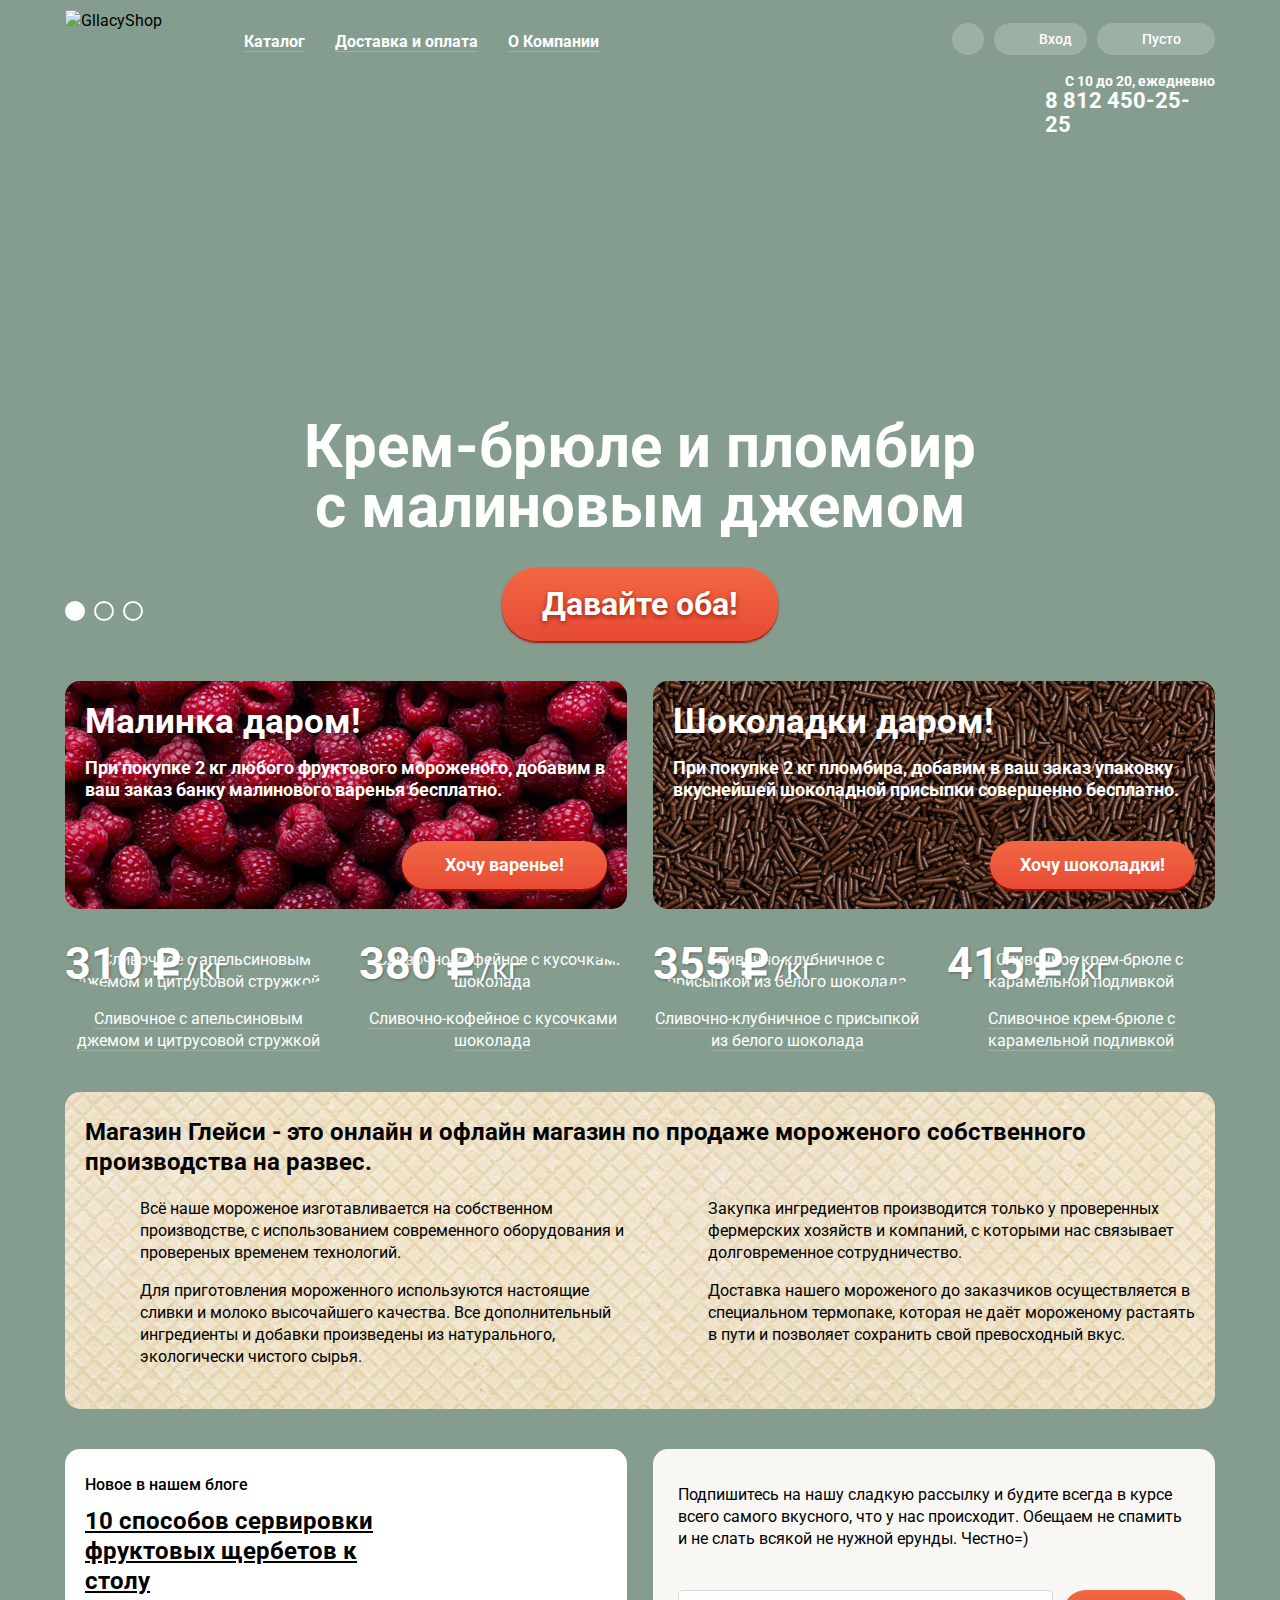
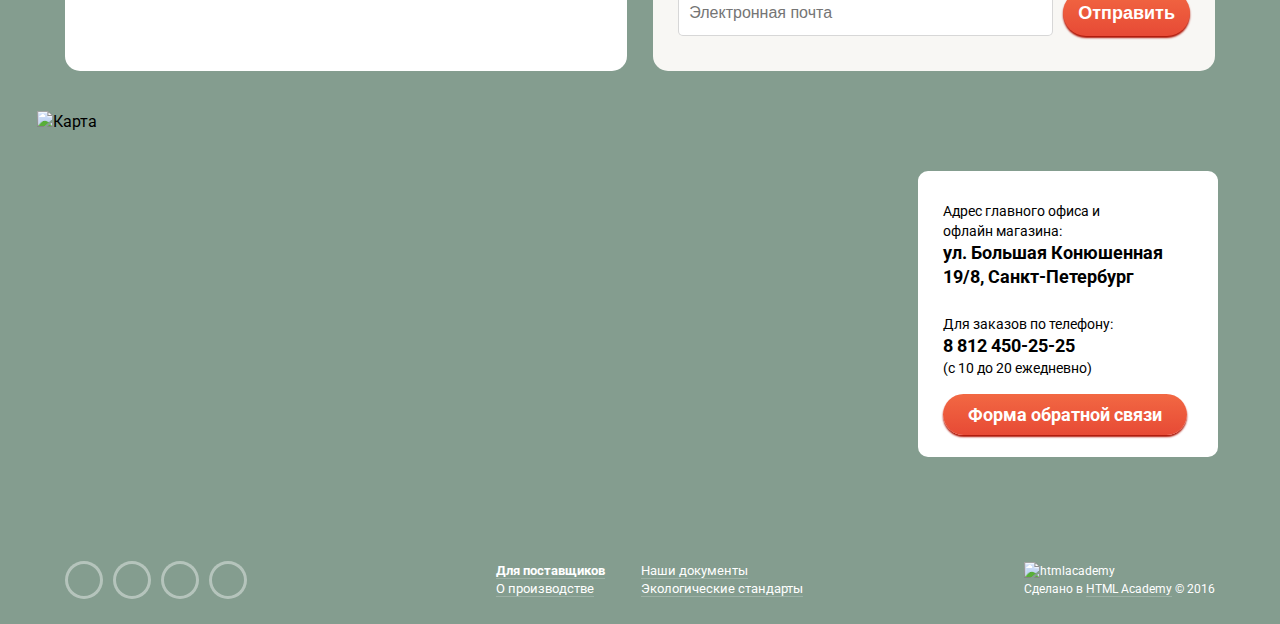
==== index.html @ e91a1010 "Доделал js" ====
<!DOCTYPE html>
<html lang="ru">
  <head>
    <meta charset="utf-8">
    <title>HTML Academy: Глейси</title>
    <link href="https://fonts.googleapis.com/css?family=Roboto:400,500,700&amp;subset=cyrillic" rel="stylesheet">
    <link rel="stylesheet" href="css/normalize.css">
    <link rel="stylesheet" href="css/style.css">
  </head>

  <body class="body-ice1">
    <header class="main-header">
      <div class="container flex-header">
        <nav class="main-navigation">
          <ul class="navigation">
            <li>
              <div class="logo">
                <img src="img/index-logo.png" width="154" height="64" alt="GllacyShop">
              </div>
            </li>
            <li class="sub">
              <a href="#">Каталог</a>
              <ul class="main-navigation-sub">
                <li><a class="new" href="#">Новинки</a></li>
                <li><a href="catalog.html">Сливочное</a></li>
                <li><a href="#">Щербеты</a></li>
                <li><a href="#">Фруктовый лёд</a></li>
                <li><a href="#">Мелорин</a></li>
              </ul>
            </li>
            <li><a href="#">Доставка и оплата</a></li>
            <li><a href="#">О Компании</a></li>
          </ul>
        </nav>

        <div class="user-info">
          <div class="user-block">
            <div class="search">
              <a href="#">Поиск</a>
              <div class="search-popup">
                <input type="text" name="search" placeholder="Что ищем?">
              </div>
            </div>

            <div class="login">
              <a href="#">Вход</a>
              <div class="login-popup">
                <form action="https://echo.htmlacademy.ru" method="post">
                  <input type="text" name="email" placeholder="Электронная почта">
                  <input type="password" name="password" placeholder="Пароль">
                  <button class="btn" type="submit">Войти</button>
                  <div class="login-href">
                    <a href="#">Забыли пароль?</a>
                    <a href="#">Новая регистрация</a>
                  </div>
                </form>
              </div>
            </div>

            <div class="basket">
              <a href="#">Пусто</a>
            </div>
          </div>

          <div class="meta">
            <span class="meta-time">С 10 до 20, ежедневно</span>
            <span class="meta-number">8 812 450-25-25</span>
          </div>
        </div>
      </div>
    </header>

    <main class="container">
      <section class="slider">
        <div class="slide slide-1 slide-show">
          <p class="slide-title">Крем-брюле и пломбир с малиновым джемом</p>
          <a class="btn" href="#">Давайте оба!</a>
        </div>

        <div class="slide slide-2">
          <p class="slide-title">Шоколадный пломбир и лимонный сорбет</p>
          <a class="btn" href="#">Давайте оба!</a>
        </div>

        <div class="slide slide-3">
          <p class="slide-title">Пломбир с помадкой и клубничный щербет</p>
          <a class="btn" href="#">Давайте оба!</a>
        </div>

        <div class="slider-control">
          <button class="active" id="slide-1" type="button">1</button>
          <button id="slide-2" type="button">2</button>
          <button id="slide-3" type="button">3</button>
        </div>
      </section>

      <section class="index-banner">
        <article class="banner banner-raspberry">
          <h2 class="banner-title">Малинка даром!</h2>
          <p>При покупке 2 кг любого фруктового мороженого, добавим в ваш заказ банку малинового варенья бесплатно.</p>
          <a class="btn" href="#">Хочу варенье!</a>
        </article>

        <article class="banner banner-chocolate">
          <h2 class="banner-title">Шоколадки даром!</h2>
          <p>При покупке 2 кг пломбира, добавим в ваш заказ упаковку вкуснейшей шоколадной присыпки совершенно бесплатно.</p>
          <a class="btn" href="#">Хочу шоколадки!</a>
        </article>
      </section>

      <section class="index-items">
        <article class="item">
          <div class="item-content hit">
            <div class="item-content-img">
              <img src="img/item-1.jpg" width="267" height="267" alt="Сливочное с апельсиновым джемом и цитрусовой стружкой">
              <p class="item-content-price">
                <span>310</span>
                <img src="img/Р.svg" width="27" height="36" alt="рубль">/кг
              </p>
            </div>
            <a href="#">Сливочное с апельсиновым джемом и цитрусовой стружкой</a>
          </div>

          <div class="item-hover">
            <a class="btn" href="#">Быстрый просмотр</a>
          </div>
        </article>

        <article class="item">
          <div class="item-content hit">
            <div class="item-content-img">
              <img src="img/item-2.jpg" width="267" height="267" alt="Сливочно-кофейное с кусочками шоколада">
              <p class="item-content-price">
                <span>380</span>
                <img src="img/Р.svg" width="27" height="36" alt="рубль">/кг
              </p>
            </div>
            <a href="#">Сливочно-кофейное с кусочками шоколада</a>
          </div>

          <div class="item-hover">
            <a class="btn" href="#">Быстрый просмотр</a>
          </div>
        </article>

        <article class="item">
          <div class="item-content hit">
            <div class="item-content-img">
              <img src="img/item-3.jpg" width="267" height="267" alt="Сливочно-клубничное с присыпкой из белого шоколада">
              <p class="item-content-price">
                <span>355</span>
                <img src="img/Р.svg" width="27" height="36" alt="рубль">/кг
              </p>
            </div>
            <a href="#">Сливочно-клубничное с присыпкой из белого шоколада</a>
          </div>

          <div class="item-hover">
            <a class="btn" href="#">Быстрый просмотр</a>
          </div>
        </article>

        <article class="item">
          <div class="item-content hit">
            <div class="item-content-img">
              <img src="img/item-4.jpg" width="267" height="267" alt="Сливочное крем-брюле с карамельной подливкой">
              <p class="item-content-price">
                <span>415</span>
                <img src="img/Р.svg" width="27" height="36" alt="рубль">/кг
              </p>
            </div>
            <a href="#">Сливочное крем-брюле с карамельной подливкой</a>
          </div>

          <div class="item-hover">
            <a class="btn" href="#">Быстрый просмотр</a>
          </div>
        </article>
      </section>

      <article class="index-about">
        <p class="index-about-title"><b>Магазин Глейси - это онлайн и офлайн магазин по продаже мороженого собственного производства на развес.</b></p>
        <div class="index-about-left">
          <p class="ice">Всё наше мороженое изготавливается на собственном производстве, с использованием современного оборудования и провереных временем технологий.</p>
          <p class="sheet">Для приготовления мороженного используются настоящие сливки и молоко высочайшего качества. Все дополнительный ингредиенты и добавки произведены из натурального, экологически чистого сырья.</p>
        </div>

        <div class="index-about-right">
          <p class="row">Закупка ингредиентов производится только у проверенных фермерских хозяйств и компаний, с которыми нас связывает долговременное сотрудничество.</p>
          <p class="thermometer">Доставка нашего мороженого до заказчиков осуществляется в специальном термопаке, которая не даёт мороженому растаять в пути и позволяет сохранить свой превосходный вкус.</p>
        </div>
      </article>

      <section class="index-posts">
        <article class="index-post-news">
          <p>Новое в нашем блоге</p>
          <a href="#">10 способов сервировки фруктовых щербетов к столу</a>
        </article>

        <article class="index-post-newsletter">
          <div class="border">
            <p>Подпишитесь на нашу сладкую рассылку и будите всегда в курсе всего самого вкусного, что у нас происходит. Обещаем не спамить и не слать всякой не нужной ерунды. Честно=)</p>
            <form action="https://echo.htmlacademy.ru" method="post">
              <input type="text" name="email" placeholder="Электронная почта">
              <button class="btn" type="submit">Отправить</button>
            </form>
          </div>
        </article>
      </section>

      <div class="index-map">
        <div class="index-map-img">
          <img src="img/map.jpg" width="1205" height="430" alt="Карта">
        </div>
        <div id="yandex-map"></div>

        <section class="index-map-info">
          <p>
            Адрес главного офиса и<br>
            офлайн магазина:<br>
            <b>ул. Большая Конюшенная<br>
              19/8, Санкт-Петербург</b>
          </p>
          <p>
            Для заказов по телефону:<br>
            <b>8 812 450-25-25</b><br>
            (с 10 до 20 ежедневно)
          </p>
          <a class="btn" href="#">Форма обратной связи</a>
        </section>
      </div>
    </main>

    <footer class="main-footer">
      <div class="container flex-footer">
        <section class="footer-social">
          <a class="btn-social btn-social-tw" href="#">Твиттер</a>
          <a class="btn-social btn-social-inst" href="#">Инстаграм</a>
          <a class="btn-social btn-social-fb" href="#">Фейсбук</a>
          <a class="btn-social btn-social-vk" href="#">Вконтакте</a>
        </section>

        <section class="footer-info">
          <a href="#"><span class="heart">Для поставщиков</span></a>
          <a href="#"><span>Наши документы</span></a>
          <a href="#"><span>О производстве</span></a>
          <a href="#"><span>Экологические стандарты</span></a>
        </section>

        <section class="footer-copyright">
          <img src="img/footer-logo.png" width="108" height="38" alt="htmlacademy">
          <p>Сделано в <a href="#">HTML Academy</a> &copy; 2016</p>
        </section>
      </div>
    </footer>

    <div class="modal-content">
      <button class="modal-content-close" type="button" title="Закрыть">Закрыть</button>
      <h2 class="modal-content-title">Мы обязательно вам ответим!</h2>

      <form class="login-form" action="https://echo.htmlacademy.ru" method="post">
        <input type="text" name="name" placeholder="Как вас зовут?">
        <input type="text" name="email" placeholder="Ваша почта для ответа?">
        <textarea name="comment" cols="30" rows="10" placeholder="Напишите что-нибудь..."></textarea>
        <button class="btn" type="submit">Отправить</button>
      </form>
    </div>

    <div class="modal-overlay"></div>


    <script src="js/script.js"></script>

    <script type="text/javascript" charset="utf-8" async src="https://api-maps.yandex.ru/services/constructor/1.0/js/?sid=zD03IFQ2pD0CM1pSjXfpZn5_1cA9m8jw&amp;max-width=1200&amp;height=430&amp;id=yandex-map&amp;lang=ru_RU&amp;sourceType=constructor&amp;scroll=true"></script>
  </body>
</html>
---- css/style.css ----
body {
  min-width: 900px;
  font-weight: 400;
  font-size: 16px;
  line-height: 22px;
  font-family: "Roboto", "Arial", sans-serif;
  color: #000000;
  background-color: #849d8f;
  transition: background-iamge 0.5s ease, backgroung-color 0.5s ease;
}

.body-ice1 {
  background: #849d8f url("../img/ice-1.png") no-repeat center top;
}

.body-ice1::before,
.body-ice1::after {
  content: '';
  visibility: hidden;
}

.body-ice1::before {
  background-image: url("../img/ice-2.png");
}

.body-ice1::after {
  background-image: url("../img/ice-3.png");
}

.body-ice2 {
  background: #8996a6 url("../img/ice-2.png") no-repeat center top;
}

.body-ice3 {
  background: #9d8b84 url("../img/ice-3.png") no-repeat center top;
}

.container {
  max-width: 1150px;
  margin: 0 auto;
  padding: 0 2.3%;
}

.btn {
  color: #ffffff;
  background-image: linear-gradient(to bottom, #f26843 0%, #e74a35 100%);
  text-decoration: none;
  box-shadow: 0 2px 2px #ac1000;
}

.btn:hover {
  background-image: linear-gradient(to bottom, #f58669 0%, #ec6f5e 100%);
}

.btn:active {
  background-image: linear-gradient(to bottom, #d84732 0%, #e1613e 100%);
  box-shadow: inset 0 2px 2px #ac1000;
}

/*header*/
.flex-header {
  display: flex;
  justify-content: space-between;
  flex-wrap: wrap;
  margin-top: 10px;
}

.main-navigation {
  flex-basis: 550px;
}

.navigation {
  display: flex;
  align-items: center;
  margin: 0;
  padding: 0;
  list-style: none;
}

.navigation > li:first-child {
  margin-right: 10px;
  padding: 0;
}

.sub {
  position: relative;
  padding: 10px 0;
}

.main-navigation-sub {
  position: absolute;
  top: 40px;
  left: -5px;
  z-index: 3;
  display: none;
  width: 145px;
  margin: 0;
  padding: 0;
  list-style: none;
  background-color: #f7f6f3;
  border-radius: 5px;
  box-shadow: 0 20px 20px rgba(0, 0, 0, 0.4);
}

.sub:hover .main-navigation-sub {
  display: block;
}

.logo {
  width: 154px;
  height: 64px;
}

.navigation li > a {
  margin: 5px 15px;
  font-weight: 700;
  font-size: 16px;
  line-height: 18px;
  color: #ffffff;
  text-decoration: none;
  border-bottom: 1px solid rgba(255, 255, 255, 0.2);
}

.navigation .active-menu {
  margin: 0;
  padding: 5px 15px;
  background-color: #d07058;
  border: none;
  border-radius: 20px;
}

.navigation li > a:hover {
  margin: 0;
  padding: 5px 15px;
  color: #000000;
  background-color: #f7f6f3;
  border-radius: 20px;
}

.navigation li > a:active {
  box-shadow: inset 0 2px 1px #696969;
}

.main-navigation-sub li > a {
  display: block;
  margin: 0;
  padding: 10px 20px;
  font-weight: 400;
  font-size: 14px;
  line-height: 16px;
  color: #000000;
  border: none;
}

.main-navigation-sub .new {
  position: relative;
  font-weight: 700;
}

.main-navigation-sub .new::after {
  content: '';
  position: absolute;
  right: 10px;
  bottom: 0;
  left: 10px;
  height: 1px;
  background-color: rgba(0, 0, 0, 0.2);
}

.main-navigation-sub .new:hover {
  border-radius: 5px 5px 0 0;
}

.main-navigation-sub li > a:hover {
  padding: 10px 20px;
  background-color: #fbded8;
  border-radius: 0;
}

.main-navigation-sub li:last-child a:hover {
  border-radius: 0 0 5px 5px;
}

.main-navigation-sub li > a:active {
  background-color: #f6b5a5;
  box-shadow: none;
}

.main-navigation-sub .active {
  background-color: #d07058;
}

.user-block {
  display: flex;
  justify-content: flex-end;
  align-items: center;
  margin-left: auto;
  font-size: 14px;
  line-height: 16px;
}

.search {
  position: relative;
  margin-right: 10px;
  padding: 13px 0;
}

.search a {
  display: block;
  width: 32px;
  height: 32px;
  font-size: 0;
  background: rgba(255, 255, 255, 0.2) url("../img/spritesheet.png") no-repeat 3px -268px;
  border-radius: 50%;
}

.search a:hover {
  background: #ffffff url("../img/spritesheet.png") no-repeat 3px -294px;
}

.search-popup {
  position: absolute;
  top: 50px;
  right: 0;
  display: none;
  width: 340px;
  padding: 20px 15px;
  background-color: #f8f7f4;
  border-radius: 5px;
  box-shadow: 0 20px 20px rgba(0, 0, 0, 0.4);
  box-sizing: border-box;
}

.search-popup input {
  width: 100%;
  padding: 10px 15px;
  font-size: 14px;
  line-height: 24px;
  color: #323232;
  border: 1px solid rgba(178, 178, 178, 0.52);
  border-radius: 5px;
  box-sizing: border-box;
}

.search-popup input:hover {
  padding: 9px 14px;
  border: 2px solid rgba(154, 154, 154, 0.52);
}

.search-popup input:focus {
  padding: 9px 14px;
  border: 2px solid rgba(46, 136, 228, 0.52);
}

.search:hover .search-popup {
  display: block;
}

.login {
  position: relative;
  margin-right: 10px;
  padding: 13px 0;
}

.login > a {
  display: block;
  padding: 8px 15px;
  padding-left: 45px;
  font-weight: 500;
  color: #ffffff;
  background: rgba(255, 255, 255, 0.2) url("../img/spritesheet.png") no-repeat 10px -212px;
  border-radius: 20px;
  text-decoration: none;
}

.login > a:hover {
  color: #000000;
  background: #ffffff url("../img/spritesheet.png") no-repeat 10px -240px;
}

.login-popup {
  position: absolute;
  top: 50px;
  right: 0;
  z-index: 3;
  display: none;
  width: 280px;
  padding: 20px;
  background-color: #f8f7f4;
  border-radius: 5px;
  box-shadow: 0 20px 20px rgba(0, 0, 0, 0.4);
  box-sizing: border-box;
}

.login-popup input {
  width: 100%;
  margin-bottom: 20px;
  padding: 10px 15px;
  font-size: 14px;
  line-height: 24px;
  color: #323232;
  border: 1px solid rgba(178, 178, 178, 0.52);
  border-radius: 5px;
  box-sizing: border-box;
}

.login-popup input:hover {
  padding: 9px 14px;
  border: 2px solid rgba(154, 154, 154, 0.52);
}

.login-popup input:focus {
  padding: 9px 14px;
  border: 2px solid rgba(46, 136, 228, 0.52);
}

.login-href {
  display: inline-block;
  padding-top: 2px;
  vertical-align: top;
}

.login-href a {
  display: block;
  margin: 0;
  margin-bottom: 5px;
  padding: 0;
  font-size: 13px;
  line-height: 16px;
  color: #323232;
  text-decoration: underline;
}

.login-href a:hover {
  color: #e84d37;
  background: none;
}

.login-popup button {
  margin-right: 12px;
  padding: 10px 25px;
  font-weight: 700;
  font-size: 18px;
  line-height: 24px;
  border: none;
  border-radius: 20px;
}

.login:hover .login-popup {
  display: block;
}

.basket {
  position: relative;
  width: 118px;
  padding: 13px 0;
  text-align: left;
}

.basket > a {
  display: block;
  padding: 8px 15px 8px 45px;
  font-weight: 500;
  color: #ffffff;
  background: rgba(255, 255, 255, 0.2) url("../img/spritesheet.png") no-repeat 10px -45px;
  border-radius: 20px;
  text-decoration: none;
}

.basket > a:hover,
.basket .inner-basket {
  color: #000000;
  background: #ffffff url("../img/spritesheet.png") no-repeat 10px -74px;
}

.basket-popup {
  position: absolute;
  top: 50px;
  right: 0;
  z-index: 3;
  display: none;
  width: 540px;
  padding: 20px;
  background-color: #f8f7f4;
  border-radius: 5px;
  box-shadow: 0 20px 20px rgba(0, 0, 0, 0.4);
  box-sizing: border-box;
}

.basket:hover .basket-popup {
  display: block;
}

.basket-item {
  position: relative;
  display: flex;
  justify-content: space-between;
  align-items: center;
  margin-bottom: 20px;
  font-size: 13px;
  line-height: 16px;
}

.delete {
  position: absolute;
  top: 15px;
  width: 12px;
  height: 12px;
  font-size: 0;
  border: none;
  cursor: pointer;
}

.delete::before,
.delete::after {
  content: "";
  position: absolute;
  width: 15px;
  height: 1px;
  background-color: #323232;
}

.delete::before {
  transform: rotate(45deg);
}

.delete::after {
  transform: rotate(-45deg);
}

.basket-item-title {
  display: flex;
  flex-basis: 265px;
  align-items: center;
  margin-left: 27px;
}

.basket-item-title img {
  margin-right: 15px;
  border-radius: 50%;
}

.basket-item-count span {
  color: #999999;
}

.basket-total {
  position: relative;
  margin-bottom: 15px;
  padding-top: 15px;
  font-weight: 700;
  font-size: 15px;
  line-height: 18px;
  text-align: right;
}

.basket-total::before {
  content: '';
  position: absolute;
  right: 0px;
  top: 0;
  left: 0px;
  height: 1px;
  background-color: #cacac7;
}

.basket-popup .btn {
  display: block;
  width: 142px;
  margin-left: auto;
  padding: 10px 15px;
  font-weight: 700;
  font-size: 18px;
  line-height: 24px;
  border-radius: 20px;
}

.meta {
  display: flex;
  flex-direction: column;
  align-items: flex-end;
  width: 170px;
  margin-top: 5px;
  margin-left: auto;
  color: #ffffff;
}

.meta-time {
  font-weight: 700;
  font-size: 14px;
  line-height: 16px;
}

.meta-number {
  font-weight: 700;
  font-size: 22px;
  line-height: 24px;
}

/*index*/
.slider {
  position: relative;
  margin-top: 280px;
  margin-bottom: 40px;
}

.slide {
  width: 700px;
  margin: 0 auto;
  text-align: center;
}

.slide-title {
  margin: 0;
  margin-bottom: 30px;
  font-weight: 700;
  font-size: 60px;
  line-height: 60px;
  color: #ffffff;
}

.slide .btn {
  display: inline-block;
  padding: 15px 40px;
  font-weight: 700;
  font-size: 32px;
  line-height: 44px;
  vertical-align: top;
  border-radius: 35px;
  text-shadow: 0 2px 5px #a0200b;
}

.slide {
  display: none;
}

.slide-show {
  display: block;
}

.slider-control {
  position: absolute;
  left: 0;
  bottom: 20px;
}

.slider button {
  bottom: 30px;
  width: 20px;
  height: 20px;
  margin-right: 5px;
  font-size: 0;
  background-color: transparent;
  border: 2px solid #ffffff;
  border-radius: 50%;
  cursor: pointer;
}

.slider button:hover {
  background-color: rgba(255, 255, 255, 0.4);
}

.slider button:active {
  background-color: #ffffff;
}

.slider .active {
  background-color: #ffffff;
}

.index-banner {
  display: flex;
  justify-content: space-between;
  margin-bottom: 40px;
}

.banner {
  flex-basis: calc(46.6% * (100 / (100 - 2 * 2.3)));
  padding: 20px;
  font-weight: 700;
  font-size: 18px;
  line-height: 22px;
  color: #ffffff;
  border-radius: 15px;
  box-sizing: border-box;
}

.banner-title {
  margin: 0;
  margin-bottom: 15px;
  font-size: 35px;
  line-height: 41px;
}

.banner p {
  margin: 0;
  margin-bottom: 40px;
}

.banner .btn {
  display: block;
  width: 165px;
  margin-left: auto;
  padding: 12px 20px;
  font-size: 18px;
  line-height: 24px;
  text-align: center;
  border-radius: 25px;
}

.banner-raspberry {
  background: #ad2f4d url("../img/raspberry-bg.jpg") center;
}

.banner-chocolate {
  background: #ad2f4d url("../img/chocolate-bg.jpg") center;
}

.index-items {
  display: flex;
  justify-content: space-between;
}

.item {
  position: relative;
  flex-basis: calc(22.2% * (100 / (100 - 2 * 2.3)));
  margin-bottom: 40px;
  box-sizing: border-box;
}

.item-content {
  position: relative;
  font-weight: 400;
  font-size: 16px;
  line-height: 22px;
  text-align: center;
  color: #ffffff;
}

.hit::before {
  content: '';
  position: absolute;
  top: 0;
  left: 0;
  z-index: 3;
  width: 61px;
  height: 61px;
  background: url("../img/spritesheet-2.png") no-repeat -5px -64px;
}

.item-content-img {
  position: relative;
  margin-bottom: 15px;
}

.item-content-img img {
  width: 100%;
  height: auto;
  border-radius: 50%;
}

.item-content-price {
  position: absolute;
  left: 0;
  bottom: 5%;
  margin: 0;
  font-size: 30px;
  line-height: 45px;
  text-shadow: 1px 1px 3px rgba(49, 50, 53, 0.5);
}

.item-content-price span {
  font-weight: 700;
  font-size: 45px;
  line-height: 45px;
}

.item-content-price img {
  width: 36px;
  height: 36px;
  position: relative;
  top: 4px;
}

.item-content a {
  color: #ffffff;
  text-decoration: none;
  border-bottom: 1px solid rgba(255, 255, 255, 0.2);
}

.item:hover a {
  border: none;
}

.item-hover {
  position: absolute;
  top: -10px;
  bottom: -75px;
  left: -10px;
  right: -10px;
  z-index: 2;
  display: none;
  padding: 10px;
  flex-basis: calc(24.4% * (100 / (100 - 2 * 2.3)));
  background-color: rgba(255, 255, 255, 0.2);
  text-align: center;
  border-radius: 10px;
  box-sizing: border-box;
}

.item-hover .btn {
  position: relative;
  top: 92%;
  display: inline-block;
  margin: 0;
  padding: 10px 15px;
  font-weight: 700;
  font-size: 18px;
  line-height: 24px;
  vertical-align: top;
  border-radius: 25px;
}

.item:hover .item-hover {
  display: block;
}

.index-about {
  display: flex;
  flex-wrap: wrap;
  justify-content: space-between;
  margin-bottom: 40px;
  padding: 25px 20px;
  font-size: 16px;
  line-height: 22px;
  background: #eaddbf url("../img/bg-wafer.jpg");
  border-radius: 15px;
}

.index-about-title {
  flex-grow: 1;
  margin: 0;
  margin-bottom: 5px;
  font-weight: 500;
  font-size: 24px;
  line-height: 30px;
}

.index-about-left,
.index-about-right {
  flex-basis: calc(46.6% * (100 / (100 - 2 * 2.3)));
  padding-left: 55px;
  box-sizing: border-box;
}

.index-about-left p,
.index-about-right p {
  position: relative;
}

.index-about-left .ice::before {
  content: '';
  position: absolute;
  top: -15px;
  left: -55px;
  width: 50px;
  height: 50px;
  background: url("../img/spritesheet-2.png") no-repeat -5px -135px;
}

.index-about-left .sheet::before {
  content: '';
  position: absolute;
  top: -15px;
  left: -55px;
  width: 50px;
  height: 50px;
  background: url("../img/spritesheet-2.png") no-repeat -5px -194px;
}

.index-about-right .row::before {
  content: '';
  position: absolute;
  top: -15px;
  left: -55px;
  width: 50px;
  height: 50px;
  background: url("../img/spritesheet-2.png") no-repeat -5px -5px;
}

.index-about-right .thermometer::before {
  content: '';
  position: absolute;
  top: -15px;
  left: -55px;
  width: 50px;
  height: 50px;
  background: url("../img/spritesheet-2.png") no-repeat -5px -253px;
}

.index-posts {
  display: flex;
  justify-content: space-between;
  margin-bottom: 40px;
}

.index-post-news {
  flex-basis: calc(46.6% * (100 / (100 - 2 * 2.3)));
  padding: 25px 20px;
  background: #ffffff url("../img/strawberry-bg.jpg") no-repeat 45px -220px;
  border-radius: 15px;
  box-sizing: border-box;
}

.index-post-news p {
  margin: 0;
  margin-bottom: 10px;
  font-weight: 500;
  font-size: 16px;
  line-height: 22px;
}

.index-post-news a {
  display: inline-block;
  width: 300px;
  font-weight: 700;
  font-size: 24px;
  line-height: 30px;
  color: #000000;
}

.index-post-news a:hover {
  color: #e84d37;
}

.index-post-newsletter {
  flex-basis: calc(46.6% * (100 / (100 - 2 * 2.3)));
  padding: 5px;
  background: #f8f7f4 url("../img/letter-pattern.png");
  border-radius: 15px;
  box-sizing: border-box;
}

.index-post-newsletter .border {
  padding: 30px 20px;
  background-color: #f8f7f4;
  border-radius: 15px;
}

.index-post-newsletter p {
  margin: 0;
  margin-bottom: 40px;
}

.index-post-newsletter form {
  display: flex;
}

.index-post-newsletter input {
  flex-grow: 1;
  margin-right: 10px;
  padding: 10px;
  font-size: 16px;
  line-height: 24px;
  color: #323232;
  border-radius: 5px;
  border: 1px solid rgba(178, 178, 178, 0.52);
}

.index-post-newsletter input:hover {
  padding: 9px;
  border: 2px solid rgba(154, 154, 154, 0.52);
}

.index-post-newsletter input:focus {
  padding: 9px;
  border: 2px solid rgba(46, 136, 228, 0.52);
}

.index-post-newsletter .btn {
  padding: 10px 15px;
  font-weight: 700;
  font-size: 18px;
  line-height: 24px;
  border-radius: 25px;
  border: none;
  cursor: pointer;
}

.index-map {
  position: relative;
  height: 430px;
  margin: 0 calc(-2.3% * (100 / (100 - 2 * 2.3)));
  box-sizing: border-box;
  overflow: hidden;
}

.index-map-img {
  position: absolute;
  z-index: -1;
}

.index-map-info {
  position: absolute;
  right: 25px;
  top: 60px;
  width: 250px;
  padding: 30px 25px;
  font-size: 14px;
  line-height: 20px;
  background-color: #ffffff;
  border-radius: 10px;
}

.index-map-info p {
  margin: 0;
  margin-bottom: 25px;
}

.index-map-info b {
  font-size: 18px;
  line-height: 24px;
}

.index-map-info .btn {
  padding: 10px 25px;
  font-weight: 700;
  font-size: 18px;
  line-height: 24px;
  border-radius: 25px;
}

/*catalog*/
.breadcrumbs {
  display: flex;
  margin: 0;
  margin-top: -20px;
  padding: 0;
  font-size: 14px;
  line-height: 16px;
  color: #ffffff;
  list-style: none;
}

.breadcrumbs li {
  margin-right: 10px;
}

.breadcrumbs a {
  margin-right: 10px;
  color: #ffffff;
  text-decoration: none;
  border-bottom: 1px solid rgba(255, 255, 255, 0.2);
}

.breadcrumbs a:hover {
  color: #ffbc9e;
  border-color: rgba(255, 188, 158, 0.3);
}

.inner-page h1 {
  font-weight: 700;
  font-size: 35px;
  line-height: 41px;
  color: #ffffff;
}

.settings {
  display: flex;
  flex-wrap: wrap;
  justify-content: space-between;
  align-content: space-between;
  width: 865px;
  margin-top: 25px;
  margin-bottom: 40px;
  font-weight: 500;
  font-size: 14px;
  line-height: 16px;
  color: #ffffff;
}

.sort {
  margin-bottom: 15px;
  margin-right: 15px;
}

.sort-title {
  margin-left: 15px;
  margin-bottom: 5px;
}

.sort select {
  padding: 8px;
  padding-left: 15px;
  font-size: 16px;
  line-height: 18px;
  color: #ffffff;
  background-color: rgba(255, 255, 255, 0.2);
  border: none;
  border-radius: 20px;
}

.sort select:hover {
  font-weight: 500;
  color: #000000;
  background-color: #ffffff;
}

.price {
  margin-right: 15px;
}

.price input[type="text"] {
  width: 27px;
  color: #ffffff;
  background-color: transparent;
  border: none;
}

.price-title {
  margin-left: 15px;
  margin-bottom: 5px;
}

.range-control {
  position: relative;
  width: 190px;
  height: 20px;
  padding-top: 15px;
  padding-right: 15px;
  padding-left: 15px;
  background-color: rgba(255, 255, 255, 0.2);
  border-radius: 20px;
}

.range-control .scale {
  height: 4px;
  background-color: rgba(255, 255, 255, 0.5);
}

.range-control .bar {
  width: 100px;
  height: 4px;
  margin-left: 30px;
  background-color: #ffffff;
}

.range-control .toggle {
  position: absolute;
  top: 7px;
  left: 0;
  width: 20px;
  height: 20px;
  background-color: #ffffff;
  border-radius: 50%;
  cursor: pointer;
}

.range-control .toggle-min {
  left: 45px;
}

.range-control .toggle-max {
  left: 145px;
}

.fat {
  flex-grow: 1;
  margin: 0;
  padding: 0;
  border: none;
}

.fat input[type="radio"] {
  display: none;
}

.fat-title {
  margin-left: 15px;
  margin-bottom: 5px;
}

.fat-wrapper {
  padding: 10px 15px;
  font-weight: 500;
  font-size: 16px;
  line-height: 18px;
  background-color: rgba(255, 255, 255, 0.2);
  border-radius: 20px;
}

.fat-wrapper label {
  position: relative;
  margin-right: 17px;
  padding-left: 30px;
  cursor: pointer;
}

.fat-wrapper label:last-child {
  margin-right: 0;
}

.fat-wrapper input + .checkbox-indicator {
  position: absolute;
  top: 0;
  left: 0;
  width: 18px;
  height: 18px;
  border: 1px solid #ffffff;
  border-radius: 50%;
}

.fat-wrapper input:checked + .checkbox-indicator::before {
  content: '';
  position: absolute;
  top: 50%;
  left: 50%;
  width: 12px;
  height: 12px;
  margin-left: -6px;
  margin-top: -6px;
  background-color: #ffffff;
  border-radius: 50%;
}

.fillers {
  flex-grow: 1;
  margin: 0;
  margin-right: 15px;
  padding: 0;
  border: none;
}

.fillers input[type="checkbox"] {
  display: none;
}

.fillers-title {
  margin-left: 15px;
  margin-bottom: 5px;
}

.fillers-wrapper {
  padding: 10px 15px;
  font-weight: 500;
  font-size: 16px;
  line-height: 18px;
  background-color: rgba(255, 255, 255, 0.2);
  border-radius: 20px;
}

.fillers-wrapper label {
  position: relative;
  margin-right: 17px;
  padding-left: 30px;
  cursor: pointer;
}

.fillers-wrapper input[type="checkbox"] + .checkbox-indicator {
  position: absolute;
  top: 0;
  left: 0;
  width: 20px;
  height: 20px;
  background: url("../img/sprite-check.png") no-repeat -5px -29px;
}

.fillers-wrapper input[type="checkbox"]:checked + .checkbox-indicator {
  position: absolute;
  top: 0;
  left: 0;
  width: 20px;
  height: 20px;
  background: url("../img/sprite-check.png") no-repeat -5px -59px;
}

.settings button {
  align-self: flex-end;
  padding: 8px 28px;
  font-weight: 500;
  font-size: 16px;
  line-height: 18px;
  color: #ffffff;
  background-color: rgba(255, 255, 255, 0.2);
  border: 2px solid #ffffff;
  border-radius: 20px;
  cursor: pointer;
}

.settings button:hover {
  color: #000000;
  background-color: #ffffff;
}

.settings button:active {
  padding: 10px 30px;
  background-color: #ededed;
  border: none;
  box-shadow: inset 0 2px 1px #696969;
}

.catalog-items {
  display: flex;
  flex-wrap: wrap;
  justify-content: space-between;
  margin-bottom: 40px;
}

.paginator {
  display: flex;
  justify-content: space-between;
  align-items: center;
  width: 190px;
  margin: 0;
  margin-bottom: 30px;
  margin-left: auto;
  padding: 0;
  list-style: none;
}

.paginator li:first-child a,
.paginator li:last-child a {
  width: 25px;
  height: 25px;
  font-size: 0;
  background: url("../img/sprite-check.png") no-repeat;
}

.paginator li:first-child a {
  transform: rotate(180deg);
  opacity: 0.2;
}

.paginator a {
  display: flex;
  justify-content: center;
  align-items: center;
  width: 25px;
  height: 25px;
  color: #ffffff;
  text-align: center;
  text-decoration: none;
  border-radius: 50%
}

.paginator a:hover {
  background-color: rgba(255, 255, 255, 0.2);
}

.active a {
  color: #000000;
  background-color: #ffffff;
}


/*footer*/
.flex-footer {
  position: relative;
  display: flex;
  justify-content: space-between;
  align-items: center;
  padding-top: 20px;
  padding-bottom: 25px;
  color: #ffffff;
}

.inner-footer::before {
  content: '';
  position: absolute;
  top: 0;
  left: 25px;
  right: 25px;
  height: 1px;
  background-color: rgba(255, 255, 255, 0.3);
}

.footer-social {
  font-size: 0;
}

.btn-social {
  display: inline-block;
  width: 32px;
  height: 32px;
  margin-right: 10px;
  vertical-align: top;
  border: 3px solid rgba(255, 255, 255, 0.5);
  border-radius: 50%;
  opacity: 0.8;
}

.btn-social:hover {
  opacity: 1;
}

.btn-social:active {
  box-shadow: inset 0 2px 1px #888888;
}

.btn-social-tw {
  background: url("../img/spritesheet.png") no-repeat -5px -330px;
}

.btn-social-inst {
  background: url("../img/spritesheet.png") no-repeat -5px -176px;
}

.btn-social-fb {
  background: url("../img/spritesheet.png") no-repeat -5px -111px;
}

.btn-social-vk {
  background: url("../img/spritesheet.png") no-repeat -5px -372px;
}

.footer-info {
  display: flex;
  flex-wrap: wrap;
  justify-content: space-between;
  align-content: flex-start;
  width: 330px;
  font-size: 13px;
  line-height: 18px;
}

.footer-info span {
  border-bottom: 1px solid rgba(255, 255, 255, 0.2);
}

.footer-info .heart {
  position: relative;
  font-weight: 700;
}

.footer-info .heart::before {
  content: '';
  position: absolute;
  top: 2px;
  left: -21px;
  width: 15px;
  height: 13px;
  background: url("../img/spritesheet.png") no-repeat -5px -153px;
}

.footer-info a {
  width: 165px;
  color: #ffffff;
  text-decoration: none;
}

.footer-info a:hover {
  color: #ffbc9e;
}

.footer-info a:hover span {
  border-color: rgba(255, 188, 158, 0.3);
}

.footer-info a:nth-child(odd) {
  width: 145px;
  padding-left: 20px;
}

.footer-copyright {
  font-size: 12px;
  line-height: 18px;
}

.footer-copyright p {
  margin: 0;
}

.footer-copyright a {
  color: #ffffff;
  text-decoration: none;
  border-bottom: 1px solid rgba(255, 255, 255, 0.2);
}

.footer-copyright a:hover {
  color: #ffbc9e;
  border-color: rgba(255, 188, 158, 0.3);
}

/*modal-content*/
.modal-content {
  position: fixed;
  top: 15%;
  left: 50%;
  z-index: 20;
  display: none;
  width: 430px;
  margin-left: -215px;
  padding: 20px 25px;
  background-color: #f8f7f4;
  border-radius: 10px;
}

.modal-overlay {
  position: fixed;
  top: 0;
  left: 0;
  z-index: 10;
  display: none;
  width: 100%;
  height: 100%;
  background: rgba(0, 0, 0, 0.5);
}

@keyframes bounce {
  0% { transform: translateY(-2000px); }
  70% { transform: translateY(30px); }
  90% { transform: translateY(-10px); }
  100% { transform: translateY(0); }
}

@keyframes shake {
  0%, 100% { transform: translateX(0); }
  10%, 30%, 50%, 70%, 90% { transform: translateX(-10px); }
  20%, 40%, 60%, 80% { transform: translateX(10px); }
}

.modal-content-show {
  display: block;
  animation: bounce 0.6s;
}

.modal-content-show-overlay {
  display: block;
}

.modal-error {
  animation: shake 0.6s;
}

.modal-content-close {
  position: absolute;
  top: 15px;
  right: 15px;
  width: 18px;
  height: 18px;
  font-size: 0;
  background-color: transparent;
  border: none;
  cursor: pointer;
}

.modal-content-close::before,
.modal-content-close::after {
  content: '';
  position: absolute;
  top: 10px;
  left: 2px;
  width: 19px;
  height: 2px;
  background-color: #000000;
  border-radius: 1px;
}

.modal-content-close::before {
  transform: rotate(45deg);
}

.modal-content-close::after {
  transform: rotate(-45deg);
}

.modal-content-title {
  margin: 0;
  margin-bottom: 20px;
  font-weight: 700;
  font-size: 24px;
  line-height: 28px;
  color: #323232;
}

.login-form input {
  width: 240px;
}

.login-form input,
.login-form textarea {
  margin-bottom: 20px;
  padding: 10px 15px;
  font-size: 16px;
  line-height: 24px;
  color: #000000;
  border-radius: 5px;
  border: 1px solid rgba(178, 178, 178, 0.52);
}

.login-form textarea {
  width: 400px;
  height: 155px;
  resize: none;

}

.login-form input:hover,
.login-form textarea:hover {
  padding: 9px 14px;
  border: 2px solid rgba(154, 154, 154, 0.52);
}

.login-form input:focus,
.login-form textarea:focus {
  padding: 9px 14px;
  border: 2px solid rgba(46, 136, 228, 0.52);
}

.login-form .btn {
  display: block;
  width: 140px;
  margin-left: auto;
  padding: 10px 20px;
  font-weight: 700;
  font-size: 18px;
  line-height: 24px;
  border: none;
  border-radius: 20px;
}
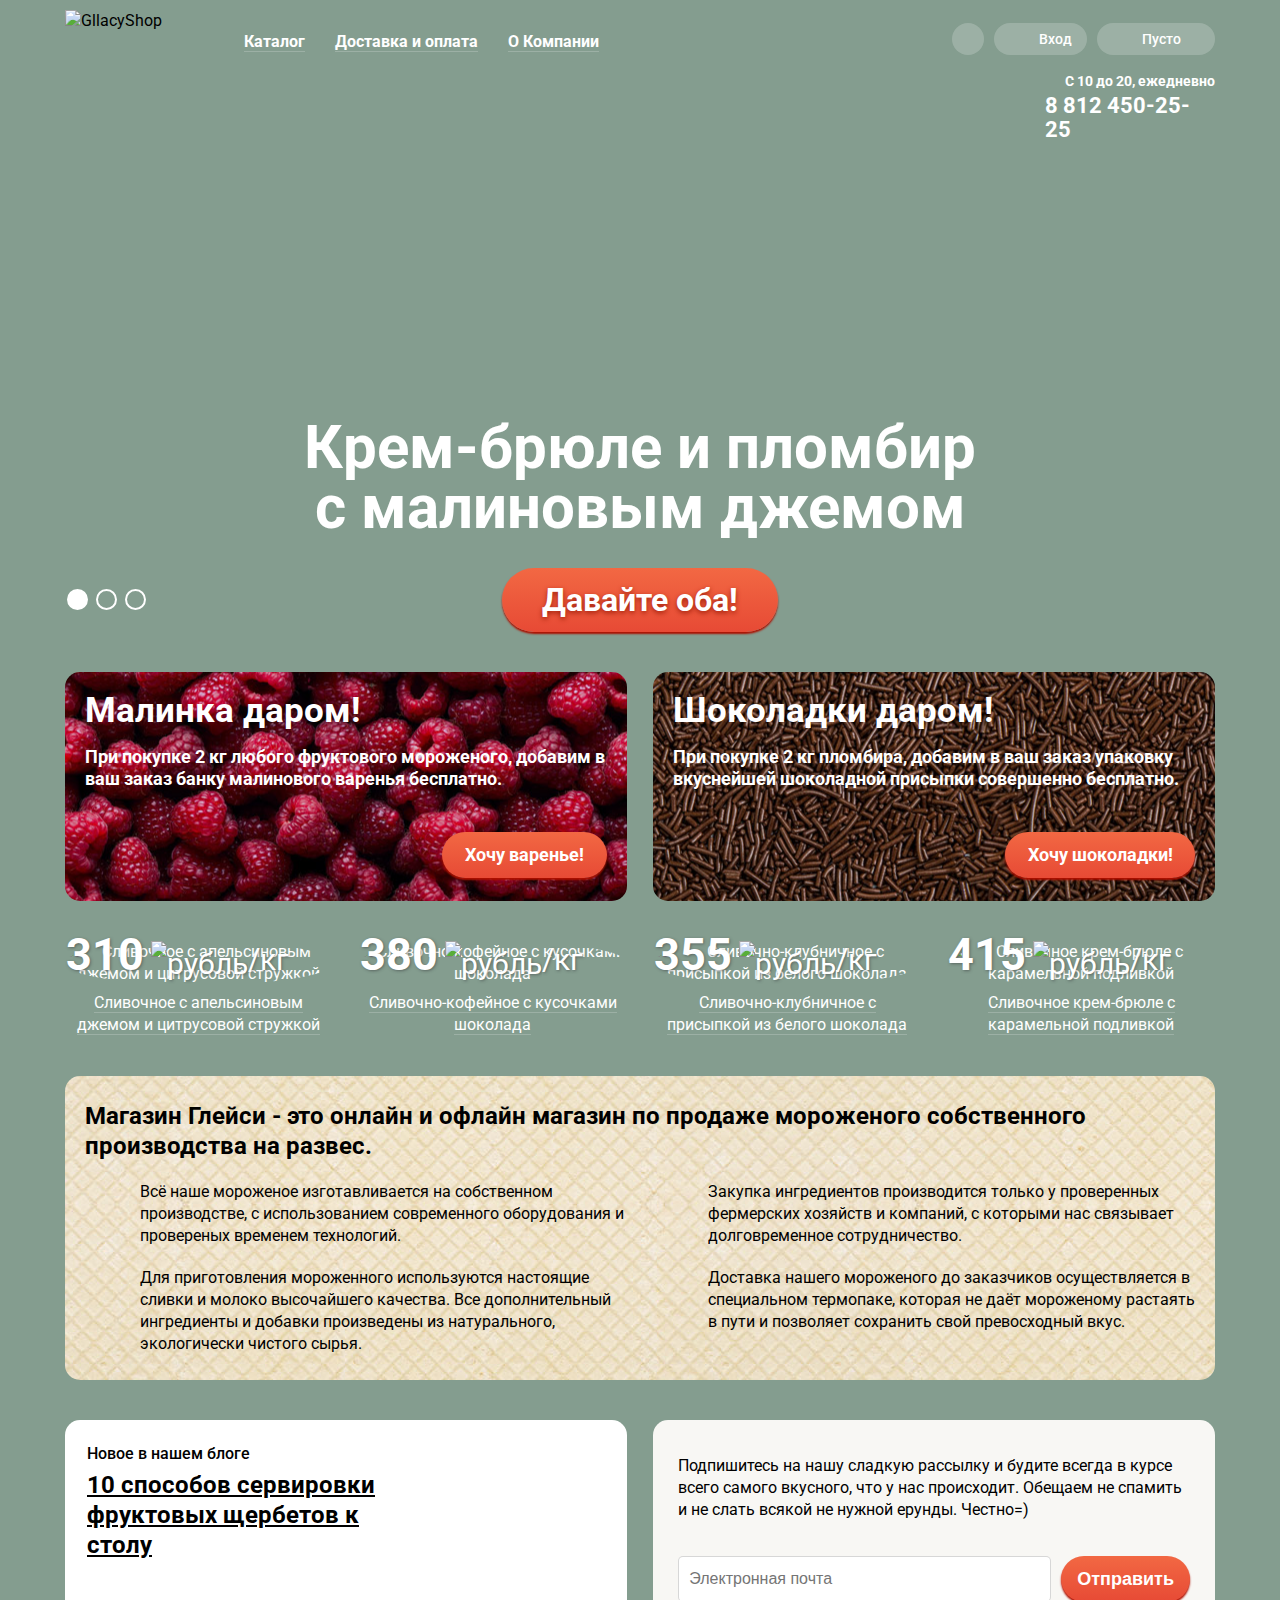
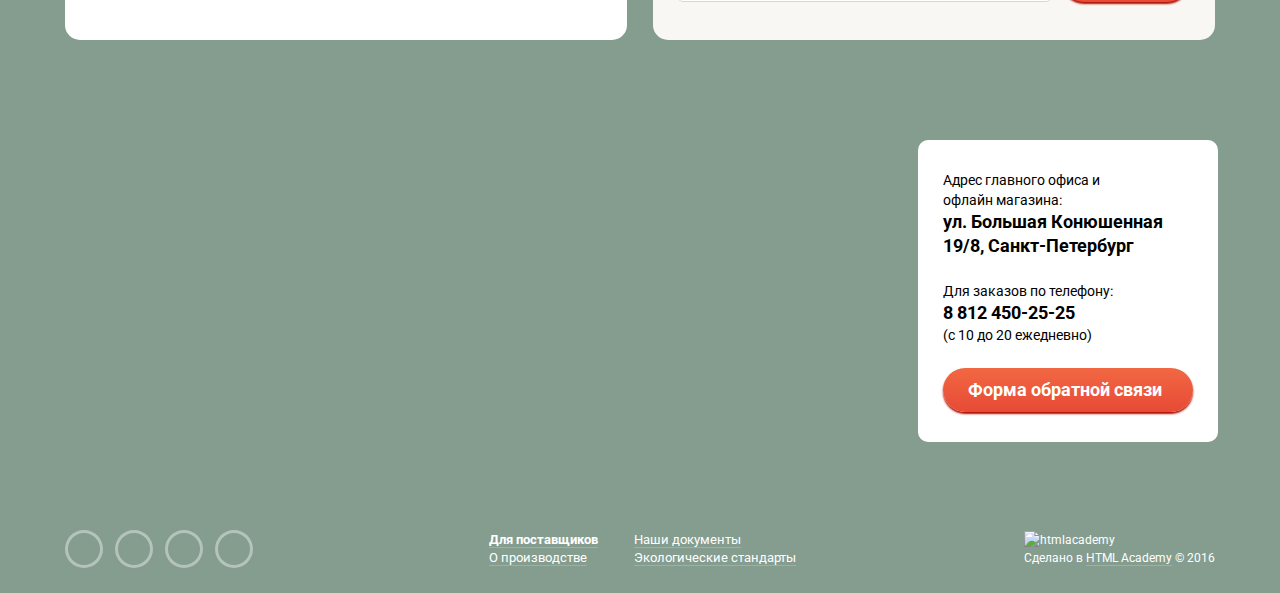
==== commit 904ab095: "Подправил форму" ====
--- a/index.html
+++ b/index.html
@@ -8,269 +8,300 @@
     <link rel="stylesheet" href="css/style.css">
   </head>
 
-  <body class="body-ice1">
-    <header class="main-header">
-      <div class="container flex-header">
-        <nav class="main-navigation">
-          <ul class="navigation">
-            <li>
-              <div class="logo">
-                <img src="img/index-logo.png" width="154" height="64" alt="GllacyShop">
-              </div>
-            </li>
-            <li class="sub">
-              <a href="#">Каталог</a>
-              <ul class="main-navigation-sub">
-                <li><a class="new" href="#">Новинки</a></li>
-                <li><a href="catalog.html">Сливочное</a></li>
-                <li><a href="#">Щербеты</a></li>
-                <li><a href="#">Фруктовый лёд</a></li>
-                <li><a href="#">Мелорин</a></li>
-              </ul>
-            </li>
-            <li><a href="#">Доставка и оплата</a></li>
-            <li><a href="#">О Компании</a></li>
-          </ul>
-        </nav>
-
-        <div class="user-info">
-          <div class="user-block">
-            <div class="search">
-              <a href="#">Поиск</a>
-              <div class="search-popup">
-                <input type="text" name="search" placeholder="Что ищем?">
-              </div>
-            </div>
-
-            <div class="login">
-              <a href="#">Вход</a>
-              <div class="login-popup">
-                <form action="https://echo.htmlacademy.ru" method="post">
+  <body>
+    <div class="wrapper body-ice1">
+      <header class="main-header">
+        <div class="container flex-header">
+          <nav class="main-navigation">
+            <ul class="navigation">
+              <li>
+                <div class="logo">
+                  <img src="img/index-logo.png" width="154" height="64" alt="GllacyShop">
+                </div>
+              </li>
+              <li class="sub">
+                <a href="#">Каталог</a>
+                <ul class="main-navigation-sub">
+                  <li><a class="new" href="#">Новинки</a></li>
+                  <li><a href="catalog.html">Сливочное</a></li>
+                  <li><a href="#">Щербеты</a></li>
+                  <li><a href="#">Фруктовый лёд</a></li>
+                  <li><a href="#">Мелорин</a></li>
+                </ul>
+              </li>
+              <li><a href="#">Доставка и оплата</a></li>
+              <li><a href="#">О Компании</a></li>
+            </ul>
+          </nav>
+
+          <div class="user-info">
+            <div class="user-block">
+              <div class="search">
+                <a href="#">Поиск</a>
+                <div class="search-popup">
+                  <label class="float-label">
+                    <input type="text" name="search" placeholder="Что ищем?">
+                    <span>Что ищем?</span>
+                  </label>
+                </div>
+              </div>
+
+              <div class="login">
+                <a href="#">Вход</a>
+                <div class="login-popup">
+                  <form action="https://echo.htmlacademy.ru" method="post">
+                    <label class="float-label">
+                      <input type="text" name="email" placeholder="Электронная почта">
+                      <span>Электронная почта</span>
+                    </label>
+                    <label class="float-label">
+                      <input type="password" name="password" placeholder="Пароль">
+                      <span>Пароль</span>
+                    </label>
+                    <button class="btn" type="submit">Войти</button>
+                    <div class="login-href">
+                      <a href="#">Забыли пароль?</a>
+                      <a href="#">Новая регистрация</a>
+                    </div>
+                  </form>
+                </div>
+              </div>
+
+              <div class="basket">
+                <a href="#">Пусто</a>
+              </div>
+            </div>
+
+            <div class="meta">
+              <span class="meta-time">С 10 до 20, ежедневно</span>
+              <span class="meta-number">8 812 450-25-25</span>
+            </div>
+          </div>
+        </div>
+      </header>
+
+      <main class="container">
+        <section class="slider">
+          <div class="slide slide-1 slide-show">
+            <p class="slide-title">Крем-брюле и пломбир с малиновым джемом</p>
+            <a class="btn" href="#">Давайте оба!</a>
+          </div>
+
+          <div class="slide slide-2">
+            <p class="slide-title">Шоколадный пломбир и лимонный сорбет</p>
+            <a class="btn" href="#">Давайте оба!</a>
+          </div>
+
+          <div class="slide slide-3">
+            <p class="slide-title">Пломбир с помадкой и клубничный щербет</p>
+            <a class="btn" href="#">Давайте оба!</a>
+          </div>
+
+          <div class="slider-control">
+            <button class="active" id="slide-1" type="button">1</button>
+            <button id="slide-2" type="button">2</button>
+            <button id="slide-3" type="button">3</button>
+          </div>
+        </section>
+
+        <section class="index-banner">
+          <article class="banner banner-raspberry">
+            <h2 class="banner-title">Малинка даром!</h2>
+            <p>При покупке 2 кг любого фруктового мороженого, добавим в ваш заказ банку малинового варенья бесплатно.</p>
+            <a class="btn" href="#">Хочу варенье!</a>
+          </article>
+
+          <article class="banner banner-chocolate">
+            <h2 class="banner-title">Шоколадки даром!</h2>
+            <p>При покупке 2 кг пломбира, добавим в ваш заказ упаковку вкуснейшей шоколадной присыпки совершенно бесплатно.</p>
+            <a class="btn" href="#">Хочу шоколадки!</a>
+          </article>
+        </section>
+
+        <section class="index-items">
+          <article class="item">
+            <div class="item-content hit">
+              <div class="item-content-img">
+                <img src="img/item-1.jpg" width="267" height="267" alt="Сливочное с апельсиновым джемом и цитрусовой стружкой">
+                <p class="item-content-price">
+                  <span>310</span>
+                  <img src="img/rouble.svg" width="27" height="36" alt="рубль">/кг
+                </p>
+              </div>
+              <div class="item-content-href">
+                <a href="#">Сливочное с апельсиновым джемом и цитрусовой стружкой</a>
+              </div>
+            </div>
+
+            <div class="item-hover">
+              <a class="btn" href="#">Быстрый просмотр</a>
+            </div>
+          </article>
+
+          <article class="item">
+            <div class="item-content hit">
+              <div class="item-content-img">
+                <img src="img/item-2.jpg" width="267" height="267" alt="Сливочно-кофейное с кусочками шоколада">
+                <p class="item-content-price">
+                  <span>380</span>
+                  <img src="img/rouble.svg" width="27" height="36" alt="рубль">/кг
+                </p>
+              </div>
+              <div class="item-content-href">
+                <a href="#">Сливочно-кофейное с кусочками шоколада</a>
+              </div>
+            </div>
+
+            <div class="item-hover">
+              <a class="btn" href="#">Быстрый просмотр</a>
+            </div>
+          </article>
+
+          <article class="item">
+            <div class="item-content hit">
+              <div class="item-content-img">
+                <img src="img/item-3.jpg" width="267" height="267" alt="Сливочно-клубничное с присыпкой из белого шоколада">
+                <p class="item-content-price">
+                  <span>355</span>
+                  <img src="img/rouble.svg" width="27" height="36" alt="рубль">/кг
+                </p>
+              </div>
+              <div class="item-content-href">
+                <a href="#">Сливочно-клубничное с присыпкой из белого шоколада</a>
+              </div>
+            </div>
+
+            <div class="item-hover">
+              <a class="btn" href="#">Быстрый просмотр</a>
+            </div>
+          </article>
+
+          <article class="item">
+            <div class="item-content hit">
+              <div class="item-content-img">
+                <img src="img/item-4.jpg" width="267" height="267" alt="Сливочное крем-брюле с карамельной подливкой">
+                <p class="item-content-price">
+                  <span>415</span>
+                  <img src="img/rouble.svg" width="27" height="36" alt="рубль">/кг
+                </p>
+              </div>
+              <div class="item-content-href">
+                <a href="#">Сливочное крем-брюле с карамельной подливкой</a>
+              </div>
+            </div>
+
+            <div class="item-hover">
+              <a class="btn" href="#">Быстрый просмотр</a>
+            </div>
+          </article>
+        </section>
+
+        <article class="index-about">
+          <p class="index-about-title"><b>Магазин Глейси - это онлайн и офлайн магазин по продаже мороженого собственного производства на развес.</b></p>
+          <div class="index-about-left">
+            <p class="ice">Всё наше мороженое изготавливается на собственном производстве, с использованием современного оборудования и провереных временем технологий.</p>
+            <p class="sheet">Для приготовления мороженного используются настоящие сливки и молоко высочайшего качества. Все дополнительный ингредиенты и добавки произведены из натурального, экологически чистого сырья.</p>
+          </div>
+
+          <div class="index-about-right">
+            <p class="row">Закупка ингредиентов производится только у проверенных фермерских хозяйств и компаний, с которыми нас связывает долговременное сотрудничество.</p>
+            <p class="thermometer">Доставка нашего мороженого до заказчиков осуществляется в специальном термопаке, которая не даёт мороженому растаять в пути и позволяет сохранить свой превосходный вкус.</p>
+          </div>
+        </article>
+
+        <section class="index-posts">
+          <article class="index-post-news">
+            <p>Новое в нашем блоге</p>
+            <a href="#">10 способов сервировки фруктовых щербетов к столу</a>
+          </article>
+
+          <article class="index-post-newsletter">
+            <div class="border">
+              <p>Подпишитесь на нашу сладкую рассылку и будите всегда в курсе всего самого вкусного, что у нас происходит. Обещаем не спамить и не слать всякой не нужной ерунды. Честно=)</p>
+              <form action="https://echo.htmlacademy.ru" method="post">
+                <label class="float-label">
                   <input type="text" name="email" placeholder="Электронная почта">
-                  <input type="password" name="password" placeholder="Пароль">
-                  <button class="btn" type="submit">Войти</button>
-                  <div class="login-href">
-                    <a href="#">Забыли пароль?</a>
-                    <a href="#">Новая регистрация</a>
-                  </div>
-                </form>
-              </div>
-            </div>
-
-            <div class="basket">
-              <a href="#">Пусто</a>
-            </div>
-          </div>
-
-          <div class="meta">
-            <span class="meta-time">С 10 до 20, ежедневно</span>
-            <span class="meta-number">8 812 450-25-25</span>
-          </div>
+                  <span>Электронная почта</span>
+                </label>
+                <button class="btn" type="submit">Отправить</button>
+              </form>
+            </div>
+          </article>
+        </section>
+
+        <div class="index-map">
+          <div class="index-map-img">
+            <img src="img/map.jpg" width="1205" height="430" alt="Карта">
+          </div>
+          <div id="yandex-map"></div>
+
+          <section class="index-map-info">
+            <p>
+              Адрес главного офиса и<br>
+              офлайн магазина:<br>
+              <b>ул. Большая Конюшенная<br>
+                19/8, Санкт-Петербург</b>
+            </p>
+            <p>
+              Для заказов по телефону:<br>
+              <b>8 812 450-25-25</b><br>
+              (с 10 до 20 ежедневно)
+            </p>
+            <a class="btn" href="#">Форма обратной связи</a>
+          </section>
         </div>
+      </main>
+
+      <footer class="main-footer">
+        <div class="container flex-footer">
+          <section class="footer-social">
+            <a class="btn-social btn-social-tw" href="#">Твиттер</a>
+            <a class="btn-social btn-social-inst" href="#">Инстаграм</a>
+            <a class="btn-social btn-social-fb" href="#">Фейсбук</a>
+            <a class="btn-social btn-social-vk" href="#">Вконтакте</a>
+          </section>
+
+          <section class="footer-info">
+            <a href="#"><span class="heart">Для поставщиков</span></a>
+            <a href="#"><span>Наши документы</span></a>
+            <a href="#"><span>О производстве</span></a>
+            <a href="#"><span>Экологические стандарты</span></a>
+          </section>
+
+          <section class="footer-copyright">
+            <img src="img/footer-logo.png" width="108" height="38" alt="htmlacademy">
+            <p>Сделано в <a href="#">HTML Academy</a> &copy; 2016</p>
+          </section>
+        </div>
+      </footer>
+
+      <div class="modal-content">
+        <button class="modal-content-close" type="button" title="Закрыть">Закрыть</button>
+        <h2 class="modal-content-title">Мы обязательно вам ответим!</h2>
+
+        <form class="login-form" action="https://echo.htmlacademy.ru" method="post">
+          <label class="float-label">
+            <input type="text" name="name" placeholder="Как вас зовут?">
+            <span>Как вас зовут?</span>
+          </label>
+          <label class="float-label">
+            <input type="text" name="email" placeholder="Ваша почта для ответа?">
+            <span>Ваша почта для ответа?</span>
+          </label>
+          <label class="float-label">
+            <textarea name="comment" cols="30" rows="10" placeholder="Напишите что-нибудь..."></textarea>
+            <span>Напишите что-нибудь...</span>
+          </label>
+          <button class="btn" type="submit">Отправить</button>
+        </form>
       </div>
-    </header>
-
-    <main class="container">
-      <section class="slider">
-        <div class="slide slide-1 slide-show">
-          <p class="slide-title">Крем-брюле и пломбир с малиновым джемом</p>
-          <a class="btn" href="#">Давайте оба!</a>
-        </div>
-
-        <div class="slide slide-2">
-          <p class="slide-title">Шоколадный пломбир и лимонный сорбет</p>
-          <a class="btn" href="#">Давайте оба!</a>
-        </div>
-
-        <div class="slide slide-3">
-          <p class="slide-title">Пломбир с помадкой и клубничный щербет</p>
-          <a class="btn" href="#">Давайте оба!</a>
-        </div>
-
-        <div class="slider-control">
-          <button class="active" id="slide-1" type="button">1</button>
-          <button id="slide-2" type="button">2</button>
-          <button id="slide-3" type="button">3</button>
-        </div>
-      </section>
-
-      <section class="index-banner">
-        <article class="banner banner-raspberry">
-          <h2 class="banner-title">Малинка даром!</h2>
-          <p>При покупке 2 кг любого фруктового мороженого, добавим в ваш заказ банку малинового варенья бесплатно.</p>
-          <a class="btn" href="#">Хочу варенье!</a>
-        </article>
-
-        <article class="banner banner-chocolate">
-          <h2 class="banner-title">Шоколадки даром!</h2>
-          <p>При покупке 2 кг пломбира, добавим в ваш заказ упаковку вкуснейшей шоколадной присыпки совершенно бесплатно.</p>
-          <a class="btn" href="#">Хочу шоколадки!</a>
-        </article>
-      </section>
-
-      <section class="index-items">
-        <article class="item">
-          <div class="item-content hit">
-            <div class="item-content-img">
-              <img src="img/item-1.jpg" width="267" height="267" alt="Сливочное с апельсиновым джемом и цитрусовой стружкой">
-              <p class="item-content-price">
-                <span>310</span>
-                <img src="img/Р.svg" width="27" height="36" alt="рубль">/кг
-              </p>
-            </div>
-            <a href="#">Сливочное с апельсиновым джемом и цитрусовой стружкой</a>
-          </div>
-
-          <div class="item-hover">
-            <a class="btn" href="#">Быстрый просмотр</a>
-          </div>
-        </article>
-
-        <article class="item">
-          <div class="item-content hit">
-            <div class="item-content-img">
-              <img src="img/item-2.jpg" width="267" height="267" alt="Сливочно-кофейное с кусочками шоколада">
-              <p class="item-content-price">
-                <span>380</span>
-                <img src="img/Р.svg" width="27" height="36" alt="рубль">/кг
-              </p>
-            </div>
-            <a href="#">Сливочно-кофейное с кусочками шоколада</a>
-          </div>
-
-          <div class="item-hover">
-            <a class="btn" href="#">Быстрый просмотр</a>
-          </div>
-        </article>
-
-        <article class="item">
-          <div class="item-content hit">
-            <div class="item-content-img">
-              <img src="img/item-3.jpg" width="267" height="267" alt="Сливочно-клубничное с присыпкой из белого шоколада">
-              <p class="item-content-price">
-                <span>355</span>
-                <img src="img/Р.svg" width="27" height="36" alt="рубль">/кг
-              </p>
-            </div>
-            <a href="#">Сливочно-клубничное с присыпкой из белого шоколада</a>
-          </div>
-
-          <div class="item-hover">
-            <a class="btn" href="#">Быстрый просмотр</a>
-          </div>
-        </article>
-
-        <article class="item">
-          <div class="item-content hit">
-            <div class="item-content-img">
-              <img src="img/item-4.jpg" width="267" height="267" alt="Сливочное крем-брюле с карамельной подливкой">
-              <p class="item-content-price">
-                <span>415</span>
-                <img src="img/Р.svg" width="27" height="36" alt="рубль">/кг
-              </p>
-            </div>
-            <a href="#">Сливочное крем-брюле с карамельной подливкой</a>
-          </div>
-
-          <div class="item-hover">
-            <a class="btn" href="#">Быстрый просмотр</a>
-          </div>
-        </article>
-      </section>
-
-      <article class="index-about">
-        <p class="index-about-title"><b>Магазин Глейси - это онлайн и офлайн магазин по продаже мороженого собственного производства на развес.</b></p>
-        <div class="index-about-left">
-          <p class="ice">Всё наше мороженое изготавливается на собственном производстве, с использованием современного оборудования и провереных временем технологий.</p>
-          <p class="sheet">Для приготовления мороженного используются настоящие сливки и молоко высочайшего качества. Все дополнительный ингредиенты и добавки произведены из натурального, экологически чистого сырья.</p>
-        </div>
-
-        <div class="index-about-right">
-          <p class="row">Закупка ингредиентов производится только у проверенных фермерских хозяйств и компаний, с которыми нас связывает долговременное сотрудничество.</p>
-          <p class="thermometer">Доставка нашего мороженого до заказчиков осуществляется в специальном термопаке, которая не даёт мороженому растаять в пути и позволяет сохранить свой превосходный вкус.</p>
-        </div>
-      </article>
-
-      <section class="index-posts">
-        <article class="index-post-news">
-          <p>Новое в нашем блоге</p>
-          <a href="#">10 способов сервировки фруктовых щербетов к столу</a>
-        </article>
-
-        <article class="index-post-newsletter">
-          <div class="border">
-            <p>Подпишитесь на нашу сладкую рассылку и будите всегда в курсе всего самого вкусного, что у нас происходит. Обещаем не спамить и не слать всякой не нужной ерунды. Честно=)</p>
-            <form action="https://echo.htmlacademy.ru" method="post">
-              <input type="text" name="email" placeholder="Электронная почта">
-              <button class="btn" type="submit">Отправить</button>
-            </form>
-          </div>
-        </article>
-      </section>
-
-      <div class="index-map">
-        <div class="index-map-img">
-          <img src="img/map.jpg" width="1205" height="430" alt="Карта">
-        </div>
-        <div id="yandex-map"></div>
-
-        <section class="index-map-info">
-          <p>
-            Адрес главного офиса и<br>
-            офлайн магазина:<br>
-            <b>ул. Большая Конюшенная<br>
-              19/8, Санкт-Петербург</b>
-          </p>
-          <p>
-            Для заказов по телефону:<br>
-            <b>8 812 450-25-25</b><br>
-            (с 10 до 20 ежедневно)
-          </p>
-          <a class="btn" href="#">Форма обратной связи</a>
-        </section>
-      </div>
-    </main>
-
-    <footer class="main-footer">
-      <div class="container flex-footer">
-        <section class="footer-social">
-          <a class="btn-social btn-social-tw" href="#">Твиттер</a>
-          <a class="btn-social btn-social-inst" href="#">Инстаграм</a>
-          <a class="btn-social btn-social-fb" href="#">Фейсбук</a>
-          <a class="btn-social btn-social-vk" href="#">Вконтакте</a>
-        </section>
-
-        <section class="footer-info">
-          <a href="#"><span class="heart">Для поставщиков</span></a>
-          <a href="#"><span>Наши документы</span></a>
-          <a href="#"><span>О производстве</span></a>
-          <a href="#"><span>Экологические стандарты</span></a>
-        </section>
-
-        <section class="footer-copyright">
-          <img src="img/footer-logo.png" width="108" height="38" alt="htmlacademy">
-          <p>Сделано в <a href="#">HTML Academy</a> &copy; 2016</p>
-        </section>
-      </div>
-    </footer>
-
-    <div class="modal-content">
-      <button class="modal-content-close" type="button" title="Закрыть">Закрыть</button>
-      <h2 class="modal-content-title">Мы обязательно вам ответим!</h2>
-
-      <form class="login-form" action="https://echo.htmlacademy.ru" method="post">
-        <input type="text" name="name" placeholder="Как вас зовут?">
-        <input type="text" name="email" placeholder="Ваша почта для ответа?">
-        <textarea name="comment" cols="30" rows="10" placeholder="Напишите что-нибудь..."></textarea>
-        <button class="btn" type="submit">Отправить</button>
-      </form>
+
+      <div class="modal-overlay"></div>
+
+
+      <script src="js/script.js"></script>
+
+      <script type="text/javascript" charset="utf-8" async src="https://api-maps.yandex.ru/services/constructor/1.0/js/?sid=zD03IFQ2pD0CM1pSjXfpZn5_1cA9m8jw&amp;max-width=1200&amp;height=430&amp;id=yandex-map&amp;lang=ru_RU&amp;sourceType=constructor&amp;scroll=true"></script>
     </div>
-
-    <div class="modal-overlay"></div>
-
-
-    <script src="js/script.js"></script>
-
-    <script type="text/javascript" charset="utf-8" async src="https://api-maps.yandex.ru/services/constructor/1.0/js/?sid=zD03IFQ2pD0CM1pSjXfpZn5_1cA9m8jw&amp;max-width=1200&amp;height=430&amp;id=yandex-map&amp;lang=ru_RU&amp;sourceType=constructor&amp;scroll=true"></script>
   </body>
 </html>
--- a/css/style.css
+++ b/css/style.css
@@ -6,7 +6,6 @@
   font-family: "Roboto", "Arial", sans-serif;
   color: #000000;
   background-color: #849d8f;
-  transition: background-iamge 0.5s ease, backgroung-color 0.5s ease;
 }
 
 .body-ice1 {
@@ -35,42 +34,76 @@
   background: #9d8b84 url("../img/ice-3.png") no-repeat center top;
 }
 
+.inner-page {
+  background: #849d8f -webkit-linear-gradient(top, rgba(255, 255, 255, 0.2) 0%, #849d8f 40%);
+  background: #849d8f linear-gradient(to bottom, rgba(255, 255, 255, 0.2) 0%, #849d8f 40%);
+}
+
 .container {
   max-width: 1150px;
   margin: 0 auto;
   padding: 0 2.3%;
 }
 
+.inner-container {
+  position: relative;
+}
+
+.inner-container::after {
+  content: '';
+  position: absolute;
+  bottom: -30px;
+  left: 2.3%;
+  right: 2.3%;
+  height: 1px;
+  background-color: rgba(255, 255, 255, 0.3);
+}
+
 .btn {
   color: #ffffff;
+  background-image: -webkit-linear-gradient(top, #f26843 0%, #e74a35 100%);
   background-image: linear-gradient(to bottom, #f26843 0%, #e74a35 100%);
   text-decoration: none;
   box-shadow: 0 2px 2px #ac1000;
 }
 
 .btn:hover {
+  background-image: -webkit-linear-gradient(top, #f58669 0%, #ec6f5e 100%);
   background-image: linear-gradient(to bottom, #f58669 0%, #ec6f5e 100%);
 }
 
 .btn:active {
+  background-image: -webkit-linear-gradient(top, #d84732 0%, #e1613e 100%);
   background-image: linear-gradient(to bottom, #d84732 0%, #e1613e 100%);
   box-shadow: inset 0 2px 2px #ac1000;
 }
 
 /*header*/
 .flex-header {
-  display: flex;
+  display: -webkit-box;
+  display: -ms-flexbox;
+  display: flex;
+  -webkit-box-pack: justify;
+  -ms-flex-pack: justify;
   justify-content: space-between;
+  -ms-flex-wrap: wrap;
   flex-wrap: wrap;
-  margin-top: 10px;
+  padding-top: 10px;
 }
 
 .main-navigation {
+  -ms-flex-preferred-size: 550px;
   flex-basis: 550px;
 }
 
 .navigation {
-  display: flex;
+  display: -webkit-box;
+  display: -ms-flexbox;
+  display: flex;
+  -ms-flex-wrap: wrap;
+  flex-wrap: wrap;
+  -webkit-box-align: center;
+  -ms-flex-align: center;
   align-items: center;
   margin: 0;
   padding: 0;
@@ -129,7 +162,8 @@
   border-radius: 20px;
 }
 
-.navigation li > a:hover {
+.navigation li > a:hover,
+.navigation li > a:focus {
   margin: 0;
   padding: 5px 15px;
   color: #000000;
@@ -141,10 +175,14 @@
   box-shadow: inset 0 2px 1px #696969;
 }
 
+.main-navigation-sub li {
+  padding: 5px 0;
+}
+
 .main-navigation-sub li > a {
   display: block;
   margin: 0;
-  padding: 10px 20px;
+  padding: 5px 20px;
   font-weight: 400;
   font-size: 14px;
   line-height: 16px;
@@ -152,12 +190,11 @@
   border: none;
 }
 
-.main-navigation-sub .new {
-  position: relative;
-  font-weight: 700;
-}
-
-.main-navigation-sub .new::after {
+.main-navigation-sub li:first-child {
+  position: relative;
+}
+
+.main-navigation-sub li:first-child::after {
   content: '';
   position: absolute;
   right: 10px;
@@ -167,18 +204,15 @@
   background-color: rgba(0, 0, 0, 0.2);
 }
 
-.main-navigation-sub .new:hover {
-  border-radius: 5px 5px 0 0;
-}
-
-.main-navigation-sub li > a:hover {
-  padding: 10px 20px;
+.main-navigation-sub .new {
+  font-weight: 700;
+}
+
+.main-navigation-sub li > a:hover,
+.main-navigation-sub li > a:focus {
+  padding: 5px 20px;
   background-color: #fbded8;
   border-radius: 0;
-}
-
-.main-navigation-sub li:last-child a:hover {
-  border-radius: 0 0 5px 5px;
 }
 
 .main-navigation-sub li > a:active {
@@ -191,8 +225,14 @@
 }
 
 .user-block {
-  display: flex;
+  display: -webkit-box;
+  display: -ms-flexbox;
+  display: flex;
+  -webkit-box-pack: end;
+  -ms-flex-pack: end;
   justify-content: flex-end;
+  -webkit-box-align: center;
+  -ms-flex-align: center;
   align-items: center;
   margin-left: auto;
   font-size: 14px;
@@ -210,18 +250,19 @@
   width: 32px;
   height: 32px;
   font-size: 0;
-  background: rgba(255, 255, 255, 0.2) url("../img/spritesheet.png") no-repeat 3px -268px;
+  background: rgba(255, 255, 255, 0.2) url("../img/sprit-width-42px.png") no-repeat 3px -268px;
   border-radius: 50%;
 }
 
 .search a:hover {
-  background: #ffffff url("../img/spritesheet.png") no-repeat 3px -294px;
+  background: #ffffff url("../img/sprit-width-42px.png") no-repeat 3px -294px;
 }
 
 .search-popup {
   position: absolute;
   top: 50px;
   right: 0;
+  z-index: 10;
   display: none;
   width: 340px;
   padding: 20px 15px;
@@ -268,14 +309,14 @@
   padding-left: 45px;
   font-weight: 500;
   color: #ffffff;
-  background: rgba(255, 255, 255, 0.2) url("../img/spritesheet.png") no-repeat 10px -212px;
+  background: rgba(255, 255, 255, 0.2) url("../img/sprit-width-42px.png") no-repeat 10px -212px;
   border-radius: 20px;
   text-decoration: none;
 }
 
 .login > a:hover {
   color: #000000;
-  background: #ffffff url("../img/spritesheet.png") no-repeat 10px -240px;
+  background: #ffffff url("../img/sprit-width-42px.png") no-repeat 10px -240px;
 }
 
 .login-popup {
@@ -314,6 +355,42 @@
   border: 2px solid rgba(46, 136, 228, 0.52);
 }
 
+.float-label {
+  position: relative;
+  display: block;
+}
+
+.float-label span {
+  position: absolute;
+  display: none;
+  top: -15px;
+  left: 13px;
+  font-size: 10px;
+}
+
+.float-label input:not(:placeholder-shown) + span,
+.float-label textarea:not(:placeholder-shown) + span,
+.float-label input:focus + span,
+.float-label textarea:focus + span {
+  display: block;
+  font-size: 11px;
+  line-height: 13px;
+  color: #999999;
+}
+
+.float-label input:focus + span,
+.float-label textarea:focus + span {
+  font-size: 11px;
+  line-height: 13px;
+  color: #5b9ddf;
+}
+
+.float-label input:focus::-webkit-input-placeholder,
+.float-label textarea:focus::-webkit-input-placeholder {
+  color: transparent;
+}
+
+
 .login-href {
   display: inline-block;
   padding-top: 2px;
@@ -362,7 +439,7 @@
   padding: 8px 15px 8px 45px;
   font-weight: 500;
   color: #ffffff;
-  background: rgba(255, 255, 255, 0.2) url("../img/spritesheet.png") no-repeat 10px -45px;
+  background: rgba(255, 255, 255, 0.2) url("../img/sprit-width-42px.png") no-repeat 10px -45px;
   border-radius: 20px;
   text-decoration: none;
 }
@@ -370,7 +447,7 @@
 .basket > a:hover,
 .basket .inner-basket {
   color: #000000;
-  background: #ffffff url("../img/spritesheet.png") no-repeat 10px -74px;
+  background: #ffffff url("../img/sprit-width-42px.png") no-repeat 10px -74px;
 }
 
 .basket-popup {
@@ -393,8 +470,14 @@
 
 .basket-item {
   position: relative;
-  display: flex;
+  display: -webkit-box;
+  display: -ms-flexbox;
+  display: flex;
+  -webkit-box-pack: justify;
+  -ms-flex-pack: justify;
   justify-content: space-between;
+  -webkit-box-align: center;
+  -ms-flex-align: center;
   align-items: center;
   margin-bottom: 20px;
   font-size: 13px;
@@ -413,7 +496,7 @@
 
 .delete::before,
 .delete::after {
-  content: "";
+  content: '';
   position: absolute;
   width: 15px;
   height: 1px;
@@ -421,16 +504,23 @@
 }
 
 .delete::before {
+  -webkit-transform: rotate(45deg);
   transform: rotate(45deg);
 }
 
 .delete::after {
+  -webkit-transform: rotate(-45deg);
   transform: rotate(-45deg);
 }
 
 .basket-item-title {
-  display: flex;
+  display: -webkit-box;
+  display: -ms-flexbox;
+  display: flex;
+  -ms-flex-preferred-size: 265px;
   flex-basis: 265px;
+  -webkit-box-align: center;
+  -ms-flex-align: center;
   align-items: center;
   margin-left: 27px;
 }
@@ -476,8 +566,15 @@
 }
 
 .meta {
-  display: flex;
+  display: -webkit-box;
+  display: -ms-flexbox;
+  display: flex;
+  -webkit-box-orient: vertical;
+  -webkit-box-direction: normal;
+  -ms-flex-direction: column;
   flex-direction: column;
+  -webkit-box-align: end;
+  -ms-flex-align: end;
   align-items: flex-end;
   width: 170px;
   margin-top: 5px;
@@ -486,6 +583,7 @@
 }
 
 .meta-time {
+  margin-bottom: 5px;
   font-weight: 700;
   font-size: 14px;
   line-height: 16px;
@@ -500,7 +598,7 @@
 /*index*/
 .slider {
   position: relative;
-  margin-top: 280px;
+  margin-top: 276px;
   margin-bottom: 40px;
 }
 
@@ -521,7 +619,7 @@
 
 .slide .btn {
   display: inline-block;
-  padding: 15px 40px;
+  padding: 10px 40px;
   font-weight: 700;
   font-size: 32px;
   line-height: 44px;
@@ -540,15 +638,15 @@
 
 .slider-control {
   position: absolute;
-  left: 0;
-  bottom: 20px;
+  left: 2px;
+  bottom: 22px;
 }
 
 .slider button {
   bottom: 30px;
-  width: 20px;
-  height: 20px;
-  margin-right: 5px;
+  width: 21px;
+  height: 21px;
+  margin-right: 4px;
   font-size: 0;
   background-color: transparent;
   border: 2px solid #ffffff;
@@ -569,14 +667,18 @@
 }
 
 .index-banner {
-  display: flex;
+  display: -webkit-box;
+  display: -ms-flexbox;
+  display: flex;
+  -webkit-box-pack: justify;
+  -ms-flex-pack: justify;
   justify-content: space-between;
   margin-bottom: 40px;
 }
 
 .banner {
-  flex-basis: calc(46.6% * (100 / (100 - 2 * 2.3)));
-  padding: 20px;
+  width: calc(46.6% * (100 / (100 - 2 * 2.3)));
+  padding: 18px 20px;
   font-weight: 700;
   font-size: 18px;
   line-height: 22px;
@@ -594,21 +696,27 @@
 
 .banner p {
   margin: 0;
-  margin-bottom: 40px;
+  margin-bottom: 42px;
 }
 
 .banner .btn {
   display: block;
-  width: 165px;
+  width: 125px;
   margin-left: auto;
-  padding: 12px 20px;
+  margin-bottom: 5px;
+  padding: 11px 20px;
   font-size: 18px;
   line-height: 24px;
   text-align: center;
   border-radius: 25px;
 }
 
+.banner-chocolate .btn {
+  width: 150px;
+}
+
 .banner-raspberry {
+  margin-right: 25px;
   background: #ad2f4d url("../img/raspberry-bg.jpg") center;
 }
 
@@ -617,12 +725,17 @@
 }
 
 .index-items {
-  display: flex;
+  display: -webkit-box;
+  display: -ms-flexbox;
+  display: flex;
+  -webkit-box-pack: justify;
+  -ms-flex-pack: justify;
   justify-content: space-between;
 }
 
 .item {
   position: relative;
+  -ms-flex-preferred-size: calc(22.2% * (100 / (100 - 2 * 2.3)));
   flex-basis: calc(22.2% * (100 / (100 - 2 * 2.3)));
   margin-bottom: 40px;
   box-sizing: border-box;
@@ -645,12 +758,12 @@
   z-index: 3;
   width: 61px;
   height: 61px;
-  background: url("../img/spritesheet-2.png") no-repeat -5px -64px;
+  background: url("../img/sprit-width-71px.png") no-repeat -5px -64px;
 }
 
 .item-content-img {
   position: relative;
-  margin-bottom: 15px;
+  margin-bottom: 7px;
 }
 
 .item-content-img img {
@@ -661,8 +774,8 @@
 
 .item-content-price {
   position: absolute;
-  left: 0;
-  bottom: 5%;
+  left: 1px;
+  bottom: 6%;
   margin: 0;
   font-size: 30px;
   line-height: 45px;
@@ -676,10 +789,16 @@
 }
 
 .item-content-price img {
-  width: 36px;
+  position: relative;
+  width: 27px;
   height: 36px;
-  position: relative;
   top: 4px;
+  border-radius: 0;
+}
+
+.item-content-href {
+  display: inline-block;
+  width: 95%;
 }
 
 .item-content a {
@@ -701,6 +820,7 @@
   z-index: 2;
   display: none;
   padding: 10px;
+  -ms-flex-preferred-size: calc(24.4% * (100 / (100 - 2 * 2.3)));
   flex-basis: calc(24.4% * (100 / (100 - 2 * 2.3)));
   background-color: rgba(255, 255, 255, 0.2);
   text-align: center;
@@ -709,16 +829,21 @@
 }
 
 .item-hover .btn {
-  position: relative;
-  top: 92%;
+  position: absolute;
+  bottom: 20px;
+  left: 50%;
   display: inline-block;
-  margin: 0;
-  padding: 10px 15px;
+  min-width: 195px;
+  margin: 0;
+  padding: 10px 3px;
   font-weight: 700;
   font-size: 18px;
   line-height: 24px;
   vertical-align: top;
   border-radius: 25px;
+  -webkit-transform: translateX(-50%);
+  transform: translateX(-50%);
+
 }
 
 .item:hover .item-hover {
@@ -726,8 +851,13 @@
 }
 
 .index-about {
-  display: flex;
+  display: -webkit-box;
+  display: -ms-flexbox;
+  display: flex;
+  -ms-flex-wrap: wrap;
   flex-wrap: wrap;
+  -webkit-box-pack: justify;
+  -ms-flex-pack: justify;
   justify-content: space-between;
   margin-bottom: 40px;
   padding: 25px 20px;
@@ -738,9 +868,9 @@
 }
 
 .index-about-title {
-  flex-grow: 1;
-  margin: 0;
-  margin-bottom: 5px;
+  width: 100%;
+  margin: 0;
+  margin-bottom: 20px;
   font-weight: 500;
   font-size: 24px;
   line-height: 30px;
@@ -748,14 +878,20 @@
 
 .index-about-left,
 .index-about-right {
-  flex-basis: calc(46.6% * (100 / (100 - 2 * 2.3)));
+  width: calc(46.6% * (100 / (100 - 2 * 2.3)));
   padding-left: 55px;
   box-sizing: border-box;
 }
 
 .index-about-left p,
 .index-about-right p {
-  position: relative;
+  margin: 0;
+  margin-bottom: 20px;
+  position: relative;
+}
+
+.index-about p:last-child {
+  margin-bottom: 0;
 }
 
 .index-about-left .ice::before {
@@ -765,7 +901,7 @@
   left: -55px;
   width: 50px;
   height: 50px;
-  background: url("../img/spritesheet-2.png") no-repeat -5px -135px;
+  background: url("../img/sprit-width-71px.png") no-repeat -5px -135px;
 }
 
 .index-about-left .sheet::before {
@@ -775,7 +911,7 @@
   left: -55px;
   width: 50px;
   height: 50px;
-  background: url("../img/spritesheet-2.png") no-repeat -5px -194px;
+  background: url("../img/sprit-width-71px.png") no-repeat -5px -194px;
 }
 
 .index-about-right .row::before {
@@ -785,7 +921,7 @@
   left: -55px;
   width: 50px;
   height: 50px;
-  background: url("../img/spritesheet-2.png") no-repeat -5px -5px;
+  background: url("../img/sprit-width-71px.png") no-repeat -5px -5px;
 }
 
 .index-about-right .thermometer::before {
@@ -795,26 +931,30 @@
   left: -55px;
   width: 50px;
   height: 50px;
-  background: url("../img/spritesheet-2.png") no-repeat -5px -253px;
+  background: url("../img/sprit-width-71px.png") no-repeat -5px -253px;
 }
 
 .index-posts {
-  display: flex;
+  display: -webkit-box;
+  display: -ms-flexbox;
+  display: flex;
+  -webkit-box-pack: justify;
+  -ms-flex-pack: justify;
   justify-content: space-between;
   margin-bottom: 40px;
 }
 
 .index-post-news {
-  flex-basis: calc(46.6% * (100 / (100 - 2 * 2.3)));
-  padding: 25px 20px;
-  background: #ffffff url("../img/strawberry-bg.jpg") no-repeat 45px -220px;
+  width: calc(46.6% * (100 / (100 - 2 * 2.3)));
+  padding: 23px 22px;
+  background: #ffffff url("../img/strawberry-bg.jpg") no-repeat 50px -225px;
   border-radius: 15px;
   box-sizing: border-box;
 }
 
 .index-post-news p {
   margin: 0;
-  margin-bottom: 10px;
+  margin-bottom: 5px;
   font-weight: 500;
   font-size: 16px;
   line-height: 22px;
@@ -834,7 +974,7 @@
 }
 
 .index-post-newsletter {
-  flex-basis: calc(46.6% * (100 / (100 - 2 * 2.3)));
+  width: calc(46.6% * (100 / (100 - 2 * 2.3)));
   padding: 5px;
   background: #f8f7f4 url("../img/letter-pattern.png");
   border-radius: 15px;
@@ -849,14 +989,28 @@
 
 .index-post-newsletter p {
   margin: 0;
-  margin-bottom: 40px;
+  margin-bottom: 35px;
 }
 
 .index-post-newsletter form {
-  display: flex;
+  display: -webkit-box;
+  display: -ms-flexbox;
+  display: flex;
+  margin-bottom: 3px;
+}
+
+.index-post-newsletter label {
+  display: -webkit-box;
+  display: -ms-flexbox;
+  display: flex;
+  -webkit-box-flex: 1;
+  -ms-flex-positive: 1;
+  flex-grow: 1;
 }
 
 .index-post-newsletter input {
+  -webkit-box-flex: 1;
+  -ms-flex-positive: 1;
   flex-grow: 1;
   margin-right: 10px;
   padding: 10px;
@@ -878,7 +1032,7 @@
 }
 
 .index-post-newsletter .btn {
-  padding: 10px 15px;
+  padding: 10px 16px;
   font-weight: 700;
   font-size: 18px;
   line-height: 24px;
@@ -914,7 +1068,7 @@
 
 .index-map-info p {
   margin: 0;
-  margin-bottom: 25px;
+  margin-bottom: 23px;
 }
 
 .index-map-info b {
@@ -923,6 +1077,7 @@
 }
 
 .index-map-info .btn {
+  display: block;
   padding: 10px 25px;
   font-weight: 700;
   font-size: 18px;
@@ -932,6 +1087,8 @@
 
 /*catalog*/
 .breadcrumbs {
+  display: -webkit-box;
+  display: -ms-flexbox;
   display: flex;
   margin: 0;
   margin-top: -20px;
@@ -943,11 +1100,11 @@
 }
 
 .breadcrumbs li {
-  margin-right: 10px;
+  margin-right: 8px;
 }
 
 .breadcrumbs a {
-  margin-right: 10px;
+  margin-right: 8px;
   color: #ffffff;
   text-decoration: none;
   border-bottom: 1px solid rgba(255, 255, 255, 0.2);
@@ -959,6 +1116,8 @@
 }
 
 .inner-page h1 {
+  margin: 0;
+  margin-top: 5px;
   font-weight: 700;
   font-size: 35px;
   line-height: 41px;
@@ -966,11 +1125,17 @@
 }
 
 .settings {
-  display: flex;
+  display: -webkit-box;
+  display: -ms-flexbox;
+  display: flex;
+  -ms-flex-wrap: wrap;
   flex-wrap: wrap;
+  -webkit-box-pack: justify;
+  -ms-flex-pack: justify;
   justify-content: space-between;
+  -ms-flex-line-pack: justify;
   align-content: space-between;
-  width: 865px;
+  max-width: 890px;
   margin-top: 25px;
   margin-bottom: 40px;
   font-weight: 500;
@@ -980,30 +1145,35 @@
 }
 
 .sort {
-  margin-bottom: 15px;
-  margin-right: 15px;
+  margin-bottom: 17px;
+  margin-right: 17px;
 }
 
 .sort-title {
   margin-left: 15px;
-  margin-bottom: 5px;
+  margin-bottom: 8px;
 }
 
 .sort select {
   padding: 8px;
   padding-left: 15px;
+  padding-right: 33px;
   font-size: 16px;
   line-height: 18px;
   color: #ffffff;
-  background-color: rgba(255, 255, 255, 0.2);
+  background: rgba(255, 255, 255, 0.2) url("../img/sprit-marker.png") no-repeat 155px 5px;
   border: none;
   border-radius: 20px;
-}
-
-.sort select:hover {
+  -webkit-appearance: none;
+  -moz-appearance: none;
+  appearance: none;
+}
+
+.sort select:hover,
+.sort select:focus {
   font-weight: 500;
   color: #000000;
-  background-color: #ffffff;
+  background: #ffffff url("../img/sprit-marker.png") no-repeat 155px -20px;
 }
 
 .price {
@@ -1019,7 +1189,7 @@
 
 .price-title {
   margin-left: 15px;
-  margin-bottom: 5px;
+  margin-bottom: 8px;
 }
 
 .range-control {
@@ -1057,14 +1227,16 @@
 }
 
 .range-control .toggle-min {
-  left: 45px;
+  left: 42px;
 }
 
 .range-control .toggle-max {
-  left: 145px;
+  left: 140px;
 }
 
 .fat {
+  -webkit-box-flex: 1;
+  -ms-flex-positive: 1;
   flex-grow: 1;
   margin: 0;
   padding: 0;
@@ -1077,11 +1249,11 @@
 
 .fat-title {
   margin-left: 15px;
-  margin-bottom: 5px;
+  margin-bottom: 8px;
 }
 
 .fat-wrapper {
-  padding: 10px 15px;
+  padding: 10px 18px;
   font-weight: 500;
   font-size: 16px;
   line-height: 18px;
@@ -1108,6 +1280,12 @@
   height: 18px;
   border: 1px solid #ffffff;
   border-radius: 50%;
+}
+
+.fat-wrapper label:hover input + .checkbox-indicator {
+  width: 16px;
+  height: 16px;
+  border: 2px solid #ffffff;
 }
 
 .fat-wrapper input:checked + .checkbox-indicator::before {
@@ -1124,6 +1302,8 @@
 }
 
 .fillers {
+  -webkit-box-flex: 1;
+  -ms-flex-positive: 1;
   flex-grow: 1;
   margin: 0;
   margin-right: 15px;
@@ -1151,9 +1331,13 @@
 
 .fillers-wrapper label {
   position: relative;
-  margin-right: 17px;
+  margin-right: 21px;
   padding-left: 30px;
   cursor: pointer;
+}
+
+.fillers-wrapper label:last-child {
+  margin-right: 0;
 }
 
 .fillers-wrapper input[type="checkbox"] + .checkbox-indicator {
@@ -1162,7 +1346,11 @@
   left: 0;
   width: 20px;
   height: 20px;
-  background: url("../img/sprite-check.png") no-repeat -5px -29px;
+  background: url("../img/sprit-check-off.png") no-repeat -10px -34px;
+}
+
+.fillers-wrapper label:hover input[type="checkbox"] + .checkbox-indicator {
+  background: url("../img/sprit-check-off.png") no-repeat -10px -64px;
 }
 
 .fillers-wrapper input[type="checkbox"]:checked + .checkbox-indicator {
@@ -1171,10 +1359,15 @@
   left: 0;
   width: 20px;
   height: 20px;
-  background: url("../img/sprite-check.png") no-repeat -5px -59px;
+  background: url("../img/sprit-check-on.png") no-repeat -5px -5px;
+}
+
+.fillers-wrapper label:hover input[type="checkbox"]:checked + .checkbox-indicator {
+  background: url("../img/sprit-check-on.png") no-repeat -5px -35px;
 }
 
 .settings button {
+  -ms-flex-item-align: end;
   align-self: flex-end;
   padding: 8px 28px;
   font-weight: 500;
@@ -1200,15 +1393,26 @@
 }
 
 .catalog-items {
-  display: flex;
+  display: -webkit-box;
+  display: -ms-flexbox;
+  display: flex;
+  -ms-flex-wrap: wrap;
   flex-wrap: wrap;
+  -webkit-box-pack: justify;
+  -ms-flex-pack: justify;
   justify-content: space-between;
   margin-bottom: 40px;
 }
 
 .paginator {
-  display: flex;
+  display: -webkit-box;
+  display: -ms-flexbox;
+  display: flex;
+  -webkit-box-pack: justify;
+  -ms-flex-pack: justify;
   justify-content: space-between;
+  -webkit-box-align: center;
+  -ms-flex-align: center;
   align-items: center;
   width: 190px;
   margin: 0;
@@ -1223,17 +1427,24 @@
   width: 25px;
   height: 25px;
   font-size: 0;
-  background: url("../img/sprite-check.png") no-repeat;
+  background: url("../img/sprit-check-off.png") no-repeat;
 }
 
 .paginator li:first-child a {
+  -webkit-transform: rotate(180deg);
   transform: rotate(180deg);
   opacity: 0.2;
 }
 
 .paginator a {
-  display: flex;
+  display: -webkit-box;
+  display: -ms-flexbox;
+  display: flex;
+  -webkit-box-pack: center;
+  -ms-flex-pack: center;
   justify-content: center;
+  -webkit-box-align: center;
+  -ms-flex-align: center;
   align-items: center;
   width: 25px;
   height: 25px;
@@ -1244,7 +1455,13 @@
 }
 
 .paginator a:hover {
+  color: #ffffff;
   background-color: rgba(255, 255, 255, 0.2);
+}
+
+.paginator a:active {
+  color: #000000;
+  background-color: #ffffff;
 }
 
 .active a {
@@ -1256,22 +1473,18 @@
 /*footer*/
 .flex-footer {
   position: relative;
-  display: flex;
+  display: -webkit-box;
+  display: -ms-flexbox;
+  display: flex;
+  -webkit-box-pack: justify;
+  -ms-flex-pack: justify;
   justify-content: space-between;
+  -webkit-box-align: center;
+  -ms-flex-align: center;
   align-items: center;
   padding-top: 20px;
   padding-bottom: 25px;
   color: #ffffff;
-}
-
-.inner-footer::before {
-  content: '';
-  position: absolute;
-  top: 0;
-  left: 25px;
-  right: 25px;
-  height: 1px;
-  background-color: rgba(255, 255, 255, 0.3);
 }
 
 .footer-social {
@@ -1282,13 +1495,17 @@
   display: inline-block;
   width: 32px;
   height: 32px;
-  margin-right: 10px;
+  margin-right: 12px;
   vertical-align: top;
   border: 3px solid rgba(255, 255, 255, 0.5);
   border-radius: 50%;
   opacity: 0.8;
 }
 
+.btn-social:last-child {
+  margin-right: 0;
+}
+
 .btn-social:hover {
   opacity: 1;
 }
@@ -1298,27 +1515,33 @@
 }
 
 .btn-social-tw {
-  background: url("../img/spritesheet.png") no-repeat -5px -330px;
+  background: url("../img/sprit-width-42px.png") no-repeat -5px -330px;
 }
 
 .btn-social-inst {
-  background: url("../img/spritesheet.png") no-repeat -5px -176px;
+  background: url("../img/sprit-width-42px.png") no-repeat -5px -176px;
 }
 
 .btn-social-fb {
-  background: url("../img/spritesheet.png") no-repeat -5px -111px;
+  background: url("../img/sprit-width-42px.png") no-repeat -5px -111px;
 }
 
 .btn-social-vk {
-  background: url("../img/spritesheet.png") no-repeat -5px -372px;
+  background: url("../img/sprit-width-42px.png") no-repeat -5px -372px;
 }
 
 .footer-info {
-  display: flex;
+  display: -webkit-box;
+  display: -ms-flexbox;
+  display: flex;
+  -ms-flex-wrap: wrap;
   flex-wrap: wrap;
+  -webkit-box-pack: justify;
+  -ms-flex-pack: justify;
   justify-content: space-between;
+  -ms-flex-line-pack: start;
   align-content: flex-start;
-  width: 330px;
+  width: 340px;
   font-size: 13px;
   line-height: 18px;
 }
@@ -1339,11 +1562,11 @@
   left: -21px;
   width: 15px;
   height: 13px;
-  background: url("../img/spritesheet.png") no-repeat -5px -153px;
+  background: url("../img/sprit-width-42px.png") no-repeat -5px -153px;
 }
 
 .footer-info a {
-  width: 165px;
+  width: 175px;
   color: #ffffff;
   text-decoration: none;
 }
@@ -1406,21 +1629,35 @@
   background: rgba(0, 0, 0, 0.5);
 }
 
+@-webkit-keyframes bounce {
+  0% { -webkit-transform: translateY(-2000px); transform: translateY(-2000px); }
+  70% { -webkit-transform: translateY(30px); transform: translateY(30px); }
+  90% { -webkit-transform: translateY(-10px); transform: translateY(-10px); }
+  100% { -webkit-transform: translateY(0); transform: translateY(0); }
+}
+
 @keyframes bounce {
-  0% { transform: translateY(-2000px); }
-  70% { transform: translateY(30px); }
-  90% { transform: translateY(-10px); }
-  100% { transform: translateY(0); }
+  0% { -webkit-transform: translateY(-2000px); transform: translateY(-2000px); }
+  70% { -webkit-transform: translateY(30px); transform: translateY(30px); }
+  90% { -webkit-transform: translateY(-10px); transform: translateY(-10px); }
+  100% { -webkit-transform: translateY(0); transform: translateY(0); }
+}
+
+@-webkit-keyframes shake {
+  0%, 100% { -webkit-transform: translateX(0); transform: translateX(0); }
+  10%, 30%, 50%, 70%, 90% { -webkit-transform: translateX(-10px); transform: translateX(-10px); }
+  20%, 40%, 60%, 80% { -webkit-transform: translateX(10px); transform: translateX(10px); }
 }
 
 @keyframes shake {
-  0%, 100% { transform: translateX(0); }
-  10%, 30%, 50%, 70%, 90% { transform: translateX(-10px); }
-  20%, 40%, 60%, 80% { transform: translateX(10px); }
+  0%, 100% { -webkit-transform: translateX(0); transform: translateX(0); }
+  10%, 30%, 50%, 70%, 90% { -webkit-transform: translateX(-10px); transform: translateX(-10px); }
+  20%, 40%, 60%, 80% { -webkit-transform: translateX(10px); transform: translateX(10px); }
 }
 
 .modal-content-show {
   display: block;
+  -webkit-animation: bounce 0.6s;
   animation: bounce 0.6s;
 }
 
@@ -1429,6 +1666,7 @@
 }
 
 .modal-error {
+  -webkit-animation: shake 0.6s;
   animation: shake 0.6s;
 }
 
@@ -1457,10 +1695,12 @@
 }
 
 .modal-content-close::before {
+  -webkit-transform: rotate(45deg);
   transform: rotate(45deg);
 }
 
 .modal-content-close::after {
+  -webkit-transform: rotate(-45deg);
   transform: rotate(-45deg);
 }
 
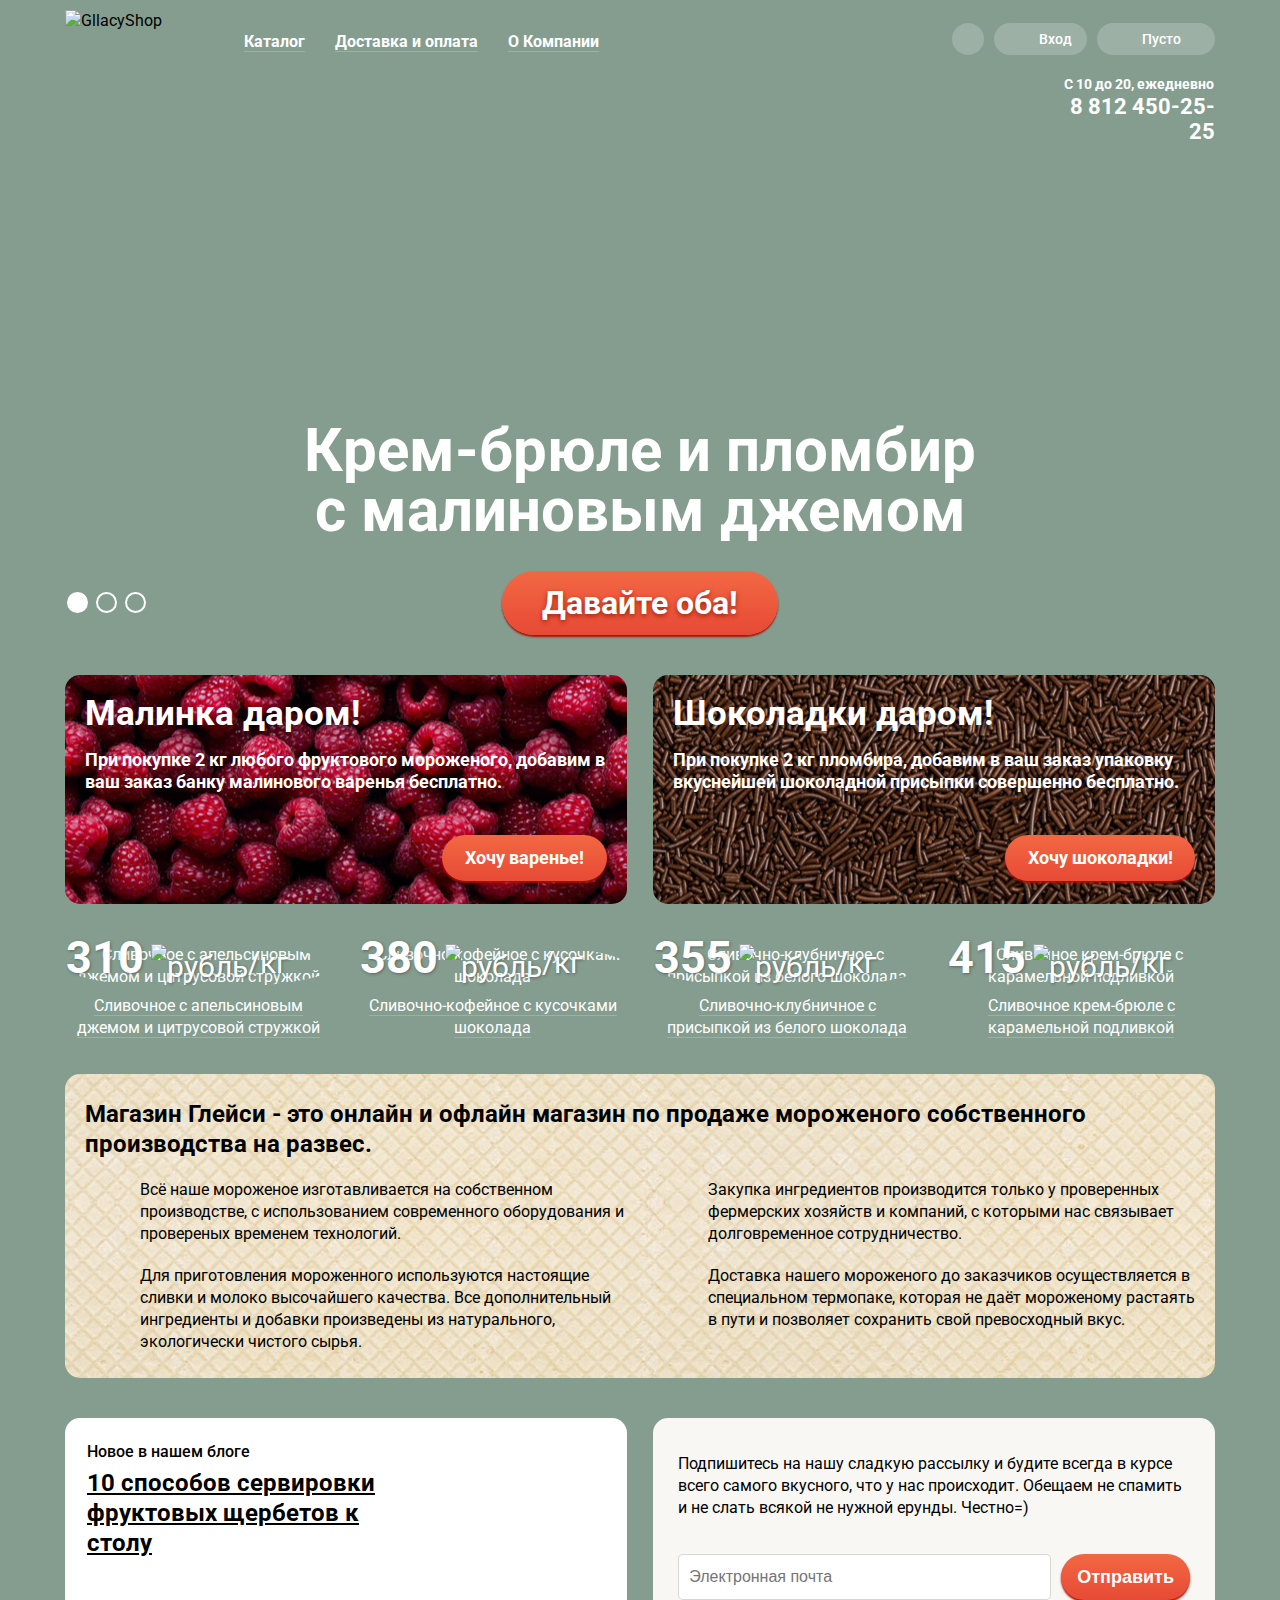
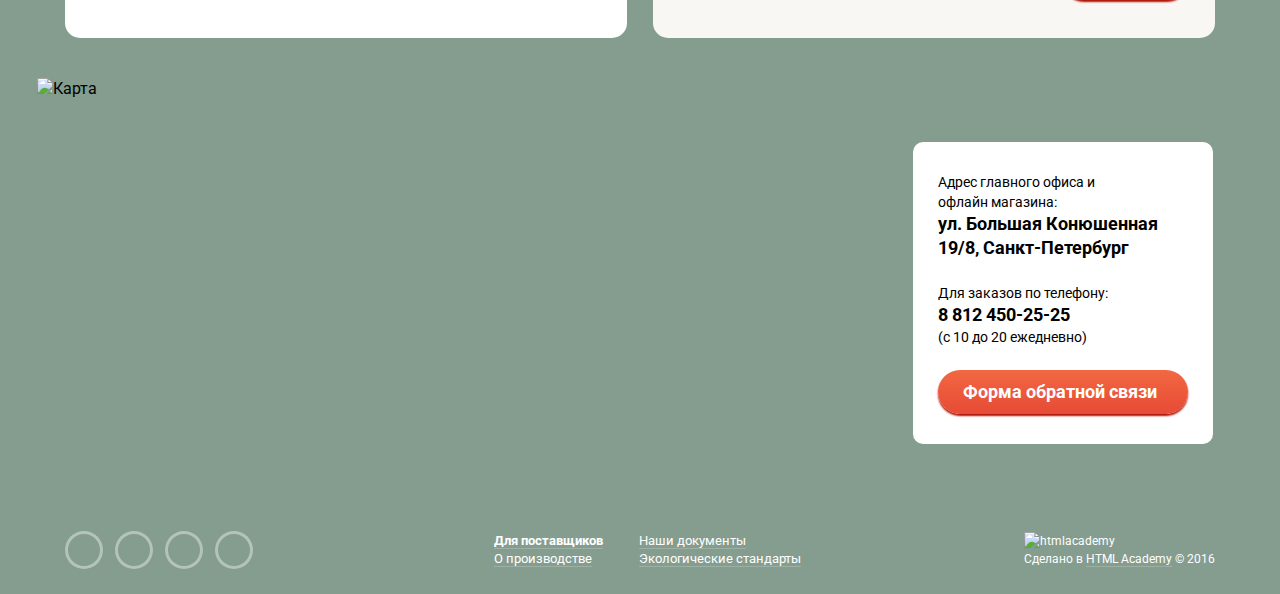
==== commit ff492661: "Минифицировал css и js" ====
--- a/index.html
+++ b/index.html
@@ -5,7 +5,7 @@
     <title>HTML Academy: Глейси</title>
     <link href="https://fonts.googleapis.com/css?family=Roboto:400,500,700&amp;subset=cyrillic" rel="stylesheet">
     <link rel="stylesheet" href="css/normalize.css">
-    <link rel="stylesheet" href="css/style.css">
+    <link rel="stylesheet" href="css/style.min.css">
   </head>
 
   <body>
@@ -247,7 +247,7 @@
               <b>8 812 450-25-25</b><br>
               (с 10 до 20 ежедневно)
             </p>
-            <a class="btn" href="#">Форма обратной связи</a>
+            <a class="btn" href="/login-form.html">Форма обратной связи</a>
           </section>
         </div>
       </main>
@@ -255,10 +255,10 @@
       <footer class="main-footer">
         <div class="container flex-footer">
           <section class="footer-social">
-            <a class="btn-social btn-social-tw" href="#">Твиттер</a>
-            <a class="btn-social btn-social-inst" href="#">Инстаграм</a>
-            <a class="btn-social btn-social-fb" href="#">Фейсбук</a>
-            <a class="btn-social btn-social-vk" href="#">Вконтакте</a>
+            <a class="btn-social btn-social-tw" href="https://twitter.com/">Твиттер</a>
+            <a class="btn-social btn-social-inst" href="https://www.instagram.com/">Инстаграм</a>
+            <a class="btn-social btn-social-fb" href="https://www.facebook.com">Фейсбук</a>
+            <a class="btn-social btn-social-vk" href="https://vk.com/">Вконтакте</a>
           </section>
 
           <section class="footer-info">
@@ -270,7 +270,7 @@
 
           <section class="footer-copyright">
             <img src="img/footer-logo.png" width="108" height="38" alt="htmlacademy">
-            <p>Сделано в <a href="#">HTML Academy</a> &copy; 2016</p>
+            <p>Сделано в <a href="https://htmlacademy.ru/">HTML Academy</a> &copy; 2016</p>
           </section>
         </div>
       </footer>
@@ -299,7 +299,7 @@
       <div class="modal-overlay"></div>
 
 
-      <script src="js/script.js"></script>
+      <script src="js/script.min.js"></script>
 
       <script type="text/javascript" charset="utf-8" async src="https://api-maps.yandex.ru/services/constructor/1.0/js/?sid=zD03IFQ2pD0CM1pSjXfpZn5_1cA9m8jw&amp;max-width=1200&amp;height=430&amp;id=yandex-map&amp;lang=ru_RU&amp;sourceType=constructor&amp;scroll=true"></script>
     </div>
--- a/css/style.min.css
+++ b/css/style.min.css
@@ -0,0 +1 @@
+body{min-width:900px;font-weight:400;font-size:16px;line-height:22px;font-family:"Roboto","Arial",sans-serif;color:#000;background-color:#849d8f}.body-ice1{background:#849d8f url(../img/ice-1.png) no-repeat center top}.body-ice1::after,.body-ice1::before{content:'';visibility:hidden}.body-ice1::before{background-image:url(../img/ice-2.png)}.body-ice1::after{background-image:url(../img/ice-3.png)}.body-ice2{background:#8996a6 url(../img/ice-2.png) no-repeat center top}.body-ice3{background:#9d8b84 url(../img/ice-3.png) no-repeat center top}.inner-page{background:#849d8f -webkit-linear-gradient(top,rgba(255,255,255,.2) 0%,#849d8f 40%);background:#849d8f linear-gradient(to bottom,rgba(255,255,255,.2) 0%,#849d8f 40%)}.container{max-width:1150px;margin:0 auto;padding:0 2.3%}.inner-container{position:relative}.inner-container::after{content:'';position:absolute;bottom:-30px;left:2.3%;right:2.3%;height:1px;background-color:rgba(255,255,255,.3)}.btn{color:#fff;background-image:-webkit-linear-gradient(top,#f26843 0%,#e74a35 100%);background-image:linear-gradient(to bottom,#f26843 0%,#e74a35 100%);text-decoration:none;box-shadow:0 2px 2px #ac1000}.btn:hover{background-image:-webkit-linear-gradient(top,#f58669 0%,#ec6f5e 100%);background-image:linear-gradient(to bottom,#f58669 0%,#ec6f5e 100%)}.btn:active{background-image:-webkit-linear-gradient(top,#d84732 0%,#e1613e 100%);background-image:linear-gradient(to bottom,#d84732 0%,#e1613e 100%);box-shadow:inset 0 2px 2px #ac1000}.flex-header{display:-webkit-box;display:-ms-flexbox;display:flex;-webkit-box-pack:justify;-ms-flex-pack:justify;justify-content:space-between;-ms-flex-wrap:wrap;flex-wrap:wrap;padding-top:10px}.main-navigation{-ms-flex-preferred-size:550px;flex-basis:550px}.navigation{display:-webkit-box;display:-ms-flexbox;display:flex;-ms-flex-wrap:wrap;flex-wrap:wrap;-webkit-box-align:center;-ms-flex-align:center;align-items:center;margin:0;padding:0;list-style:none}.navigation>li:first-child{margin-right:10px;padding:0}.sub{position:relative;padding:10px 0}.main-navigation-sub{position:absolute;top:40px;left:-5px;z-index:3;display:none;width:145px;margin:0;padding:0;list-style:none;background-color:#f7f6f3;border-radius:5px;box-shadow:0 20px 20px rgba(0,0,0,.4)}.basket:hover .basket-popup,.login:hover .login-popup,.search:hover .search-popup,.sub:hover .main-navigation-sub{display:block}.logo{width:154px;height:64px}.navigation li>a{margin:5px 15px;font-weight:700;font-size:16px;line-height:18px;color:#fff;text-decoration:none;border-bottom:1px solid rgba(255,255,255,.2)}.navigation .active-menu{margin:0;padding:5px 15px;background-color:#d07058;border:none;border-radius:20px}.navigation li>a:focus,.navigation li>a:hover{margin:0;padding:5px 15px;color:#000;background-color:#f7f6f3;border-radius:20px}.navigation li>a:active{box-shadow:inset 0 2px 1px #696969}.main-navigation-sub li{padding:5px 0}.main-navigation-sub li>a{display:block;margin:0;padding:5px 20px;font-weight:400;font-size:14px;line-height:16px;color:#000;border:none}.main-navigation-sub li:first-child{position:relative}.main-navigation-sub li:first-child::after{content:'';position:absolute;right:10px;bottom:0;left:10px;height:1px;background-color:rgba(0,0,0,.2)}.main-navigation-sub .new{font-weight:700}.main-navigation-sub li>a:focus,.main-navigation-sub li>a:hover{padding:5px 20px;background-color:#fbded8;border-radius:0}.main-navigation-sub li>a:active{background-color:#f6b5a5;box-shadow:none}.main-navigation-sub .active{background-color:#d07058}.user-block{display:-webkit-box;display:-ms-flexbox;display:flex;-webkit-box-pack:end;-ms-flex-pack:end;justify-content:flex-end;-webkit-box-align:center;-ms-flex-align:center;align-items:center;margin-left:auto;font-size:14px;line-height:16px}.search{position:relative;margin-right:10px;padding:13px 0}.search a{display:block;width:32px;height:32px;font-size:0;background:rgba(255,255,255,.2) url(../img/spritesheet.png) no-repeat -3px -508px;border-radius:50%}.search a:hover{background:#fff url(../img/spritesheet.png) no-repeat -3px -534px}.search-popup,.search-popup input{border-radius:5px;box-sizing:border-box}.search-popup{position:absolute;top:50px;right:0;z-index:10;display:none;background-color:#f8f7f4;box-shadow:0 20px 20px rgba(0,0,0,.4);width:340px;padding:20px 15px}.search-popup input{width:100%;padding:10px 15px;font-size:14px;line-height:24px;color:#323232;border:1px solid rgba(178,178,178,.52)}.search-popup input:hover{padding:9px 14px;border:2px solid rgba(154,154,154,.52)}.search-popup input:focus{padding:9px 14px;border:2px solid rgba(46,136,228,.52)}.login{position:relative;margin-right:10px;padding:13px 0}.login>a{display:block;padding:8px 15px 8px 45px;font-weight:500;color:#fff;background:rgba(255,255,255,.2) url(../img/spritesheet.png) no-repeat 5px -451px;border-radius:20px;text-decoration:none}.login>a:hover{color:#000;background:#fff url(../img/spritesheet.png) no-repeat 5px -479px}.login-popup,.login-popup input{border-radius:5px;box-sizing:border-box}.login-popup{position:absolute;top:50px;right:0;z-index:3;display:none;background-color:#f8f7f4;box-shadow:0 20px 20px rgba(0,0,0,.4);width:280px;padding:20px}.login-popup input{width:100%;margin-bottom:20px;padding:10px 15px;font-size:14px;line-height:24px;color:#323232;border:1px solid rgba(178,178,178,.52)}.login-popup input:hover{padding:9px 14px;border:2px solid rgba(154,154,154,.52)}.login-popup input:focus{padding:9px 14px;border:2px solid rgba(46,136,228,.52)}.float-label{position:relative;display:block}.float-label span{position:absolute;display:none;top:-15px;left:13px;font-size:10px}.float-label input:focus+span,.float-label input:not(:placeholder-shown)+span,.float-label textarea:focus+span,.float-label textarea:not(:placeholder-shown)+span{display:block;font-size:11px;line-height:13px;color:#999}.float-label input:focus+span,.float-label textarea:focus+span{font-size:11px;line-height:13px;color:#5b9ddf}.float-label input:focus::-webkit-input-placeholder,.float-label textarea:focus::-webkit-input-placeholder{color:transparent}.float-label input:focus::-moz-placeholder,.float-label textarea:focus::-moz-placeholder{color:transparent}.float-label input:focus:-ms-input-placeholder,.float-label textarea:focus:-ms-input-placeholder{color:transparent}.login-href{display:inline-block;padding-top:2px;vertical-align:top}.login-href a{display:block;margin:0 0 5px;padding:0;font-size:13px;line-height:16px;color:#323232;text-decoration:underline}.login-href a:hover{color:#e84d37;background:0 0}.login-popup button{margin-right:12px;padding:10px 25px;font-weight:700;font-size:18px;line-height:24px;border:none;border-radius:20px}.basket{position:relative;width:118px;padding:13px 0;text-align:left}.basket>a,.item-content a{color:#fff;text-decoration:none}.basket>a{display:block;padding:8px 15px 8px 45px;font-weight:500;background:rgba(255,255,255,.2) url(../img/spritesheet.png) no-repeat 5px -284px;border-radius:20px}.basket .inner-basket,.basket>a:hover{color:#000;background:#fff url(../img/spritesheet.png) no-repeat 5px -314px}.basket-popup{position:absolute;top:50px;right:0;z-index:3;display:none;width:540px;padding:20px;background-color:#f8f7f4;border-radius:5px;box-shadow:0 20px 20px rgba(0,0,0,.4);box-sizing:border-box}.basket-item{position:relative;display:-webkit-box;display:-ms-flexbox;display:flex;-webkit-box-pack:justify;-ms-flex-pack:justify;justify-content:space-between;-webkit-box-align:center;-ms-flex-align:center;align-items:center;margin-bottom:20px;font-size:13px;line-height:16px}.delete{position:absolute;top:15px;width:12px;height:12px;font-size:0;border:none;cursor:pointer}.delete::after,.delete::before{content:'';position:absolute;width:15px;height:1px;background-color:#323232}.delete::before{-webkit-transform:rotate(45deg);transform:rotate(45deg)}.delete::after{-webkit-transform:rotate(-45deg);transform:rotate(-45deg)}.basket-item-title{display:-webkit-box;display:-ms-flexbox;display:flex;-ms-flex-preferred-size:265px;flex-basis:265px;-webkit-box-align:center;-ms-flex-align:center;align-items:center;margin-left:27px}.basket-item-title img,.slider button{margin-right:15px;border-radius:50%}.title-description{width:217px}.basket-item-count span{color:#999}.basket-total{position:relative;margin-bottom:15px;padding-top:15px;font-weight:700;font-size:15px;line-height:18px;text-align:right}.basket-total::before,.hit::before{content:'';position:absolute;top:0;left:0}.basket-total::before{right:0;background-color:#cacac7;height:1px}.basket-popup .btn,.meta{display:block;margin-left:auto}.basket-popup .btn{padding:10px 15px;font-weight:700;font-size:18px;line-height:24px;border-radius:20px;width:142px}.meta{width:167px;margin-top:5px;text-align:right;color:#fff}.meta-time{margin-bottom:5px;margin-right:1px;font-weight:700;font-size:14px;line-height:16px}.meta-number,.slide .btn{font-weight:700;font-size:22px;line-height:24px}.slider{position:relative;margin-top:276px;margin-bottom:40px}.slide{width:700px;margin:0 auto;text-align:center}.slide-title{margin:0 0 30px;font-weight:700;font-size:60px;line-height:60px;color:#fff}.slide .btn{display:inline-block;padding:10px 40px;font-size:32px;line-height:44px;vertical-align:top;border-radius:35px;text-shadow:0 2px 5px #a0200b}.slide{display:none}.item:hover .item-hover,.slide-show{display:block}.slider-control{position:absolute;left:2px;bottom:22px}.slider button{bottom:30px;width:21px;height:21px;margin-right:4px;font-size:0;background-color:transparent;border:2px solid #fff;cursor:pointer}.slider button:hover{background-color:rgba(255,255,255,.4)}.slider .active,.slider button:active{background-color:#fff}.index-banner{display:-webkit-box;display:-ms-flexbox;display:flex;-webkit-box-pack:justify;-ms-flex-pack:justify;justify-content:space-between;margin-bottom:40px}.banner{width:calc(46.6%*(100/(100 - 2*2.3)));padding:18px 20px;font-weight:700;font-size:18px;line-height:22px;color:#fff;border-radius:15px;box-sizing:border-box}.banner-title{margin:0 0 15px;font-size:35px;line-height:41px}.banner p{margin:0 0 42px}.banner .btn{display:block;width:125px;margin-left:auto;margin-bottom:5px;padding:11px 20px;font-size:18px;line-height:24px;text-align:center;border-radius:25px}.banner-chocolate .btn{width:150px}.banner-raspberry{margin-right:25px;background:#ad2f4d url(../img/raspberry-bg.jpg) center}.banner-chocolate{background:#ad2f4d url(../img/chocolate-bg.jpg) center}.index-items{display:-webkit-box;display:-ms-flexbox;display:flex;-webkit-box-pack:justify;-ms-flex-pack:justify;justify-content:space-between}.item{position:relative;-ms-flex-preferred-size:calc(22.2%*(100/(100 - 2*2.3)));flex-basis:calc(22.2%*(100/(100 - 2*2.3)));margin-bottom:35px;box-sizing:border-box}.item-content{position:relative;font-weight:400;font-size:16px;line-height:22px;text-align:center;color:#fff}.hit::before{z-index:3;width:61px;height:61px;background:url(../img/spritesheet.png) no-repeat -10px -722px}.item-content-img{position:relative;margin-bottom:7px}.item-content-img img{width:100%;height:auto;border-radius:50%}.item-content-price{position:absolute;left:1px;bottom:6%;margin:0;font-size:30px;line-height:45px;text-shadow:1px 1px 3px rgba(49,50,53,.5)}.item-content-price span{font-weight:700;font-size:45px;line-height:45px}.item-content-price img{position:relative;width:27px;height:36px;top:4px;border-radius:0}.item-content-href{display:inline-block;width:95%}.item-content a{border-bottom:1px solid rgba(255,255,255,.2)}.item:hover a{border:none}.item-hover{position:absolute;top:-10px;bottom:-75px;left:-10px;right:-10px;z-index:2;display:none;padding:10px;-ms-flex-preferred-size:calc(24.4%*(100/(100 - 2*2.3)));flex-basis:calc(24.4%*(100/(100 - 2*2.3)));background-color:rgba(255,255,255,.2);text-align:center;border-radius:10px;box-sizing:border-box}.item-hover .btn{position:absolute;bottom:20px;left:50%;display:inline-block;min-width:195px;margin:0;padding:10px 3px;font-weight:700;font-size:18px;line-height:24px;vertical-align:top;border-radius:25px;-webkit-transform:translateX(-50%);transform:translateX(-50%)}.index-about{display:-webkit-box;display:-ms-flexbox;display:flex;-ms-flex-wrap:wrap;flex-wrap:wrap;-webkit-box-pack:justify;-ms-flex-pack:justify;justify-content:space-between;margin-bottom:40px;padding:25px 20px;font-size:16px;line-height:22px;background:#eaddbf url(../img/bg-wafer.jpg);border-radius:15px}.index-about-title{width:100%;margin:0 0 20px;font-weight:500;font-size:24px;line-height:30px}.index-about-left,.index-about-right{width:calc(46.6%*(100/(100 - 2*2.3)));padding-left:55px;box-sizing:border-box}.index-about-left p,.index-about-right p{margin:0 0 20px;position:relative}.index-about p:last-child{margin-bottom:0}.index-about-left .ice::before{background:url(../img/spritesheet.png) no-repeat -10px -792px}.index-about-left .ice::before,.index-about-left .sheet::before,.index-about-right .row::before{content:'';position:absolute;top:-15px;left:-55px;width:50px;height:50px}.index-about-left .sheet::before{background:url(../img/spritesheet.png) no-repeat -10px -850px}.index-about-right .row::before{background:url(../img/spritesheet.png) no-repeat -10px -662px}.index-about-right .thermometer::before{content:'';position:absolute;top:-15px;left:-55px;width:50px;height:50px;background:url(../img/spritesheet.png) no-repeat -10px -909px}.index-posts{display:-webkit-box;display:-ms-flexbox;display:flex;-webkit-box-pack:justify;-ms-flex-pack:justify;justify-content:space-between;margin-bottom:40px}.index-post-news,.index-post-newsletter{width:calc(46.6%*(100/(100 - 2*2.3)));border-radius:15px;box-sizing:border-box}.index-post-news{background:#fff url(../img/strawberry-bg.jpg) no-repeat 50px -225px;padding:23px 22px}.index-post-news p{margin:0 0 5px;font-weight:500;font-size:16px;line-height:22px}.index-post-news a{display:inline-block;width:300px;font-weight:700;font-size:24px;line-height:30px;color:#000}.index-post-news a:hover{color:#e84d37}.index-post-newsletter{padding:5px;background:#f8f7f4 url(../img/letter-pattern.png)}.index-post-newsletter .border{padding:30px 20px;background-color:#f8f7f4;border-radius:15px}.index-post-newsletter p{margin:0 0 35px}.index-post-newsletter form{display:-webkit-box;display:-ms-flexbox;display:flex;margin-bottom:3px}.index-post-newsletter label{display:-webkit-box;display:-ms-flexbox;display:flex;-webkit-box-flex:1;-ms-flex-positive:1;flex-grow:1}.index-post-newsletter input{-webkit-box-flex:1;-ms-flex-positive:1;flex-grow:1;margin-right:10px;padding:10px;font-size:16px;line-height:24px;color:#323232;border-radius:5px;border:1px solid rgba(178,178,178,.52)}.index-post-newsletter input:hover{padding:9px;border:2px solid rgba(154,154,154,.52)}.index-post-newsletter input:focus{padding:9px;border:2px solid rgba(46,136,228,.52)}.index-post-newsletter .btn{padding:10px 16px;font-weight:700;border-radius:25px;border:none;cursor:pointer}.index-map{position:relative;height:430px;margin:0 calc(-2.3%*(100/(100 - 2*2.3)));box-sizing:border-box;overflow:hidden}.index-map-img,.index-map-info{position:absolute}.index-map-info{right:30px;top:64px;width:250px;padding:30px 25px;font-size:14px;line-height:20px;background-color:#fff;border-radius:10px}.index-map-info p{margin:0 0 23px}.index-map-info .btn,.index-map-info b,.index-post-newsletter .btn{font-size:18px;line-height:24px}.index-map-info .btn{display:block;padding:10px 25px;font-weight:700;border-radius:25px}.breadcrumbs,.settings{font-size:14px;line-height:16px;color:#fff}.breadcrumbs{display:-webkit-box;display:-ms-flexbox;display:flex;margin:-20px 0 0;padding:0;list-style:none}.breadcrumbs a,.breadcrumbs li{margin-right:8px}.breadcrumbs a{color:#fff;text-decoration:none;border-bottom:1px solid rgba(255,255,255,.2)}.breadcrumbs a:hover{color:#ffbc9e;border-color:rgba(255,188,158,.3)}.inner-page h1{margin:5px 0 0;font-weight:700;font-size:35px;line-height:41px;color:#fff}.settings{-ms-flex-wrap:wrap;flex-wrap:wrap;-webkit-box-orient:vertical;-webkit-box-direction:normal;-ms-flex-direction:column;flex-direction:column;-ms-flex-line-pack:justify;align-content:space-between;max-width:865px;margin-top:25px;margin-bottom:40px;font-weight:500}.form-wrapper,.settings{display:-webkit-box;display:-ms-flexbox;display:flex;-webkit-box-pack:justify;-ms-flex-pack:justify;justify-content:space-between}.sort{margin-bottom:20px;margin-right:6px}.sort-title{margin-left:15px;margin-bottom:5px}.sort select{padding:8px 33px 8px 15px;font-size:16px;line-height:18px;color:#fff;background:rgba(255,255,255,.2) url(../img/spritesheet.png) no-repeat 155px -175px;border:none;border-radius:20px;-webkit-appearance:none;-moz-appearance:none;appearance:none}.sort select:focus,.sort select:hover{font-weight:500;color:#000;background:#fff url(../img/spritesheet.png) no-repeat 155px -200px}.price{margin-right:6px}.price input[type=text]{width:27px;color:#fff;background-color:transparent;border:none}.price-title{margin-left:15px;margin-bottom:5px}.range-control{position:relative;width:190px;height:20px;padding-top:15px;padding-right:15px;padding-left:15px;background-color:rgba(255,255,255,.2);border-radius:20px}.range-control .scale{height:4px;background-color:rgba(255,255,255,.5)}.range-control .bar{width:100px;height:4px;margin-left:30px;background-color:#fff}.range-control .toggle{position:absolute;top:7px;left:0;width:20px;height:20px;background-color:#fff;border-radius:50%;cursor:pointer}.range-control .toggle-min{left:33px}.range-control .toggle-max{left:131px}.fat{margin:0;padding:0;border:none}.fat input[type=radio],.fillers input[type=checkbox]{display:none}.fat-title{margin-left:15px;margin-bottom:5px}.fat-wrapper{padding:10px 18px;font-weight:500;font-size:16px;line-height:18px;background-color:rgba(255,255,255,.2);border-radius:20px}.fat-wrapper label{position:relative;margin-right:12px;padding-left:30px;cursor:pointer}.fat-wrapper label:last-child{margin-right:0}.fat-wrapper input+.checkbox-indicator{position:absolute;top:0;left:0;width:18px;height:18px;border:1px solid #fff;border-radius:50%}.fat-wrapper label:hover input+.checkbox-indicator{width:16px;height:16px;border:2px solid #fff}.fat-wrapper input:checked+.checkbox-indicator::before{content:'';position:absolute;top:50%;left:50%;width:12px;height:12px;margin-left:-6px;margin-top:-6px;background-color:#fff;border-radius:50%}.fillers{margin:0 15px 0 0;padding:0;border:none}.fillers-title{margin-left:15px;margin-bottom:5px}.fillers-wrapper{padding:10px 15px;font-weight:500;font-size:16px;line-height:18px;background-color:rgba(255,255,255,.2);border-radius:20px}.fillers-wrapper label{position:relative;margin-right:19px;padding-left:30px;cursor:pointer}.fillers-wrapper label:last-child{margin-right:4px}.fillers-wrapper input[type=checkbox]+.checkbox-indicator{position:absolute;top:0;left:0;width:20px;height:20px;background:url(../img/spritesheet.png) no-repeat -15px -39px}.fillers-wrapper label:hover input[type=checkbox]+.checkbox-indicator{background:url(../img/spritesheet.png) no-repeat -15px -69px}.fillers-wrapper input[type=checkbox]:checked+.checkbox-indicator{position:absolute;top:0;left:0;width:20px;height:20px;background:url(../img/spritesheet.png) no-repeat -10px -114px}.fillers-wrapper label:hover input[type=checkbox]:checked+.checkbox-indicator{background:url(../img/spritesheet.png) no-repeat -10px -144px}.settings button{-ms-flex-item-align:end;align-self:flex-end;width:147px;padding:8px 30px;font-weight:500;font-size:16px;line-height:18px;border:2px solid #fff;border-radius:20px;cursor:pointer}.settings button:hover{color:#000;background-color:#fff}.settings button:active{padding:10px 30px;background-color:#ededed;border:none;box-shadow:inset 0 2px 1px #696969}.catalog-items,.flex-footer,.paginator,.paginator a{display:-webkit-box;display:-ms-flexbox;display:flex;-webkit-box-pack:justify;-ms-flex-pack:justify;justify-content:space-between}.catalog-items{-ms-flex-wrap:wrap;flex-wrap:wrap;margin-bottom:48px}.flex-footer,.paginator,.paginator a{-webkit-box-align:center;-ms-flex-align:center;align-items:center}.paginator{width:190px;margin:0 0 30px auto;padding:0;list-style:none}.paginator .next,.paginator .prev{width:16px;height:25px;font-size:0;background:url(../img/spritesheet.png) no-repeat -5px -5px}.paginator .prev{-webkit-transform:rotate(180deg);transform:rotate(180deg);opacity:.2}.paginator a{-webkit-box-pack:center;-ms-flex-pack:center;justify-content:center;width:25px;height:25px;color:#fff;text-align:center;text-decoration:none;border-radius:50%}.paginator a:hover,.settings button{color:#fff;background-color:rgba(255,255,255,.2)}.paginator .next:hover,.paginator .prev:hover{background-color:transparent}.active a,.paginator a:active{color:#000;background-color:#fff}.flex-footer{position:relative;padding-top:23px;padding-bottom:25px;color:#fff}.footer-social{font-size:0}.btn-social{display:inline-block;width:32px;height:32px;margin-right:12px;vertical-align:top;border:3px solid rgba(255,255,255,.5);border-radius:50%;opacity:.8}.btn-social:last-child{margin-right:0}.btn-social:hover{opacity:1}.btn-social:active{box-shadow:inset 0 2px 1px #888}.btn-social-tw{background:url(../img/spritesheet.png) no-repeat -10px -569px}.btn-social-inst{background:url(../img/spritesheet.png) no-repeat -10px -415px}.btn-social-fb{background:url(../img/spritesheet.png) no-repeat -10px -350px}.btn-social-vk{background:url(../img/spritesheet.png) no-repeat -10px -611px}.footer-info{width:330px;font-size:13px;line-height:18px}.footer-info::after{content:'';display:table;clear:both}.footer-info span{border-bottom:1px solid rgba(255,255,255,.2)}.footer-info .heart{position:relative;font-weight:700}.footer-info .heart::before{content:'';position:absolute;top:2px;left:-21px;width:15px;height:13px;background:url(../img/spritesheet.png) no-repeat -10px -392px}.footer-info a{float:left;color:#fff;text-decoration:none}.footer-info a:hover{color:#ffbc9e}.footer-info span:hover{border-color:rgba(255,188,158,.3)}.footer-info a:nth-child(odd){width:145px;padding-left:20px}.footer-copyright{font-size:12px;line-height:18px}.footer-copyright p{margin:0}.footer-copyright a{color:#fff;text-decoration:none;border-bottom:1px solid rgba(255,255,255,.2)}.footer-copyright a:hover{color:#ffbc9e;border-color:rgba(255,188,158,.3)}.modal-content{position:fixed;top:15%;left:50%;z-index:20;display:none;width:430px;margin-left:-215px;padding:20px 25px;background-color:#f8f7f4;border-radius:10px}.modal-overlay{position:fixed;top:0;left:0;z-index:10;display:none;width:100%;height:100%;background:rgba(0,0,0,.5)}@-webkit-keyframes bounce{0%{-webkit-transform:translateY(-2000px);transform:translateY(-2000px)}70%{-webkit-transform:translateY(30px);transform:translateY(30px)}90%{-webkit-transform:translateY(-10px);transform:translateY(-10px)}to{-webkit-transform:translateY(0);transform:translateY(0)}}@keyframes bounce{0%{-webkit-transform:translateY(-2000px);transform:translateY(-2000px)}70%{-webkit-transform:translateY(30px);transform:translateY(30px)}90%{-webkit-transform:translateY(-10px);transform:translateY(-10px)}to{-webkit-transform:translateY(0);transform:translateY(0)}}@-webkit-keyframes shake{0%,to{-webkit-transform:translateX(0);transform:translateX(0)}10%,30%,50%,70%,90%{-webkit-transform:translateX(-10px);transform:translateX(-10px)}20%,40%,60%,80%{-webkit-transform:translateX(10px);transform:translateX(10px)}}@keyframes shake{0%,to{-webkit-transform:translateX(0);transform:translateX(0)}10%,30%,50%,70%,90%{-webkit-transform:translateX(-10px);transform:translateX(-10px)}20%,40%,60%,80%{-webkit-transform:translateX(10px);transform:translateX(10px)}}.modal-content-show{display:block;-webkit-animation:bounce .6s;animation:bounce .6s}.modal-content-show-overlay{display:block}.modal-error{-webkit-animation:shake .6s;animation:shake .6s}.modal-content-close{position:absolute;top:15px;right:15px;width:18px;height:18px;font-size:0;background-color:transparent;border:none;cursor:pointer}.modal-content-close::after,.modal-content-close::before{content:'';position:absolute;top:10px;left:2px;width:19px;height:2px;background-color:#000;border-radius:1px}.modal-content-close::before{-webkit-transform:rotate(45deg);transform:rotate(45deg)}.modal-content-close::after{-webkit-transform:rotate(-45deg);transform:rotate(-45deg)}.modal-content-title{margin:0 0 20px;font-weight:700;font-size:24px;line-height:28px;color:#323232}.login-form input,.login-form textarea{width:240px;margin-bottom:20px;padding:10px 15px;font-size:16px;line-height:24px;color:#000;border-radius:5px;border:1px solid rgba(178,178,178,.52)}.login-form textarea{width:400px;height:155px;resize:none}.login-form input:hover,.login-form textarea:hover{padding:9px 14px;border:2px solid rgba(154,154,154,.52)}.login-form input:focus,.login-form textarea:focus{padding:9px 14px;border:2px solid rgba(46,136,228,.52)}.login-form .btn{display:block;width:140px;margin-left:auto;padding:10px 20px;font-weight:700;font-size:18px;line-height:24px;border:none;border-radius:20px}
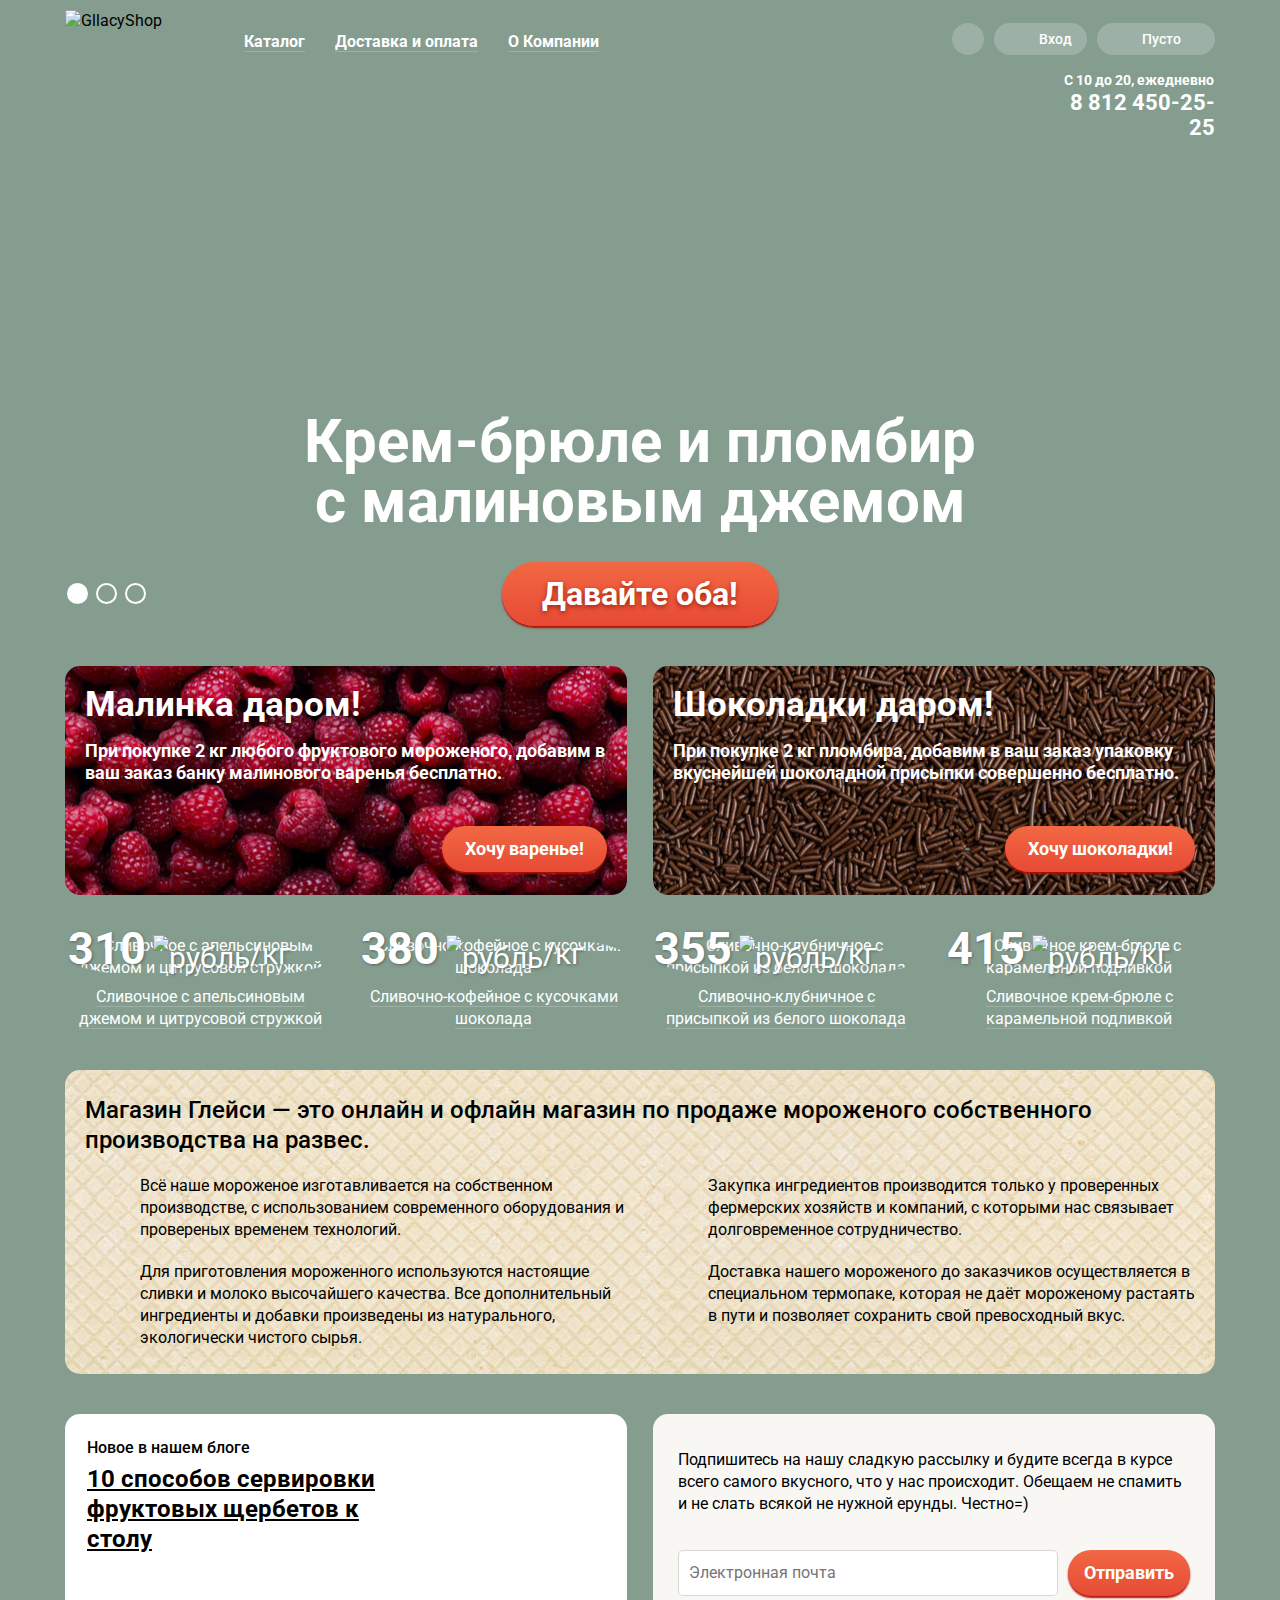
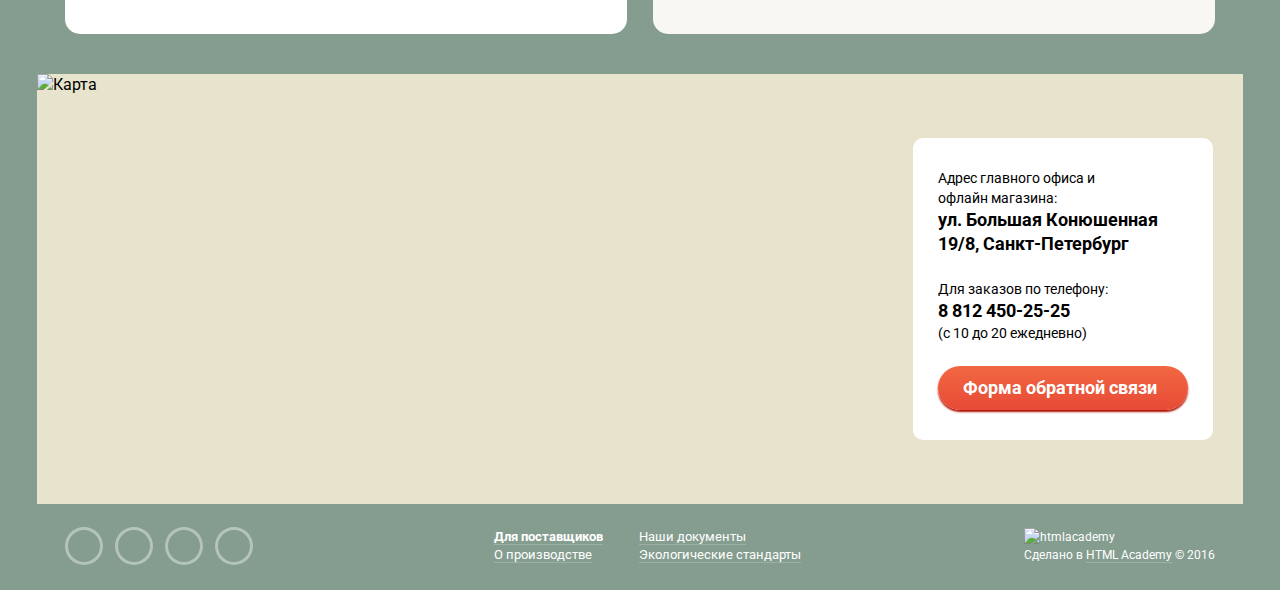
==== commit d72117b1: "Сделал поправки" ====
--- a/index.html
+++ b/index.html
@@ -5,7 +5,7 @@
     <title>HTML Academy: Глейси</title>
     <link href="https://fonts.googleapis.com/css?family=Roboto:400,500,700&amp;subset=cyrillic" rel="stylesheet">
     <link rel="stylesheet" href="css/normalize.css">
-    <link rel="stylesheet" href="css/style.min.css">
+    <link rel="stylesheet" href="css/style.css">
   </head>
 
   <body>
@@ -197,7 +197,7 @@
         </section>
 
         <article class="index-about">
-          <p class="index-about-title"><b>Магазин Глейси - это онлайн и офлайн магазин по продаже мороженого собственного производства на развес.</b></p>
+          <p class="index-about-title">Магазин Глейси &mdash; это онлайн и офлайн магазин по продаже мороженого собственного производства на развес.</p>
           <div class="index-about-left">
             <p class="ice">Всё наше мороженое изготавливается на собственном производстве, с использованием современного оборудования и провереных временем технологий.</p>
             <p class="sheet">Для приготовления мороженного используются настоящие сливки и молоко высочайшего качества. Все дополнительный ингредиенты и добавки произведены из натурального, экологически чистого сырья.</p>
--- a/css/style.css
+++ b/css/style.css
@@ -0,0 +1,1807 @@
+body {
+  min-width: 900px;
+  font-weight: 400;
+  font-size: 16px;
+  line-height: 22px;
+  font-family: "Roboto", "Arial", sans-serif;
+  color: #000000;
+  background-color: #849d8f;
+}
+
+.body-ice1 {
+  background: #849d8f url("../img/ice-1.png") no-repeat center top;
+}
+
+.body-ice1::before,
+.body-ice1::after {
+  content: '';
+  visibility: hidden;
+}
+
+.body-ice1::before {
+  background-image: url("../img/ice-2.png");
+}
+
+.body-ice1::after {
+  background-image: url("../img/ice-3.png");
+}
+
+.body-ice2 {
+  background: #8996a6 url("../img/ice-2.png") no-repeat center top;
+}
+
+.body-ice3 {
+  background: #9d8b84 url("../img/ice-3.png") no-repeat center top;
+}
+
+.inner-page {
+  background: #849d8f -webkit-linear-gradient(top, rgba(255, 255, 255, 0.2) 0%, #849d8f 40%);
+  background: #849d8f linear-gradient(to bottom, rgba(255, 255, 255, 0.2) 0%, #849d8f 40%);
+}
+
+.container {
+  max-width: 1150px;
+  margin: 0 auto;
+  padding: 0 2.3%;
+}
+
+.inner-container {
+  position: relative;
+}
+
+.inner-container::after {
+  content: '';
+  position: absolute;
+  bottom: -30px;
+  left: 3.6%;
+  right: 3.6%;
+  height: 1px;
+  background-color: rgba(255, 255, 255, 0.3);
+}
+
+.btn {
+  color: #ffffff;
+  background-image: -webkit-linear-gradient(top, #f26843 0%, #e74a35 100%);
+  background-image: linear-gradient(to bottom, #f26843 0%, #e74a35 100%);
+  text-decoration: none;
+  box-shadow: 0 2px 2px #ac1000;
+}
+
+.btn:hover {
+  background-image: -webkit-linear-gradient(top, #f58669 0%, #ec6f5e 100%);
+  background-image: linear-gradient(to bottom, #f58669 0%, #ec6f5e 100%);
+}
+
+.btn:active {
+  background-image: -webkit-linear-gradient(top, #d84732 0%, #e1613e 100%);
+  background-image: linear-gradient(to bottom, #d84732 0%, #e1613e 100%);
+  box-shadow: inset 0 2px 2px #ac1000;
+}
+
+/*header*/
+.flex-header {
+  display: -webkit-box;
+  display: -ms-flexbox;
+  display: flex;
+  -webkit-box-pack: justify;
+  -ms-flex-pack: justify;
+  justify-content: space-between;
+  -ms-flex-wrap: wrap;
+  flex-wrap: wrap;
+  padding-top: 10px;
+}
+
+.main-navigation {
+  -ms-flex-preferred-size: 550px;
+  flex-basis: 550px;
+}
+
+.navigation {
+  display: -webkit-box;
+  display: -ms-flexbox;
+  display: flex;
+  -ms-flex-wrap: wrap;
+  flex-wrap: wrap;
+  -webkit-box-align: center;
+  -ms-flex-align: center;
+  align-items: center;
+  margin: 0;
+  padding: 0;
+  list-style: none;
+}
+
+.navigation > li:first-child {
+  margin-right: 10px;
+  padding: 0;
+}
+
+.sub {
+  position: relative;
+  padding: 10px 0;
+}
+
+.main-navigation-sub {
+  position: absolute;
+  top: 40px;
+  left: -5px;
+  z-index: 3;
+  display: none;
+  width: 145px;
+  margin: 0;
+  padding: 0;
+  list-style: none;
+  background-color: #f7f6f3;
+  border-radius: 5px;
+  box-shadow: 0 20px 20px rgba(0, 0, 0, 0.4);
+}
+
+.sub:hover .main-navigation-sub {
+  display: block;
+}
+
+.logo {
+  width: 154px;
+  height: 64px;
+}
+
+.navigation li > a {
+  margin: 5px 15px;
+  font-weight: 700;
+  font-size: 16px;
+  line-height: 18px;
+  color: #ffffff;
+  text-decoration: none;
+  border-bottom: 1px solid rgba(255, 255, 255, 0.2);
+}
+
+.navigation .active-menu {
+  margin: 0;
+  padding: 5px 15px;
+  background-color: #d07058;
+  border: none;
+  border-radius: 20px;
+}
+
+.navigation li > a:hover,
+.navigation li > a:focus {
+  margin: 0;
+  padding: 5px 15px;
+  color: #000000;
+  background-color: #f7f6f3;
+  border-radius: 20px;
+}
+
+.navigation li > a:active {
+  box-shadow: inset 0 2px 1px #696969;
+}
+
+.main-navigation-sub li {
+  padding: 5px 0;
+}
+
+.main-navigation-sub li > a {
+  display: block;
+  margin: 0;
+  padding: 5px 20px;
+  font-weight: 400;
+  font-size: 14px;
+  line-height: 16px;
+  color: #000000;
+  border: none;
+}
+
+.main-navigation-sub li:first-child {
+  position: relative;
+}
+
+.main-navigation-sub li:first-child::after {
+  content: '';
+  position: absolute;
+  right: 10px;
+  bottom: 0;
+  left: 10px;
+  height: 1px;
+  background-color: rgba(0, 0, 0, 0.2);
+}
+
+.main-navigation-sub .new {
+  font-weight: 700;
+}
+
+.main-navigation-sub li > a:hover,
+.main-navigation-sub li > a:focus {
+  padding: 5px 20px;
+  background-color: #fbded8;
+  border-radius: 0;
+}
+
+.main-navigation-sub li > a:active {
+  background-color: #f6b5a5;
+  box-shadow: none;
+}
+
+.main-navigation-sub .active {
+  background-color: #d07058;
+}
+
+.user-block {
+  display: -webkit-box;
+  display: -ms-flexbox;
+  display: flex;
+  -webkit-box-pack: end;
+  -ms-flex-pack: end;
+  justify-content: flex-end;
+  -webkit-box-align: center;
+  -ms-flex-align: center;
+  align-items: center;
+  margin-left: auto;
+  font-size: 14px;
+  line-height: 16px;
+}
+
+.search {
+  position: relative;
+  margin-right: 10px;
+  padding: 13px 0;
+}
+
+.search a {
+  display: block;
+  width: 32px;
+  height: 32px;
+  font-size: 0;
+  background: rgba(255, 255, 255, 0.2) url("../img/spritesheet.png") no-repeat -3px -508px;
+  border-radius: 50%;
+}
+
+.search a:hover {
+  background: #ffffff url("../img/spritesheet.png") no-repeat -3px -534px;
+}
+
+.search-popup {
+  position: absolute;
+  top: 50px;
+  right: 0;
+  z-index: 10;
+  display: none;
+  width: 340px;
+  padding: 20px 15px;
+  background-color: #f8f7f4;
+  border-radius: 5px;
+  box-shadow: 0 20px 20px rgba(0, 0, 0, 0.4);
+  box-sizing: border-box;
+}
+
+.search-popup input {
+  width: 100%;
+  padding: 10px 15px;
+  font-size: 14px;
+  line-height: 24px;
+  color: #323232;
+  border: 1px solid rgba(178, 178, 178, 0.52);
+  border-radius: 5px;
+  box-sizing: border-box;
+}
+
+.search-popup input:hover {
+  padding: 9px 14px;
+  border: 2px solid rgba(154, 154, 154, 0.52);
+}
+
+.search-popup input:focus {
+  padding: 9px 14px;
+  border: 2px solid rgba(46, 136, 228, 0.52);
+}
+
+.search:hover .search-popup {
+  display: block;
+}
+
+.login {
+  position: relative;
+  margin-right: 10px;
+  padding: 13px 0;
+}
+
+.login > a {
+  display: block;
+  padding: 8px 15px;
+  padding-left: 45px;
+  font-weight: 500;
+  color: #ffffff;
+  background: rgba(255, 255, 255, 0.2) url("../img/spritesheet.png") no-repeat 5px -451px;
+  border-radius: 20px;
+  text-decoration: none;
+}
+
+.login > a:hover {
+  color: #000000;
+  background: #ffffff url("../img/spritesheet.png") no-repeat 5px -479px;
+}
+
+.login-popup {
+  position: absolute;
+  top: 50px;
+  right: 0;
+  z-index: 3;
+  display: none;
+  width: 280px;
+  padding: 20px;
+  background-color: #f8f7f4;
+  border-radius: 5px;
+  box-shadow: 0 20px 20px rgba(0, 0, 0, 0.4);
+  box-sizing: border-box;
+}
+
+.login-popup input {
+  width: 100%;
+  margin-bottom: 20px;
+  padding: 10px 15px;
+  font-size: 14px;
+  line-height: 24px;
+  color: #323232;
+  border: 1px solid rgba(178, 178, 178, 0.52);
+  border-radius: 5px;
+  box-sizing: border-box;
+}
+
+.login-popup input:hover {
+  padding: 9px 14px;
+  border: 2px solid rgba(154, 154, 154, 0.52);
+}
+
+.login-popup input:focus {
+  padding: 9px 14px;
+  border: 2px solid rgba(46, 136, 228, 0.52);
+}
+
+.float-label {
+  position: relative;
+  display: block;
+}
+
+.float-label span {
+  position: absolute;
+  display: none;
+  top: -15px;
+  left: 13px;
+  font-size: 10px;
+}
+
+.float-label input:not(:placeholder-shown) + span,
+.float-label textarea:not(:placeholder-shown) + span,
+.float-label input:focus + span,
+.float-label textarea:focus + span {
+  display: block;
+  font-size: 11px;
+  line-height: 13px;
+  color: #999999;
+}
+
+.float-label input:focus + span,
+.float-label textarea:focus + span {
+  font-size: 11px;
+  line-height: 13px;
+  color: #5b9ddf;
+}
+
+.float-label input:focus::-webkit-input-placeholder,
+.float-label textarea:focus::-webkit-input-placeholder {
+  color: transparent;
+}
+
+.float-label input:focus::-moz-placeholder,
+.float-label textarea:focus::-moz-placeholder {
+  color: transparent;
+}
+
+.float-label input:focus:-ms-input-placeholder,
+.float-label textarea:focus:-ms-input-placeholder {
+  color: transparent;
+}
+
+
+.login-href {
+  display: inline-block;
+  padding-top: 2px;
+  vertical-align: top;
+}
+
+.login-href a {
+  display: block;
+  margin: 0;
+  margin-bottom: 5px;
+  padding: 0;
+  font-size: 13px;
+  line-height: 16px;
+  color: #323232;
+  text-decoration: underline;
+}
+
+.login-href a:hover {
+  color: #e84d37;
+  background: none;
+}
+
+.login-popup button {
+  margin-right: 12px;
+  padding: 10px 25px;
+  font-weight: 700;
+  font-size: 18px;
+  line-height: 24px;
+  border: none;
+  border-radius: 20px;
+}
+
+.login:hover .login-popup {
+  display: block;
+}
+
+.basket {
+  position: relative;
+  width: 118px;
+  padding: 13px 0;
+  text-align: left;
+}
+
+.basket > a {
+  display: block;
+  padding: 8px 15px 8px 45px;
+  font-weight: 500;
+  color: #ffffff;
+  background: rgba(255, 255, 255, 0.2) url("../img/spritesheet.png") no-repeat 5px -284px;
+  border-radius: 20px;
+  text-decoration: none;
+}
+
+.basket > a:hover,
+.basket .inner-basket {
+  color: #000000;
+  background: #ffffff url("../img/spritesheet.png") no-repeat 5px -314px;
+}
+
+.basket-popup {
+  position: absolute;
+  top: 50px;
+  right: 0;
+  z-index: 3;
+  display: none;
+  width: 540px;
+  padding: 20px;
+  background-color: #f8f7f4;
+  border-radius: 5px;
+  box-shadow: 0 20px 20px rgba(0, 0, 0, 0.4);
+  box-sizing: border-box;
+}
+
+.basket:hover .basket-popup {
+  display: block;
+}
+
+.basket-item {
+  position: relative;
+  display: -webkit-box;
+  display: -ms-flexbox;
+  display: flex;
+  -webkit-box-pack: justify;
+  -ms-flex-pack: justify;
+  justify-content: space-between;
+  -webkit-box-align: center;
+  -ms-flex-align: center;
+  align-items: center;
+  margin-bottom: 20px;
+  font-size: 13px;
+  line-height: 16px;
+}
+
+.delete {
+  position: absolute;
+  top: 15px;
+  width: 12px;
+  height: 12px;
+  font-size: 0;
+  border: none;
+  cursor: pointer;
+}
+
+.delete::before,
+.delete::after {
+  content: '';
+  position: absolute;
+  width: 15px;
+  height: 1px;
+  background-color: #323232;
+}
+
+.delete::before {
+  -webkit-transform: rotate(45deg);
+  transform: rotate(45deg);
+}
+
+.delete::after {
+  -webkit-transform: rotate(-45deg);
+  transform: rotate(-45deg);
+}
+
+.basket-item-title {
+  display: -webkit-box;
+  display: -ms-flexbox;
+  display: flex;
+  -ms-flex-preferred-size: 265px;
+  flex-basis: 265px;
+  -webkit-box-align: center;
+  -ms-flex-align: center;
+  align-items: center;
+  margin-left: 27px;
+}
+
+.basket-item-title img {
+  margin-right: 15px;
+  border-radius: 50%;
+}
+
+.title-description {
+  width: 217px;
+}
+
+.basket-item-count span {
+  color: #999999;
+}
+
+.basket-total {
+  position: relative;
+  margin-bottom: 15px;
+  padding-top: 15px;
+  font-weight: 700;
+  font-size: 15px;
+  line-height: 18px;
+  text-align: right;
+}
+
+.basket-total::before {
+  content: '';
+  position: absolute;
+  right: 0px;
+  top: 0;
+  left: 0px;
+  height: 1px;
+  background-color: #cacac7;
+}
+
+.basket-popup .btn {
+  display: block;
+  width: 142px;
+  margin-left: auto;
+  padding: 10px 15px;
+  font-weight: 700;
+  font-size: 18px;
+  line-height: 24px;
+  border-radius: 20px;
+}
+
+.meta {
+  display: block;
+  width: 167px;
+  margin-top: 1px;
+  margin-left: auto;
+  text-align: right;
+  color: #ffffff;
+}
+
+.meta-time {
+  margin-bottom: 5px;
+  margin-right: 1px;
+  font-weight: 700;
+  font-size: 14px;
+  line-height: 16px;
+}
+
+.meta-number {
+  font-weight: 700;
+  font-size: 22px;
+  line-height: 24px;
+}
+
+/*index*/
+.slider {
+  position: relative;
+  margin-top: 271px;
+  margin-bottom: 40px;
+}
+
+.slide {
+  width: 700px;
+  margin: 0 auto;
+  text-align: center;
+}
+
+.slide-title {
+  margin: 0;
+  margin-bottom: 30px;
+  font-weight: 700;
+  font-size: 60px;
+  line-height: 60px;
+  color: #ffffff;
+}
+
+.slide .btn {
+  display: inline-block;
+  padding: 10px 40px;
+  font-weight: 700;
+  font-size: 32px;
+  line-height: 44px;
+  vertical-align: top;
+  border-radius: 35px;
+  text-shadow: 0 2px 5px #a0200b;
+}
+
+.slide {
+  display: none;
+}
+
+.slide-show {
+  display: block;
+}
+
+.slider-control {
+  position: absolute;
+  left: 2px;
+  bottom: 22px;
+}
+
+.slider button {
+  bottom: 30px;
+  width: 21px;
+  height: 21px;
+  margin-right: 4px;
+  font-size: 0;
+  background-color: transparent;
+  border: 2px solid #ffffff;
+  border-radius: 50%;
+  cursor: pointer;
+}
+
+.slider button:hover {
+  background-color: rgba(255, 255, 255, 0.4);
+}
+
+.slider button:active {
+  background-color: #ffffff;
+}
+
+.slider .active {
+  background-color: #ffffff;
+}
+
+.index-banner {
+  display: -webkit-box;
+  display: -ms-flexbox;
+  display: flex;
+  -webkit-box-pack: justify;
+  -ms-flex-pack: justify;
+  justify-content: space-between;
+  margin-bottom: 40px;
+}
+
+.banner {
+  width: calc(46.6% * (100 / (100 - 2 * 2.3)));
+  padding: 18px 20px;
+  font-weight: 700;
+  font-size: 18px;
+  line-height: 22px;
+  color: #ffffff;
+  border-radius: 15px;
+  box-sizing: border-box;
+}
+
+.banner-title {
+  margin: 0;
+  margin-bottom: 15px;
+  font-size: 35px;
+  line-height: 41px;
+}
+
+.banner p {
+  margin: 0;
+  margin-bottom: 42px;
+}
+
+.banner .btn {
+  display: block;
+  width: 125px;
+  margin-left: auto;
+  margin-bottom: 5px;
+  padding: 11px 20px;
+  font-size: 18px;
+  line-height: 24px;
+  text-align: center;
+  border-radius: 25px;
+}
+
+.banner-chocolate .btn {
+  width: 150px;
+}
+
+.banner-raspberry {
+  margin-right: 25px;
+  background: #ad2f4d url("../img/raspberry-bg.jpg") center;
+}
+
+.banner-chocolate {
+  background: #ad2f4d url("../img/chocolate-bg.jpg") center;
+}
+
+.index-items {
+  display: -webkit-box;
+  display: -ms-flexbox;
+  display: flex;
+  flex-wrap: wrap;
+  -webkit-box-pack: justify;
+  -ms-flex-pack: justify;
+  justify-content: center;
+}
+
+.item {
+  position: relative;
+  -ms-flex-preferred-size: calc(22.2% * (100 / (100 - 2 * 2.3)));
+  flex-basis: calc(22.2% * (100 / (100 - 2 * 2.3)));
+  margin-bottom: 40px;
+  margin-right: 2.2%;
+  box-sizing: border-box;
+}
+
+.item:nth-child(4n) {
+  margin-right: 0;
+}
+
+.item-content {
+  position: relative;
+  font-weight: 400;
+  font-size: 16px;
+  line-height: 22px;
+  text-align: center;
+  color: #ffffff;
+}
+
+.hit::before {
+  content: '';
+  position: absolute;
+  top: 0;
+  left: 0;
+  z-index: 3;
+  width: 61px;
+  height: 61px;
+  background: url("../img/spritesheet.png") no-repeat -10px -722px;
+}
+
+.item-content-img {
+  position: relative;
+  margin-bottom: 7px;
+}
+
+.item-content-img img {
+  width: 100%;
+  height: auto;
+  border-radius: 50%;
+}
+
+.item-content-price {
+  position: absolute;
+  left: 1px;
+  bottom: 6%;
+  margin: 0;
+  font-size: 30px;
+  line-height: 45px;
+  text-shadow: 1px 1px 3px rgba(49, 50, 53, 0.5);
+}
+
+.item-content-price span {
+  font-weight: 700;
+  font-size: 45px;
+  line-height: 45px;
+}
+
+.item-content-price img {
+  position: relative;
+  width: 27px;
+  height: 36px;
+  top: 4px;
+  border-radius: 0;
+}
+
+.item-content-href {
+  display: inline-block;
+  width: 95%;
+  vertical-align: top;
+}
+
+.item-content a {
+  position: relative;
+  z-index: 5;
+  color: #ffffff;
+  text-decoration: none;
+  border-bottom: 1px solid rgba(255, 255, 255, 0.2);
+}
+
+.item-content a:hover,
+.item-content a:active {
+  color: #ffbc9e;
+}
+
+.item:hover a {
+  border: none;
+}
+
+.item-hover {
+  position: absolute;
+  top: -10px;
+  bottom: -75px;
+  left: -10px;
+  right: -10px;
+  z-index: 2;
+  display: none;
+  padding: 10px;
+  -ms-flex-preferred-size: calc(24.4% * (100 / (100 - 2 * 2.3)));
+  flex-basis: calc(24.4% * (100 / (100 - 2 * 2.3)));
+  background-color: rgba(255, 255, 255, 0.2);
+  text-align: center;
+  border-radius: 5px;
+  box-shadow: 0 20px 20px rgba(0, 0, 0, 0.4);
+  box-sizing: border-box;
+}
+
+.item-hover .btn {
+  position: absolute;
+  bottom: 20px;
+  left: 50%;
+  display: inline-block;
+  min-width: 195px;
+  margin: 0;
+  padding: 10px 3px;
+  font-weight: 700;
+  font-size: 18px;
+  line-height: 24px;
+  vertical-align: top;
+  border-radius: 25px;
+  -webkit-transform: translateX(-50%);
+  transform: translateX(-50%);
+
+}
+
+.item:hover .item-hover {
+  display: block;
+}
+
+.index-about {
+  display: -webkit-box;
+  display: -ms-flexbox;
+  display: flex;
+  -ms-flex-wrap: wrap;
+  flex-wrap: wrap;
+  -webkit-box-pack: justify;
+  -ms-flex-pack: justify;
+  justify-content: space-between;
+  margin-bottom: 40px;
+  padding: 25px 20px;
+  font-size: 16px;
+  line-height: 22px;
+  background: #eaddbf url("../img/bg-wafer.jpg");
+  border-radius: 15px;
+}
+
+.index-about-title {
+  width: 100%;
+  margin: 0;
+  margin-bottom: 20px;
+  font-weight: 500;
+  font-size: 24px;
+  line-height: 30px;
+}
+
+.index-about-left,
+.index-about-right {
+  width: calc(46.6% * (100 / (100 - 2 * 2.3)));
+  padding-left: 55px;
+  box-sizing: border-box;
+}
+
+.index-about-left p,
+.index-about-right p {
+  margin: 0;
+  margin-bottom: 20px;
+  position: relative;
+}
+
+.index-about p:last-child {
+  margin-bottom: 0;
+}
+
+.index-about-left .ice::before {
+  content: '';
+  position: absolute;
+  top: -15px;
+  left: -55px;
+  width: 50px;
+  height: 50px;
+  background: url("../img/spritesheet.png") no-repeat -10px -792px;
+}
+
+.index-about-left .sheet::before {
+  content: '';
+  position: absolute;
+  top: -15px;
+  left: -55px;
+  width: 50px;
+  height: 50px;
+  background: url("../img/spritesheet.png") no-repeat -10px -850px;
+}
+
+.index-about-right .row::before {
+  content: '';
+  position: absolute;
+  top: -15px;
+  left: -55px;
+  width: 50px;
+  height: 50px;
+  background: url("../img/spritesheet.png") no-repeat -10px -662px;
+}
+
+.index-about-right .thermometer::before {
+  content: '';
+  position: absolute;
+  top: -15px;
+  left: -55px;
+  width: 50px;
+  height: 50px;
+  background: url("../img/spritesheet.png") no-repeat -10px -909px;
+}
+
+.index-posts {
+  display: -webkit-box;
+  display: -ms-flexbox;
+  display: flex;
+  -webkit-box-pack: justify;
+  -ms-flex-pack: justify;
+  justify-content: space-between;
+  margin-bottom: 40px;
+}
+
+.index-post-news {
+  width: calc(46.6% * (100 / (100 - 2 * 2.3)));
+  padding: 23px 22px;
+  background: #ffffff url("../img/strawberry-bg.jpg") no-repeat 50px -225px;
+  border-radius: 15px;
+  box-sizing: border-box;
+}
+
+.index-post-news p {
+  margin: 0;
+  margin-bottom: 5px;
+  font-weight: 500;
+  font-size: 16px;
+  line-height: 22px;
+}
+
+.index-post-news a {
+  display: inline-block;
+  width: 300px;
+  font-weight: 700;
+  font-size: 24px;
+  line-height: 30px;
+  color: #000000;
+  vertical-align: top;
+}
+
+.index-post-news a:hover {
+  color: #e84d37;
+}
+
+.index-post-newsletter {
+  width: calc(46.6% * (100 / (100 - 2 * 2.3)));
+  padding: 5px;
+  background: #f8f7f4 url("../img/letter-pattern.png");
+  border-radius: 15px;
+  box-sizing: border-box;
+}
+
+.index-post-newsletter .border {
+  padding: 30px 20px;
+  background-color: #f8f7f4;
+  border-radius: 15px;
+}
+
+.index-post-newsletter p {
+  margin: 0;
+  margin-bottom: 35px;
+}
+
+.index-post-newsletter form {
+  display: -webkit-box;
+  display: -ms-flexbox;
+  display: flex;
+  margin-bottom: 3px;
+}
+
+.index-post-newsletter label {
+  display: -webkit-box;
+  display: -ms-flexbox;
+  display: flex;
+  -webkit-box-flex: 1;
+  -ms-flex-positive: 1;
+  flex-grow: 1;
+}
+
+.index-post-newsletter input {
+  -webkit-box-flex: 1;
+  -ms-flex-positive: 1;
+  flex-grow: 1;
+  margin-right: 10px;
+  padding: 10px;
+  font-family: "Roboto", "Arial", sans-serif;
+  font-weight: 400;
+  font-size: 16px;
+  line-height: 24px;
+  color: #323232;
+  border-radius: 5px;
+  border: 1px solid rgba(178, 178, 178, 0.52);
+}
+
+.index-post-newsletter input:hover {
+  padding: 9px;
+  border: 2px solid rgba(154, 154, 154, 0.52);
+}
+
+.index-post-newsletter input:focus {
+  padding: 9px;
+  border: 2px solid rgba(46, 136, 228, 0.52);
+}
+
+.index-post-newsletter .btn {
+  padding: 10px 16px;
+  font-weight: 700;
+  font-size: 18px;
+  line-height: 24px;
+  font-family: "Roboto", "Arial", sans-serif;
+  border-radius: 25px;
+  border: none;
+  cursor: pointer;
+}
+
+.index-map {
+  position: relative;
+  height: 430px;
+  margin: 0 calc(-2.3% * (100 / (100 - 2 * 2.3)));
+  background-color: #e8e3cc;
+  box-sizing: border-box;
+  overflow: hidden;
+}
+
+.index-map-img {
+  position: absolute;
+}
+
+.index-map-info {
+  position: absolute;
+  right: 30px;
+  top: 64px;
+  width: 250px;
+  padding: 30px 25px;
+  font-size: 14px;
+  line-height: 20px;
+  background-color: #ffffff;
+  border-radius: 10px;
+}
+
+.index-map-info p {
+  margin: 0;
+  margin-bottom: 23px;
+}
+
+.index-map-info b {
+  font-size: 18px;
+  line-height: 24px;
+}
+
+.index-map-info .btn {
+  display: block;
+  padding: 10px 25px;
+  font-weight: 700;
+  font-size: 18px;
+  line-height: 24px;
+  border-radius: 25px;
+}
+
+/*catalog*/
+.breadcrumbs {
+  display: -webkit-box;
+  display: -ms-flexbox;
+  display: flex;
+  margin: 0;
+  margin-top: -20px;
+  padding: 0;
+  font-size: 14px;
+  line-height: 16px;
+  color: #ffffff;
+  list-style: none;
+}
+
+.breadcrumbs li {
+  margin-right: 8px;
+}
+
+.breadcrumbs a {
+  margin-right: 8px;
+  color: #ffffff;
+  text-decoration: none;
+  border-bottom: 1px solid rgba(255, 255, 255, 0.2);
+}
+
+.breadcrumbs a:hover {
+  color: #ffbc9e;
+  border-color: rgba(255, 188, 158, 0.3);
+}
+
+.inner-page h1 {
+  margin: 0;
+  margin-top: 5px;
+  font-weight: 700;
+  font-size: 35px;
+  line-height: 41px;
+  color: #ffffff;
+}
+
+.settings {
+  display: -webkit-box;
+  display: -ms-flexbox;
+  display: flex;
+  -ms-flex-wrap: wrap;
+  flex-wrap: wrap;
+  -webkit-box-pack: justify;
+  -ms-flex-pack: justify;
+  -webkit-box-orient: vertical;
+  -webkit-box-direction: normal;
+  -ms-flex-direction: column;
+  flex-direction: column;
+  justify-content: space-between;
+  -ms-flex-line-pack: justify;
+  align-content: space-between;
+  max-width: 865px;
+  margin-top: 28px;
+  margin-bottom: 38px;
+  font-weight: 500;
+  font-size: 14px;
+  line-height: 16px;
+  color: #ffffff;
+}
+
+.form-wrapper {
+  display: -webkit-box;
+  display: -ms-flexbox;
+  display: flex;
+  -webkit-box-pack: justify;
+  -ms-flex-pack: justify;
+  justify-content: flex-start;
+}
+
+.sort {
+  margin-bottom: 20px;
+  margin-right: 17px;
+}
+
+.sort-title {
+  margin-left: 15px;
+  margin-bottom: 5px;
+}
+
+.sort select {
+  padding: 8px;
+  padding-left: 15px;
+  padding-right: 33px;
+  font-weight: 500;
+  font-size: 16px;
+  line-height: 18px;
+  font-family: "Roboto", "Arial", sans-serif;
+  color: #ffffff;
+  background: rgba(255, 255, 255, 0.2) url("../img/spritesheet.png") no-repeat 155px -175px;
+  border: none;
+  border-radius: 20px;
+  -webkit-appearance: none;
+  -moz-appearance: none;
+  appearance: none;
+}
+
+.sort select:hover,
+.sort select:focus {
+  font-weight: 500;
+  color: #000000;
+  background: #ffffff url("../img/spritesheet.png") no-repeat 155px -200px;
+}
+
+.price {
+  margin-right: 17px;
+}
+
+.price input[type="text"] {
+  width: 27px;
+  color: #ffffff;
+  background-color: transparent;
+  border: none;
+}
+
+.price-title {
+  margin-left: 15px;
+  margin-bottom: 5px;
+}
+
+.range-control {
+  position: relative;
+  width: 190px;
+  height: 20px;
+  padding-top: 15px;
+  padding-right: 15px;
+  padding-left: 15px;
+  background-color: rgba(255, 255, 255, 0.2);
+  border-radius: 20px;
+}
+
+.range-control .scale {
+  height: 4px;
+  background-color: rgba(255, 255, 255, 0.5);
+}
+
+.range-control .bar {
+  width: 100px;
+  height: 4px;
+  margin-left: 30px;
+  background-color: #ffffff;
+}
+
+.range-control .toggle {
+  position: absolute;
+  top: 7px;
+  left: 0;
+  width: 20px;
+  height: 20px;
+  background-color: #ffffff;
+  border-radius: 50%;
+  cursor: pointer;
+}
+
+.range-control .toggle-min {
+  left: 33px;
+}
+
+.range-control .toggle-max {
+  left: 131px;
+}
+
+.fat {
+  margin: 0;
+  padding: 0;
+  border: none;
+}
+
+.fat input[type="radio"] {
+  display: none;
+}
+
+.fat-title {
+  margin-left: 15px;
+  margin-bottom: 5px;
+}
+
+.fat-wrapper {
+  padding: 10px 13px;
+  font-weight: 500;
+  font-size: 16px;
+  line-height: 18px;
+  background-color: rgba(255, 255, 255, 0.2);
+  border-radius: 20px;
+}
+
+.fat-wrapper label {
+  position: relative;
+  margin-right: 16px;
+  padding-left: 30px;
+  cursor: pointer;
+}
+
+.fat-wrapper label:last-child {
+  margin-right: 0;
+}
+
+.fat-wrapper input + .checkbox-indicator::before {
+  content: '';
+  position: absolute;
+  top: 0;
+  left: 0;
+  width: 18px;
+  height: 18px;
+  border: 1px solid #ffffff;
+  border-radius: 50%;
+}
+
+.fat-wrapper label:hover input + .checkbox-indicator::before {
+  width: 16px;
+  height: 16px;
+  border: 2px solid #ffffff;
+}
+
+.fat-wrapper input:checked + .checkbox-indicator::after {
+  content: '';
+  position: absolute;
+  top: 10px;
+  left: 10px;
+  width: 12px;
+  height: 12px;
+  margin-left: -6px;
+  margin-top: -6px;
+  background-color: #ffffff;
+  border-radius: 50%;
+}
+
+.fat-wrapper input:disabled + .checkbox-indicator,
+.fat-wrapper input:disabled + .checkbox-indicator::before,
+.fat-wrapper input:disabled + .checkbox-indicator::after {
+  opacity: 0.4;
+  cursor: not-allowed;
+}
+
+.fat-wrapper label:hover input:disabled + .checkbox-indicator::before {
+  width: 18px;
+  height: 18px;
+  border: 1px solid #ffffff;
+}
+
+.fillers {
+  margin: 0;
+  margin-right: 15px;
+  padding: 0;
+  border: none;
+}
+
+.fillers input[type="checkbox"] {
+  display: none;
+}
+
+.fillers-title {
+  margin-left: 15px;
+  margin-bottom: 5px;
+}
+
+.fillers-wrapper {
+  padding: 10px 17px;
+  font-weight: 500;
+  font-size: 16px;
+  line-height: 18px;
+  background-color: rgba(255, 255, 255, 0.2);
+  border-radius: 20px;
+}
+
+.fillers-wrapper label {
+  position: relative;
+  margin-right: 19px;
+  padding-left: 30px;
+  cursor: pointer;
+}
+
+.fillers-wrapper label:last-child {
+  margin-right: 4px;
+}
+
+.fillers-wrapper input[type="checkbox"] + .checkbox-indicator {
+  position: absolute;
+  top: 0;
+  left: 0;
+  width: 20px;
+  height: 20px;
+  background: url("../img/spritesheet.png") no-repeat -15px -39px;
+}
+
+.fillers-wrapper label:hover input[type="checkbox"] + .checkbox-indicator {
+  background: url("../img/spritesheet.png") no-repeat -15px -69px;
+}
+
+.fillers-wrapper input[type="checkbox"]:checked + .checkbox-indicator {
+  position: absolute;
+  top: 0;
+  left: 0;
+  width: 20px;
+  height: 20px;
+  background: url("../img/spritesheet.png") no-repeat -10px -114px;
+}
+
+.fillers-wrapper label:hover input[type="checkbox"]:checked + .checkbox-indicator {
+  background: url("../img/spritesheet.png") no-repeat -10px -144px;
+}
+
+.settings button {
+  -ms-flex-item-align: end;
+  align-self: flex-end;
+  width: 147px;
+  padding: 8px 30px;
+  font-weight: 500;
+  font-size: 16px;
+  line-height: 18px;
+  font-family: "Roboto", "Arial", sans-serif;
+  color: #ffffff;
+  background-color: rgba(255, 255, 255, 0.2);
+  border: 2px solid #ffffff;
+  border-radius: 20px;
+  cursor: pointer;
+}
+
+.settings button:hover {
+  color: #000000;
+  background-color: #ffffff;
+}
+
+.settings button:active {
+  padding: 10px 30px;
+  background-color: #ededed;
+  border: none;
+  box-shadow: inset 0 2px 1px #696969;
+}
+
+.catalog-items {
+  display: flex;
+  flex-wrap: wrap;
+  justify-content: center;
+  margin-bottom: 37px;
+}
+
+.paginator {
+  display: -webkit-box;
+  display: -ms-flexbox;
+  display: flex;
+  -webkit-box-pack: justify;
+  -ms-flex-pack: justify;
+  justify-content: space-between;
+  -webkit-box-align: center;
+  -ms-flex-align: center;
+  align-items: center;
+  width: 190px;
+  margin: 0;
+  margin-bottom: 30px;
+  margin-left: auto;
+  padding: 0;
+  list-style: none;
+}
+
+.paginator .prev,
+.paginator .next {
+  width: 16px;
+  height: 25px;
+  font-size: 0;
+  background: url("../img/spritesheet.png") no-repeat -5px -5px;
+}
+
+.paginator .prev {
+  -webkit-transform: rotate(180deg);
+  transform: rotate(180deg);
+  opacity: 0.2;
+}
+
+.paginator a {
+  display: -webkit-box;
+  display: -ms-flexbox;
+  display: flex;
+  -webkit-box-pack: center;
+  -ms-flex-pack: center;
+  justify-content: center;
+  -webkit-box-align: center;
+  -ms-flex-align: center;
+  align-items: center;
+  width: 25px;
+  height: 25px;
+  color: #ffffff;
+  text-align: center;
+  text-decoration: none;
+  border-radius: 50%
+}
+
+.paginator a:hover {
+  color: #ffffff;
+  background-color: rgba(255, 255, 255, 0.2);
+}
+
+.paginator .prev:hover,
+.paginator .next:hover {
+  background-color: transparent;
+}
+
+.paginator a:active {
+  color: #000000;
+  background-color: #ffffff;
+}
+
+.active a {
+  color: #000000;
+  background-color: #ffffff;
+}
+
+
+/*footer*/
+.flex-footer {
+  position: relative;
+  display: -webkit-box;
+  display: -ms-flexbox;
+  display: flex;
+  -webkit-box-pack: justify;
+  -ms-flex-pack: justify;
+  justify-content: space-between;
+  -webkit-box-align: center;
+  -ms-flex-align: center;
+  align-items: center;
+  padding-top: 23px;
+  padding-bottom: 25px;
+  color: #ffffff;
+}
+
+.footer-social {
+  font-size: 0;
+}
+
+.btn-social {
+  display: inline-block;
+  width: 32px;
+  height: 32px;
+  margin-right: 12px;
+  vertical-align: top;
+  border: 3px solid rgba(255, 255, 255, 0.5);
+  border-radius: 50%;
+  opacity: 0.8;
+}
+
+.btn-social:last-child {
+  margin-right: 0;
+}
+
+.btn-social:hover {
+  opacity: 1;
+}
+
+.btn-social:active {
+  box-shadow: inset 0 2px 1px #888888;
+}
+
+.btn-social-tw {
+  background: url("../img/spritesheet.png") no-repeat -10px -569px;
+}
+
+.btn-social-inst {
+  background: url("../img/spritesheet.png") no-repeat -10px -415px;
+}
+
+.btn-social-fb {
+  background: url("../img/spritesheet.png") no-repeat -10px -350px;
+}
+
+.btn-social-vk {
+  background: url("../img/spritesheet.png") no-repeat -10px -611px;
+}
+
+.footer-info {
+  width: 330px;
+  font-size: 13px;
+  line-height: 18px;
+}
+
+.footer-info::after {
+  content: '';
+  display: table;
+  clear: both;
+}
+
+.footer-info span {
+  border-bottom: 1px solid rgba(255, 255, 255, 0.2);
+}
+
+.footer-info .heart {
+  position: relative;
+  font-weight: 700;
+}
+
+.footer-info .heart::before {
+  content: '';
+  position: absolute;
+  top: 2px;
+  left: -21px;
+  width: 15px;
+  height: 13px;
+  background: url("../img/spritesheet.png") no-repeat -10px -392px;
+}
+
+.footer-info a {
+  float: left;
+  color: #ffffff;
+  text-decoration: none;
+}
+
+.footer-info a:hover {
+  color: #ffbc9e;
+}
+
+.footer-info span:hover {
+  border-color: rgba(255, 188, 158, 0.3);
+}
+
+.footer-info a:nth-child(odd) {
+  width: 145px;
+  padding-left: 20px;
+}
+
+.footer-copyright {
+  font-size: 12px;
+  line-height: 18px;
+}
+
+.footer-copyright p {
+  margin: 0;
+}
+
+.footer-copyright a {
+  color: #ffffff;
+  text-decoration: none;
+  border-bottom: 1px solid rgba(255, 255, 255, 0.2);
+}
+
+.footer-copyright a:hover {
+  color: #ffbc9e;
+  border-color: rgba(255, 188, 158, 0.3);
+}
+
+/*modal-content*/
+.modal-content {
+  position: fixed;
+  top: 15%;
+  left: 50%;
+  z-index: 20;
+  display: none;
+  width: 430px;
+  margin-left: -215px;
+  padding: 20px 25px;
+  background-color: #f8f7f4;
+  border-radius: 10px;
+}
+
+.modal-overlay {
+  position: fixed;
+  top: 0;
+  left: 0;
+  z-index: 10;
+  display: none;
+  width: 100%;
+  height: 100%;
+  background: rgba(0, 0, 0, 0.5);
+}
+
+@-webkit-keyframes bounce {
+  0% { -webkit-transform: translateY(-2000px); transform: translateY(-2000px); }
+  70% { -webkit-transform: translateY(30px); transform: translateY(30px); }
+  90% { -webkit-transform: translateY(-10px); transform: translateY(-10px); }
+  100% { -webkit-transform: translateY(0); transform: translateY(0); }
+}
+
+@keyframes bounce {
+  0% { -webkit-transform: translateY(-2000px); transform: translateY(-2000px); }
+  70% { -webkit-transform: translateY(30px); transform: translateY(30px); }
+  90% { -webkit-transform: translateY(-10px); transform: translateY(-10px); }
+  100% { -webkit-transform: translateY(0); transform: translateY(0); }
+}
+
+@-webkit-keyframes shake {
+  0%, 100% { -webkit-transform: translateX(0); transform: translateX(0); }
+  10%, 30%, 50%, 70%, 90% { -webkit-transform: translateX(-10px); transform: translateX(-10px); }
+  20%, 40%, 60%, 80% { -webkit-transform: translateX(10px); transform: translateX(10px); }
+}
+
+@keyframes shake {
+  0%, 100% { -webkit-transform: translateX(0); transform: translateX(0); }
+  10%, 30%, 50%, 70%, 90% { -webkit-transform: translateX(-10px); transform: translateX(-10px); }
+  20%, 40%, 60%, 80% { -webkit-transform: translateX(10px); transform: translateX(10px); }
+}
+
+.modal-content-show {
+  display: block;
+  -webkit-animation: bounce 0.6s;
+  animation: bounce 0.6s;
+}
+
+.modal-content-show-overlay {
+  display: block;
+}
+
+.modal-error {
+  -webkit-animation: shake 0.6s;
+  animation: shake 0.6s;
+}
+
+.modal-content-close {
+  position: absolute;
+  top: 15px;
+  right: 15px;
+  width: 18px;
+  height: 18px;
+  font-size: 0;
+  background-color: transparent;
+  border: none;
+  cursor: pointer;
+}
+
+.modal-content-close::before,
+.modal-content-close::after {
+  content: '';
+  position: absolute;
+  top: 10px;
+  left: 2px;
+  width: 19px;
+  height: 2px;
+  background-color: #000000;
+  border-radius: 1px;
+}
+
+.modal-content-close::before {
+  -webkit-transform: rotate(45deg);
+  transform: rotate(45deg);
+}
+
+.modal-content-close::after {
+  -webkit-transform: rotate(-45deg);
+  transform: rotate(-45deg);
+}
+
+.modal-content-title {
+  margin: 0;
+  margin-bottom: 20px;
+  font-weight: 700;
+  font-size: 24px;
+  line-height: 28px;
+  color: #323232;
+}
+
+.login-form input {
+  width: 240px;
+}
+
+.login-form input,
+.login-form textarea {
+  margin-bottom: 20px;
+  padding: 10px 15px;
+  font-size: 16px;
+  line-height: 24px;
+  color: #000000;
+  border-radius: 5px;
+  border: 1px solid rgba(178, 178, 178, 0.52);
+}
+
+.login-form textarea {
+  width: 400px;
+  height: 155px;
+  resize: none;
+
+}
+
+.login-form input:hover,
+.login-form textarea:hover {
+  padding: 9px 14px;
+  border: 2px solid rgba(154, 154, 154, 0.52);
+}
+
+.login-form input:focus,
+.login-form textarea:focus {
+  padding: 9px 14px;
+  border: 2px solid rgba(46, 136, 228, 0.52);
+}
+
+.login-form .btn {
+  display: block;
+  width: 140px;
+  margin-left: auto;
+  padding: 10px 20px;
+  font-weight: 700;
+  font-size: 18px;
+  line-height: 24px;
+  border: none;
+  border-radius: 20px;
+}
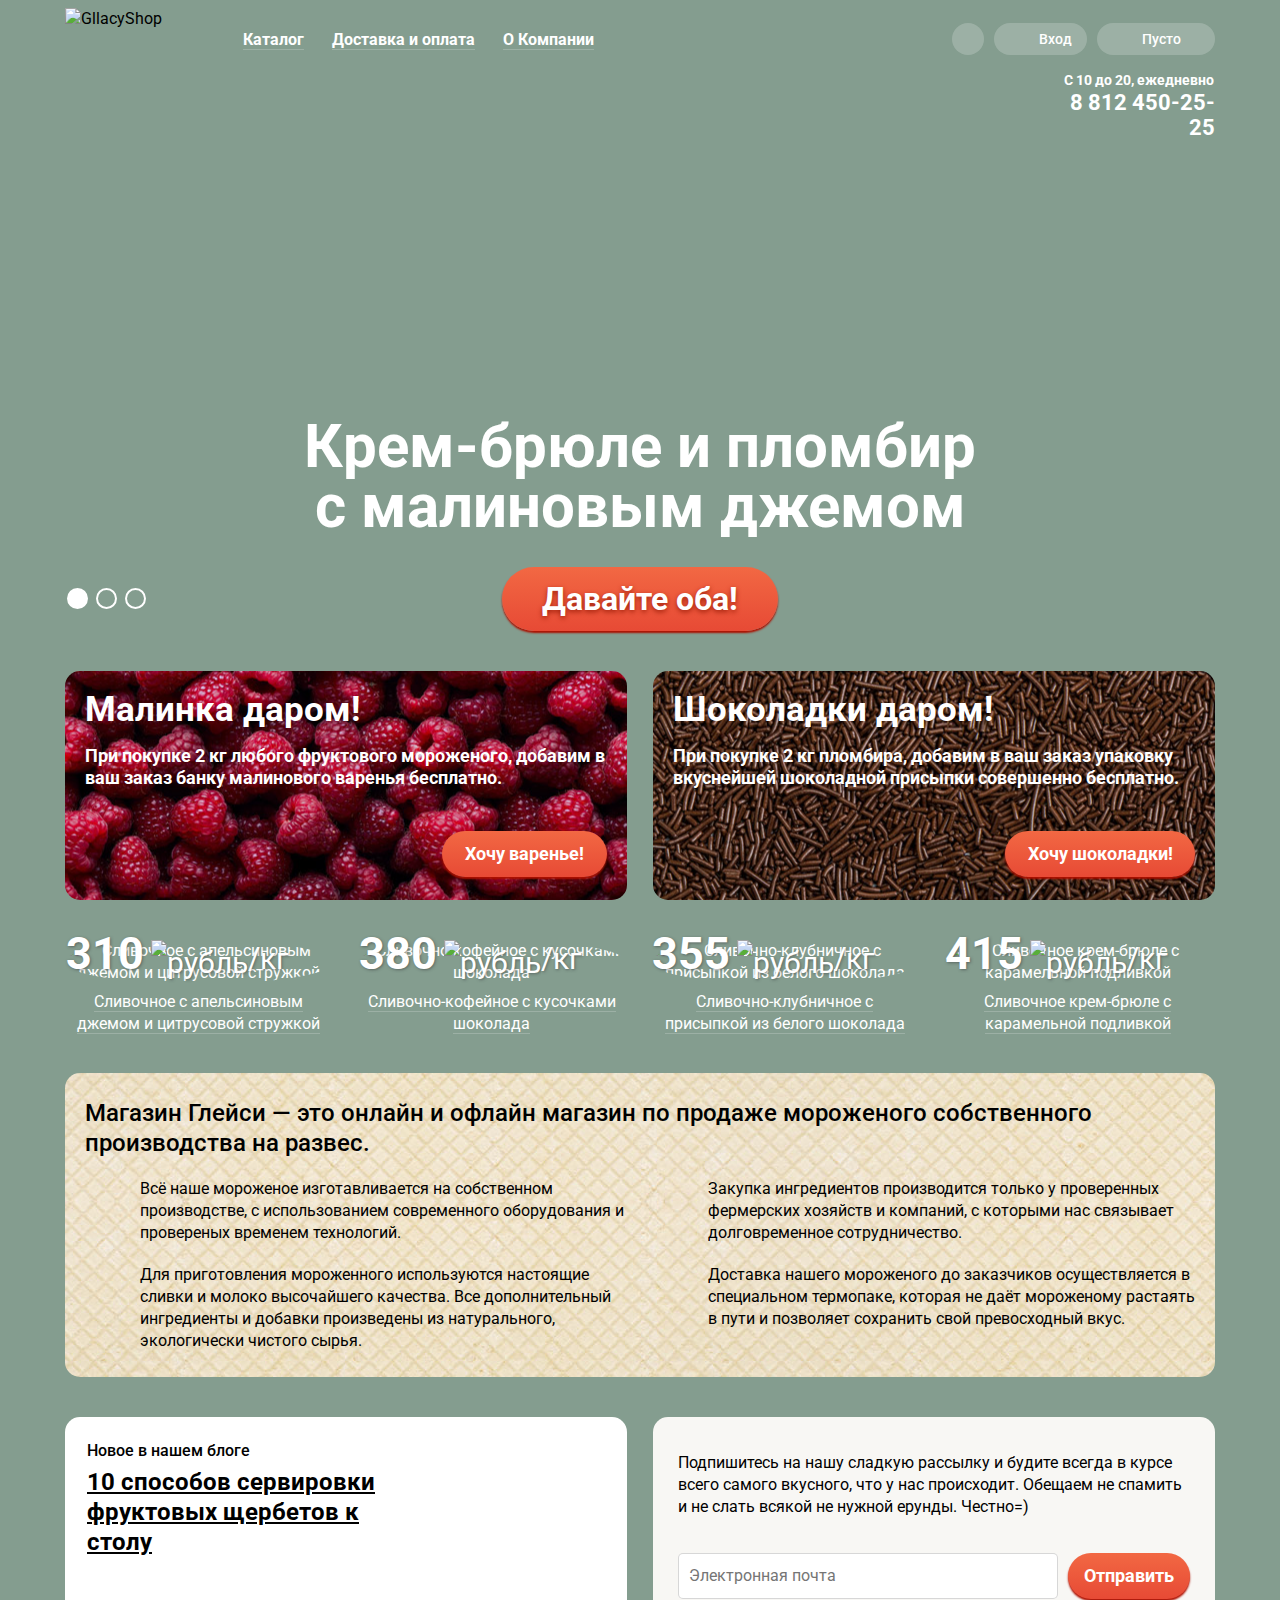
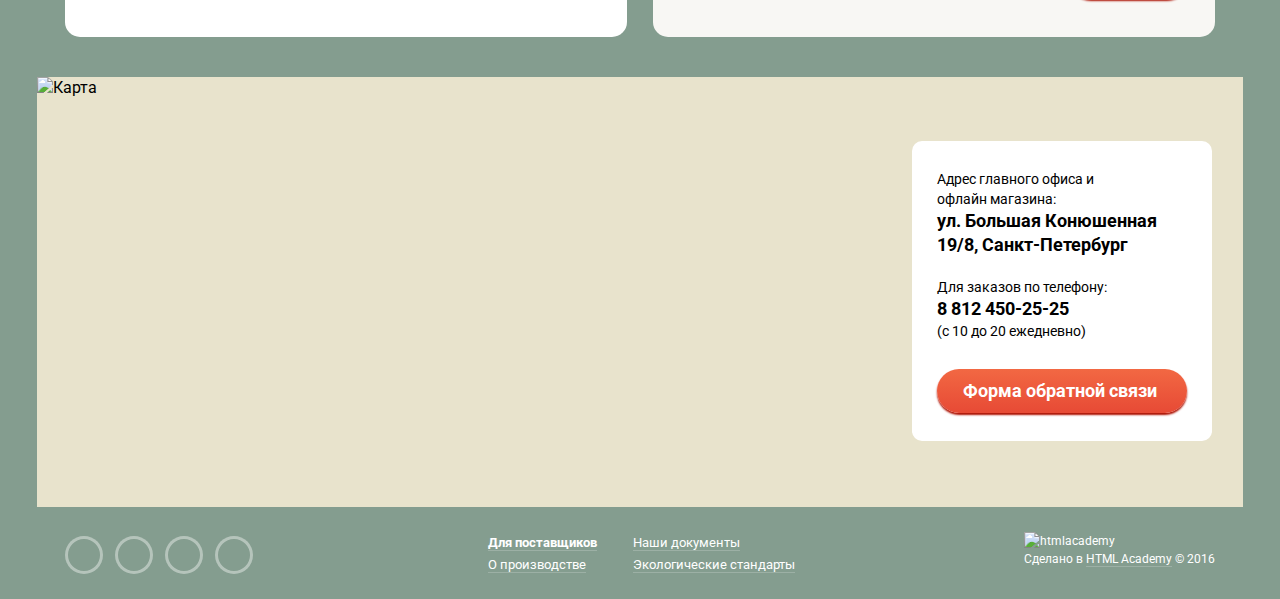
==== commit 4075292c: "Подогнал под пиксель" ====
--- a/index.html
+++ b/index.html
@@ -40,7 +40,7 @@
                 <a href="#">Поиск</a>
                 <div class="search-popup">
                   <label class="float-label">
-                    <input type="text" name="search" placeholder="Что ищем?">
+                    <input class="wrapper" type="text" name="search" placeholder="Что ищем?">
                     <span>Что ищем?</span>
                   </label>
                 </div>
@@ -51,14 +51,14 @@
                 <div class="login-popup">
                   <form action="https://echo.htmlacademy.ru" method="post">
                     <label class="float-label">
-                      <input type="text" name="email" placeholder="Электронная почта">
+                      <input class="wrapper" type="text" name="email" placeholder="Электронная почта">
                       <span>Электронная почта</span>
                     </label>
                     <label class="float-label">
-                      <input type="password" name="password" placeholder="Пароль">
+                      <input class="wrapper" type="password" name="password" placeholder="Пароль">
                       <span>Пароль</span>
                     </label>
-                    <button class="btn" type="submit">Войти</button>
+                    <button class="btn wrapper" type="submit">Войти</button>
                     <div class="login-href">
                       <a href="#">Забыли пароль?</a>
                       <a href="#">Новая регистрация</a>
@@ -220,10 +220,10 @@
               <p>Подпишитесь на нашу сладкую рассылку и будите всегда в курсе всего самого вкусного, что у нас происходит. Обещаем не спамить и не слать всякой не нужной ерунды. Честно=)</p>
               <form action="https://echo.htmlacademy.ru" method="post">
                 <label class="float-label">
-                  <input type="text" name="email" placeholder="Электронная почта">
+                  <input class="wrapper" type="text" name="email" placeholder="Электронная почта">
                   <span>Электронная почта</span>
                 </label>
-                <button class="btn" type="submit">Отправить</button>
+                <button class="btn wrapper" type="submit">Отправить</button>
               </form>
             </div>
           </article>
@@ -242,7 +242,7 @@
               <b>ул. Большая Конюшенная<br>
                 19/8, Санкт-Петербург</b>
             </p>
-            <p>
+            <p class="index-map-info-number">
               Для заказов по телефону:<br>
               <b>8 812 450-25-25</b><br>
               (с 10 до 20 ежедневно)
@@ -281,18 +281,18 @@
 
         <form class="login-form" action="https://echo.htmlacademy.ru" method="post">
           <label class="float-label">
-            <input type="text" name="name" placeholder="Как вас зовут?">
+            <input class="wrapper" type="text" name="name" placeholder="Как вас зовут?">
             <span>Как вас зовут?</span>
           </label>
           <label class="float-label">
-            <input type="text" name="email" placeholder="Ваша почта для ответа?">
+            <input class="wrapper" type="text" name="email" placeholder="Ваша почта для ответа?">
             <span>Ваша почта для ответа?</span>
           </label>
           <label class="float-label">
-            <textarea name="comment" cols="30" rows="10" placeholder="Напишите что-нибудь..."></textarea>
+            <textarea class="wrapper" name="comment" cols="30" rows="10" placeholder="Напишите что-нибудь..."></textarea>
             <span>Напишите что-нибудь...</span>
           </label>
-          <button class="btn" type="submit">Отправить</button>
+          <button class="btn wrapper" type="submit">Отправить</button>
         </form>
       </div>
 
--- a/css/style.css
+++ b/css/style.css
@@ -53,8 +53,8 @@
   content: '';
   position: absolute;
   bottom: -30px;
-  left: 3.6%;
-  right: 3.6%;
+  left: 2.8%;
+  right: 2.8%;
   height: 1px;
   background-color: rgba(255, 255, 255, 0.3);
 }
@@ -76,6 +76,13 @@
   background-image: -webkit-linear-gradient(top, #d84732 0%, #e1613e 100%);
   background-image: linear-gradient(to bottom, #d84732 0%, #e1613e 100%);
   box-shadow: inset 0 2px 2px #ac1000;
+}
+
+.wrapper textarea,
+.wrapper button,
+.wrapper select,
+.wrapper input {
+  font-family: "Roboto", "Arial", sans-serif;
 }
 
 /*header*/
@@ -106,6 +113,7 @@
   -ms-flex-align: center;
   align-items: center;
   margin: 0;
+  margin-top: -2px;
   padding: 0;
   list-style: none;
 }
@@ -145,7 +153,7 @@
 }
 
 .navigation li > a {
-  margin: 5px 15px;
+  margin: 5px 14px;
   font-weight: 700;
   font-size: 16px;
   line-height: 18px;
@@ -605,7 +613,7 @@
 /*index*/
 .slider {
   position: relative;
-  margin-top: 271px;
+  margin-top: 276px;
   margin-bottom: 40px;
 }
 
@@ -680,6 +688,7 @@
   -webkit-box-pack: justify;
   -ms-flex-pack: justify;
   justify-content: space-between;
+  align-items: flex-start;
   margin-bottom: 40px;
 }
 
@@ -735,17 +744,18 @@
   display: -webkit-box;
   display: -ms-flexbox;
   display: flex;
+  -ms-flex-wrap: wrap;
   flex-wrap: wrap;
   -webkit-box-pack: justify;
   -ms-flex-pack: justify;
-  justify-content: center;
+  justify-content: flex-start;
 }
 
 .item {
   position: relative;
   -ms-flex-preferred-size: calc(22.2% * (100 / (100 - 2 * 2.3)));
   flex-basis: calc(22.2% * (100 / (100 - 2 * 2.3)));
-  margin-bottom: 40px;
+  margin-bottom: 38px;
   margin-right: 2.2%;
   box-sizing: border-box;
 }
@@ -997,6 +1007,8 @@
 }
 
 .index-post-newsletter {
+  -ms-flex-item-align: start;
+  align-self: flex-start;
   width: calc(46.6% * (100 / (100 - 2 * 2.3)));
   padding: 5px;
   background: #f8f7f4 url("../img/letter-pattern.png");
@@ -1037,7 +1049,6 @@
   flex-grow: 1;
   margin-right: 10px;
   padding: 10px;
-  font-family: "Roboto", "Arial", sans-serif;
   font-weight: 400;
   font-size: 16px;
   line-height: 24px;
@@ -1061,7 +1072,6 @@
   font-weight: 700;
   font-size: 18px;
   line-height: 24px;
-  font-family: "Roboto", "Arial", sans-serif;
   border-radius: 25px;
   border: none;
   cursor: pointer;
@@ -1082,10 +1092,10 @@
 
 .index-map-info {
   position: absolute;
-  right: 30px;
+  right: 31px;
   top: 64px;
   width: 250px;
-  padding: 30px 25px;
+  padding: 28px 25px;
   font-size: 14px;
   line-height: 20px;
   background-color: #ffffff;
@@ -1094,7 +1104,11 @@
 
 .index-map-info p {
   margin: 0;
-  margin-bottom: 23px;
+  margin-bottom: 20px;
+}
+
+.index-map-info .index-map-info-number {
+  margin-bottom: 28px;
 }
 
 .index-map-info b {
@@ -1104,7 +1118,7 @@
 
 .index-map-info .btn {
   display: block;
-  padding: 10px 25px;
+  padding: 10px 26px;
   font-weight: 700;
   font-size: 18px;
   line-height: 24px;
@@ -1165,7 +1179,7 @@
   justify-content: space-between;
   -ms-flex-line-pack: justify;
   align-content: space-between;
-  max-width: 865px;
+  width: 867px;
   margin-top: 28px;
   margin-bottom: 38px;
   font-weight: 500;
@@ -1202,7 +1216,7 @@
   line-height: 18px;
   font-family: "Roboto", "Arial", sans-serif;
   color: #ffffff;
-  background: rgba(255, 255, 255, 0.2) url("../img/spritesheet.png") no-repeat 155px -175px;
+  background: rgba(255, 255, 255, 0.2) url("../img/spritesheet.png") no-repeat 155px -173px;
   border: none;
   border-radius: 20px;
   -webkit-appearance: none;
@@ -1214,7 +1228,7 @@
 .sort select:focus {
   font-weight: 500;
   color: #000000;
-  background: #ffffff url("../img/spritesheet.png") no-repeat 155px -200px;
+  background: #ffffff url("../img/spritesheet.png") no-repeat 155px -199px;
 }
 
 .price {
@@ -1413,6 +1427,20 @@
 
 .fillers-wrapper label:hover input[type="checkbox"]:checked + .checkbox-indicator {
   background: url("../img/spritesheet.png") no-repeat -10px -144px;
+}
+
+.fillers-wrapper input:disabled ~ span,
+fillers-wrapper input:checked:disabled ~ span {
+  opacity: 0.4;
+  cursor: not-allowed;
+}
+
+.fillers-wrapper label:hover input[type="checkbox"]:disabled + .checkbox-indicator {
+  background: url("../img/spritesheet.png") no-repeat -15px -39px;
+}
+
+.fillers-wrapper label:hover input[type="checkbox"]:checked:disabled + .checkbox-indicator {
+  background: url("../img/spritesheet.png") no-repeat -10px -114px;
 }
 
 .settings button {
@@ -1444,10 +1472,15 @@
 }
 
 .catalog-items {
+  display: -webkit-box;
+  display: -ms-flexbox;
   display: flex;
+  -ms-flex-wrap: wrap;
   flex-wrap: wrap;
-  justify-content: center;
-  margin-bottom: 37px;
+  -webkit-box-pack: start;
+  -ms-flex-pack: start;
+  justify-content: flex-start;
+  margin-bottom: 42px;
 }
 
 .paginator {
@@ -1539,6 +1572,7 @@
 }
 
 .footer-social {
+  margin-top: 5px;
   font-size: 0;
 }
 
@@ -1582,7 +1616,7 @@
 }
 
 .footer-info {
-  width: 330px;
+  width: 342px;
   font-size: 13px;
   line-height: 18px;
 }
@@ -1614,6 +1648,7 @@
 
 .footer-info a {
   float: left;
+  margin-top: 4px;
   color: #ffffff;
   text-decoration: none;
 }
@@ -1632,6 +1667,7 @@
 }
 
 .footer-copyright {
+  margin-top: -5px;
   font-size: 12px;
   line-height: 18px;
 }
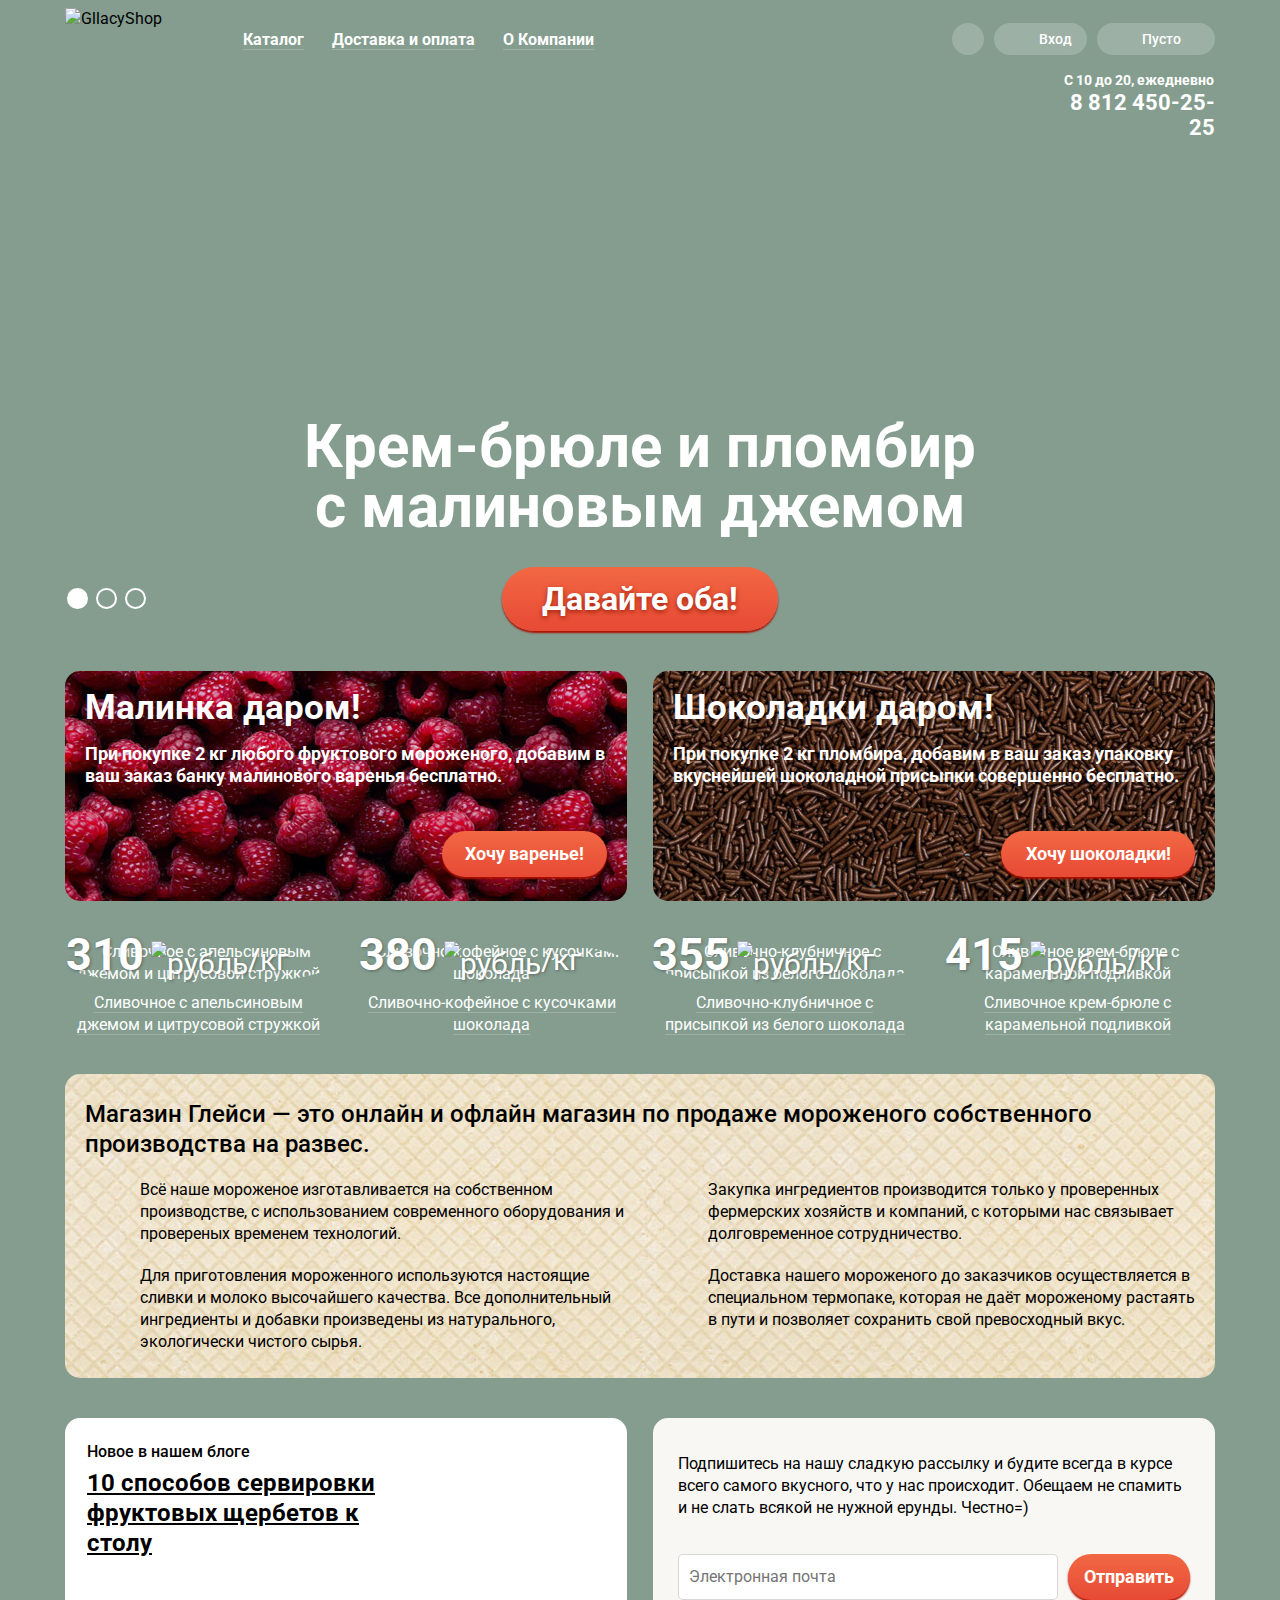
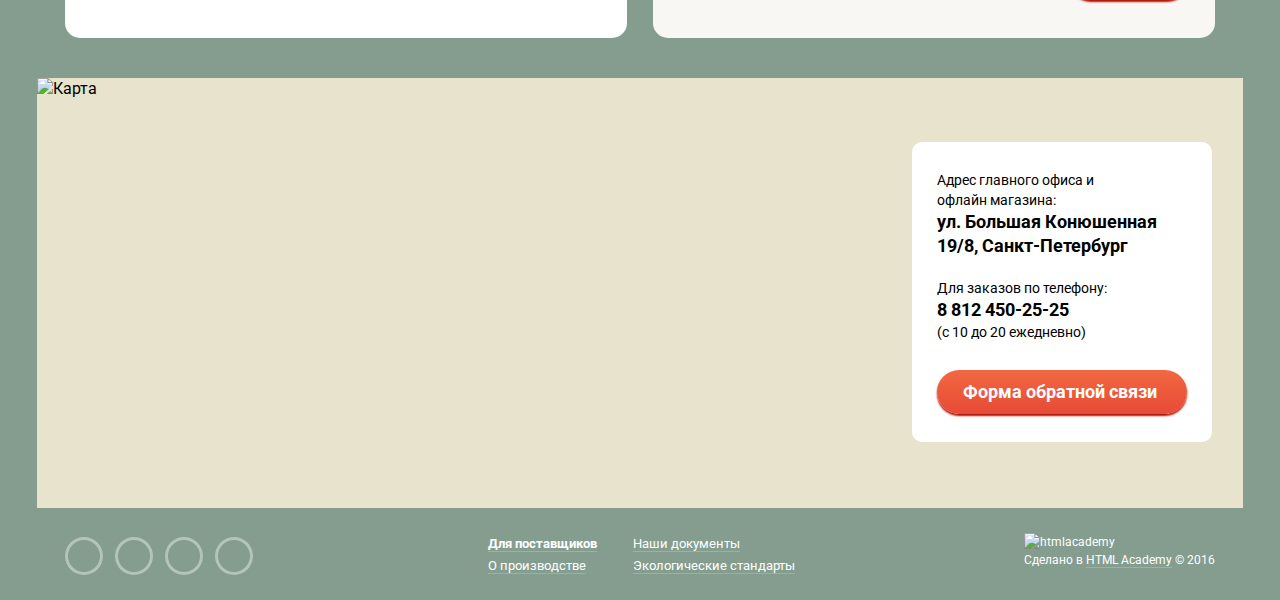
==== commit 65eca668: "Поправки под ie" ====
--- a/index.html
+++ b/index.html
@@ -8,7 +8,7 @@
     <link rel="stylesheet" href="css/style.css">
   </head>
 
-  <body>
+  <body class="application">
     <div class="wrapper body-ice1">
       <header class="main-header">
         <div class="container flex-header">
@@ -40,7 +40,7 @@
                 <a href="#">Поиск</a>
                 <div class="search-popup">
                   <label class="float-label">
-                    <input class="wrapper" type="text" name="search" placeholder="Что ищем?">
+                    <input type="text" name="search" placeholder="Что ищем?">
                     <span>Что ищем?</span>
                   </label>
                 </div>
@@ -51,14 +51,14 @@
                 <div class="login-popup">
                   <form action="https://echo.htmlacademy.ru" method="post">
                     <label class="float-label">
-                      <input class="wrapper" type="text" name="email" placeholder="Электронная почта">
+                      <input type="text" name="email" placeholder="Электронная почта">
                       <span>Электронная почта</span>
                     </label>
                     <label class="float-label">
-                      <input class="wrapper" type="password" name="password" placeholder="Пароль">
+                      <input type="password" name="password" placeholder="Пароль">
                       <span>Пароль</span>
                     </label>
-                    <button class="btn wrapper" type="submit">Войти</button>
+                    <button class="btn" type="submit">Войти</button>
                     <div class="login-href">
                       <a href="#">Забыли пароль?</a>
                       <a href="#">Новая регистрация</a>
@@ -220,10 +220,10 @@
               <p>Подпишитесь на нашу сладкую рассылку и будите всегда в курсе всего самого вкусного, что у нас происходит. Обещаем не спамить и не слать всякой не нужной ерунды. Честно=)</p>
               <form action="https://echo.htmlacademy.ru" method="post">
                 <label class="float-label">
-                  <input class="wrapper" type="text" name="email" placeholder="Электронная почта">
+                  <input type="text" name="email" placeholder="Электронная почта">
                   <span>Электронная почта</span>
                 </label>
-                <button class="btn wrapper" type="submit">Отправить</button>
+                <button class="btn" type="submit">Отправить</button>
               </form>
             </div>
           </article>
@@ -281,18 +281,18 @@
 
         <form class="login-form" action="https://echo.htmlacademy.ru" method="post">
           <label class="float-label">
-            <input class="wrapper" type="text" name="name" placeholder="Как вас зовут?">
+            <input type="text" name="name" placeholder="Как вас зовут?">
             <span>Как вас зовут?</span>
           </label>
           <label class="float-label">
-            <input class="wrapper" type="text" name="email" placeholder="Ваша почта для ответа?">
+            <input type="text" name="email" placeholder="Ваша почта для ответа?">
             <span>Ваша почта для ответа?</span>
           </label>
           <label class="float-label">
-            <textarea class="wrapper" name="comment" cols="30" rows="10" placeholder="Напишите что-нибудь..."></textarea>
+            <textarea name="comment" cols="30" rows="10" placeholder="Напишите что-нибудь..."></textarea>
             <span>Напишите что-нибудь...</span>
           </label>
-          <button class="btn wrapper" type="submit">Отправить</button>
+          <button class="btn" type="submit">Отправить</button>
         </form>
       </div>
 
--- a/css/style.css
+++ b/css/style.css
@@ -78,11 +78,11 @@
   box-shadow: inset 0 2px 2px #ac1000;
 }
 
-.wrapper textarea,
-.wrapper button,
-.wrapper select,
-.wrapper input {
-  font-family: "Roboto", "Arial", sans-serif;
+.application textarea,
+.application button,
+.application select,
+.application input {
+  font: inherit;
 }
 
 /*header*/
@@ -164,7 +164,7 @@
 
 .navigation .active-menu {
   margin: 0;
-  padding: 5px 15px;
+  padding: 5px 14px;
   background-color: #d07058;
   border: none;
   border-radius: 20px;
@@ -173,7 +173,7 @@
 .navigation li > a:hover,
 .navigation li > a:focus {
   margin: 0;
-  padding: 5px 15px;
+  padding: 5px 14px;
   color: #000000;
   background-color: #f7f6f3;
   border-radius: 20px;
@@ -694,7 +694,8 @@
 
 .banner {
   width: calc(46.6% * (100 / (100 - 2 * 2.3)));
-  padding: 18px 20px;
+  min-height: 230px;
+  padding: 16px 20px;
   font-weight: 700;
   font-size: 18px;
   line-height: 22px;
@@ -712,7 +713,7 @@
 
 .banner p {
   margin: 0;
-  margin-bottom: 42px;
+  margin-bottom: 44px;
 }
 
 .banner .btn {
@@ -728,7 +729,7 @@
 }
 
 .banner-chocolate .btn {
-  width: 150px;
+  width: 154px;
 }
 
 .banner-raspberry {
@@ -1224,6 +1225,10 @@
   appearance: none;
 }
 
+.sort select::-ms-expand {
+  display: none;
+}
+
 .sort select:hover,
 .sort select:focus {
   font-weight: 500;
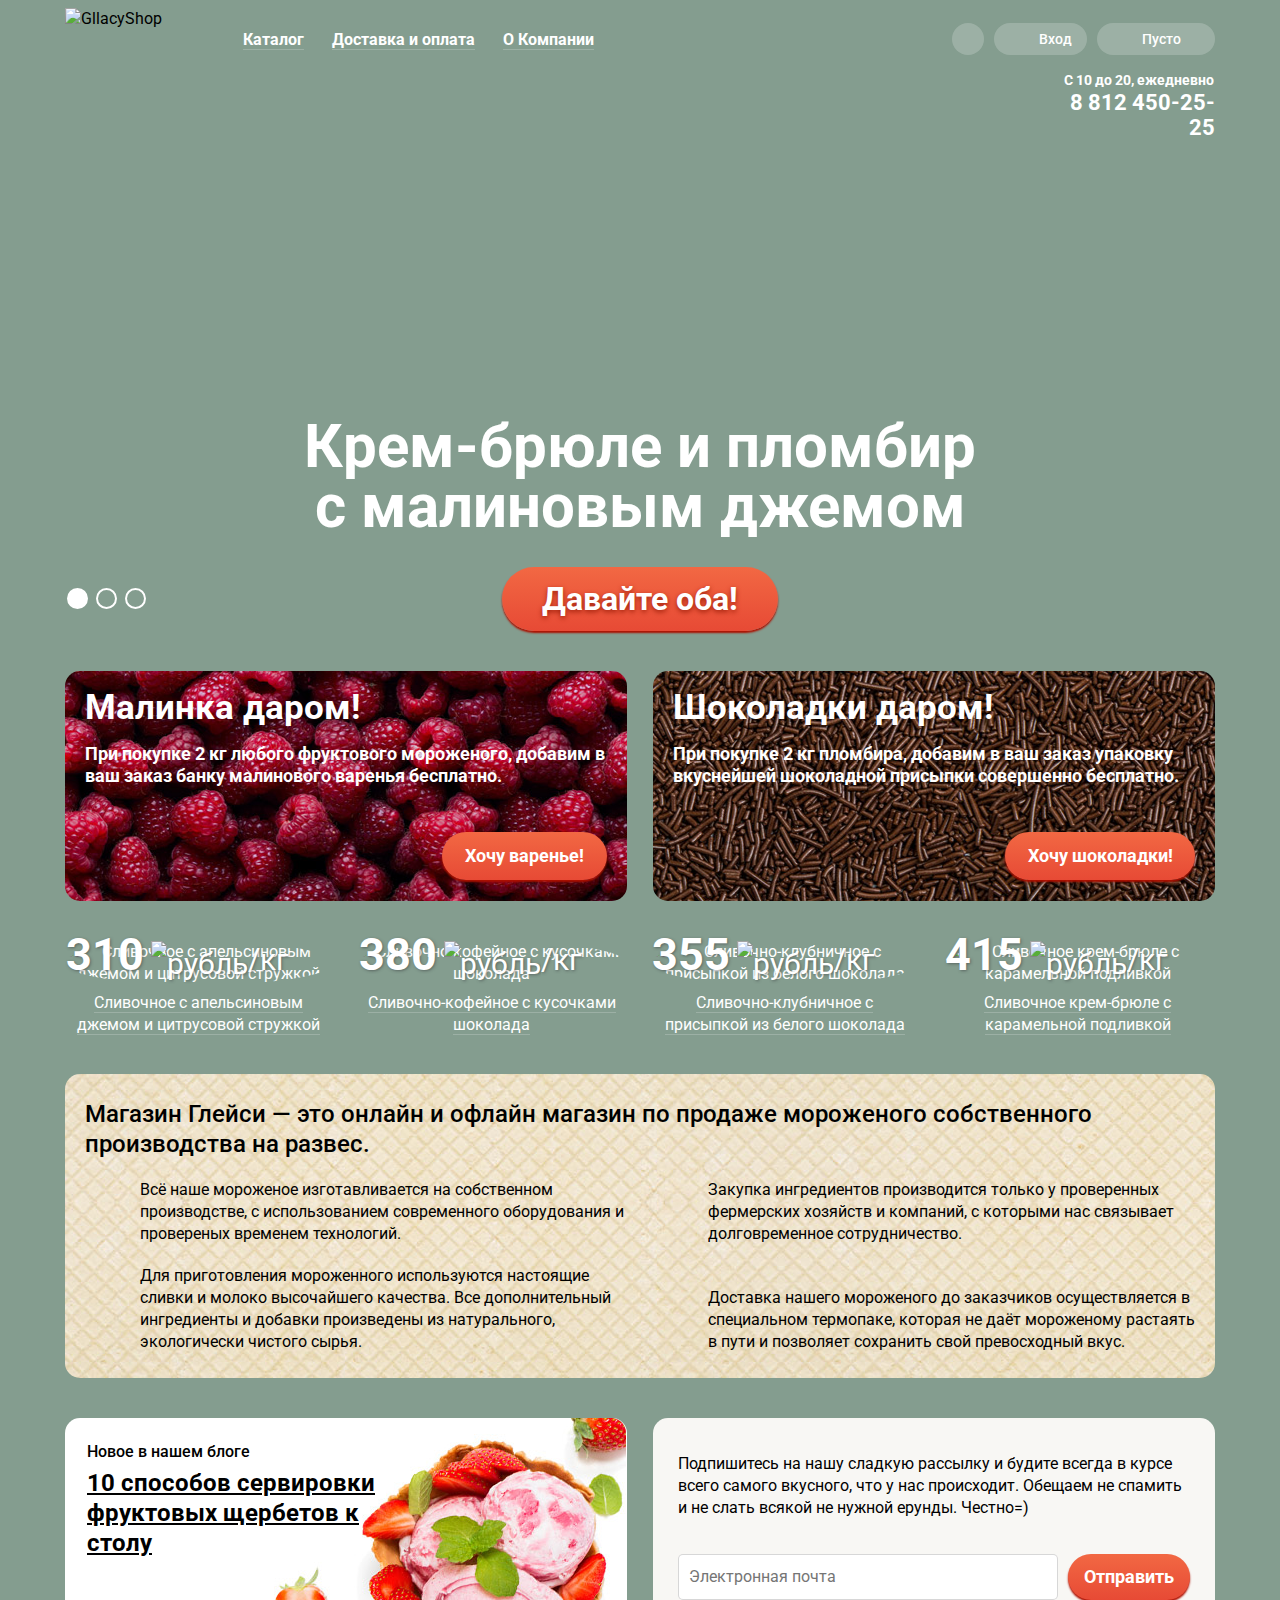
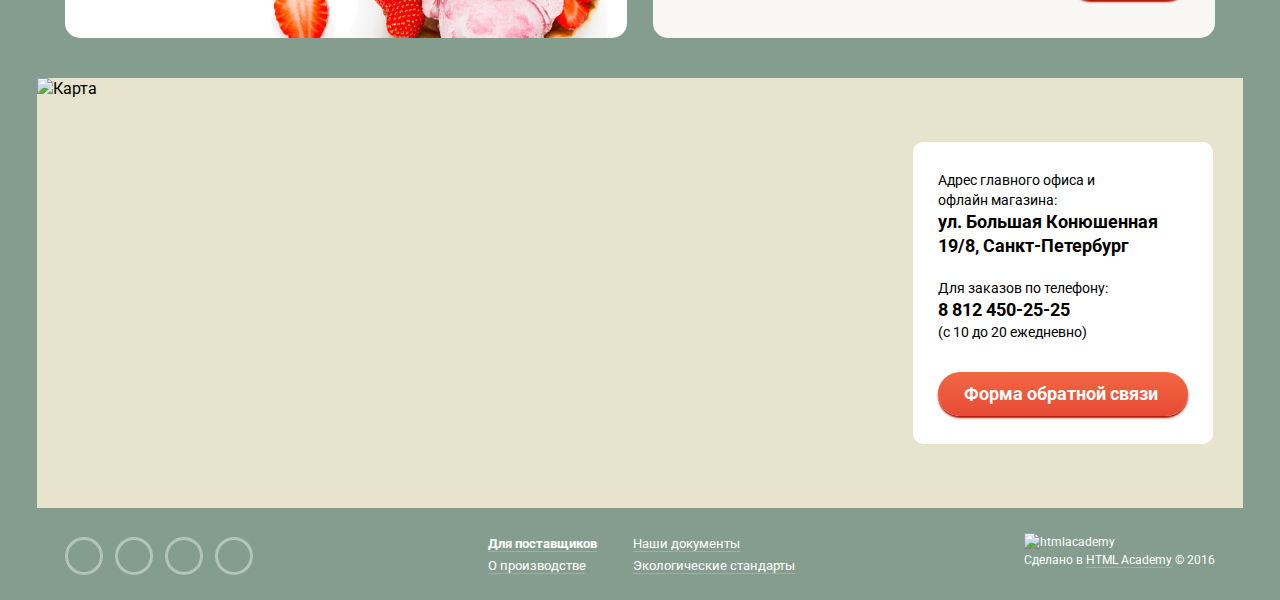
==== commit 5d055ab5: "минифицировал css" ====
--- a/index.html
+++ b/index.html
@@ -5,7 +5,7 @@
     <title>HTML Academy: Глейси</title>
     <link href="https://fonts.googleapis.com/css?family=Roboto:400,500,700&amp;subset=cyrillic" rel="stylesheet">
     <link rel="stylesheet" href="css/normalize.css">
-    <link rel="stylesheet" href="css/style.css">
+    <link rel="stylesheet" href="css/style.min.css">
   </head>
 
   <body class="application">
--- a/css/style.min.css
+++ b/css/style.min.css
@@ -0,0 +1 @@
+.banner,.index-about-left,.index-about-right{-webkit-box-orient:vertical;-webkit-box-direction:normal}.btn-social,.index-post-news a,.item-content-href,.item-hover .btn,.login-href,.slide .btn{vertical-align:top}body{min-width:900px;font-weight:400;font-size:16px;line-height:22px;font-family:Roboto,Arial,sans-serif;color:#000;background-color:#849d8f}.btn,.navigation li>a{color:#fff;text-decoration:none}.body-ice1{background:url(../img/ice-1.png) center top no-repeat #849d8f}.body-ice1::after,.body-ice1::before{content:'';visibility:hidden}.body-ice1::before{background-image:url(../img/ice-2.png)}.body-ice1::after{background-image:url(../img/ice-3.png)}.body-ice2{background:url(../img/ice-2.png) center top no-repeat #8996a6}.body-ice3{background:url(../img/ice-3.png) center top no-repeat #9d8b84}.inner-page{background:-webkit-linear-gradient(top,rgba(255,255,255,.2) 0,#849d8f 40%) #849d8f;background:linear-gradient(to bottom,rgba(255,255,255,.2) 0,#849d8f 40%) #849d8f}.container{max-width:1150px;margin:0 auto;padding:0 2.3%}.inner-container{position:relative}.inner-container::after{content:'';position:absolute;bottom:-30px;left:2.8%;right:2.8%;height:1px;background-color:rgba(255,255,255,.3)}.btn{background-image:-webkit-linear-gradient(top,#f26843 0,#e74a35 100%);background-image:linear-gradient(to bottom,#f26843 0,#e74a35 100%);box-shadow:0 2px 2px #ac1000}.btn:hover{background-image:-webkit-linear-gradient(top,#f58669 0,#ec6f5e 100%);background-image:linear-gradient(to bottom,#f58669 0,#ec6f5e 100%)}.btn:active{background-image:-webkit-linear-gradient(top,#d84732 0,#e1613e 100%);background-image:linear-gradient(to bottom,#d84732 0,#e1613e 100%);box-shadow:inset 0 2px 2px #ac1000}.application button,.application input,.application select,.application textarea{font:inherit}.settings button,.sort select{font-family:Roboto,Arial,sans-serif}.flex-header{display:-webkit-box;display:-ms-flexbox;display:flex;-webkit-box-pack:justify;-ms-flex-pack:justify;justify-content:space-between;-ms-flex-wrap:wrap;flex-wrap:wrap;padding-top:10px}.main-navigation{-ms-flex-preferred-size:550px;flex-basis:550px}.navigation{display:-webkit-box;display:-ms-flexbox;display:flex;-ms-flex-wrap:wrap;flex-wrap:wrap;-webkit-box-align:center;-ms-flex-align:center;align-items:center;margin:-2px 0 0;padding:0;list-style:none}.navigation>li:first-child{margin-right:10px;padding:0}.sub{position:relative;padding:10px 0}.main-navigation-sub{position:absolute;top:40px;left:-5px;z-index:3;display:none;width:145px;margin:0;padding:0;list-style:none;background-color:#f7f6f3;border-radius:5px;box-shadow:0 20px 20px rgba(0,0,0,.4)}.sub:hover .main-navigation-sub{display:block}.logo{width:154px;height:64px}.navigation li>a{margin:5px 14px;font-weight:700;font-size:16px;line-height:18px;border-bottom:1px solid rgba(255,255,255,.2)}.navigation .active-menu{margin:0;padding:5px 14px;background-color:#d07058;border:none;border-radius:20px}.navigation li>a:focus,.navigation li>a:hover{margin:0;padding:5px 14px;color:#000;background-color:#f7f6f3;border-radius:20px}.navigation li>a:active{box-shadow:inset 0 2px 1px #696969}.main-navigation-sub li{padding:5px 0}.main-navigation-sub li>a{display:block;margin:0;padding:5px 20px;font-weight:400;font-size:14px;line-height:16px;color:#000;border:none}.basket-item,.user-block{display:-webkit-box;display:-ms-flexbox}.login,.search{margin-right:10px}.main-navigation-sub li:first-child{position:relative}.main-navigation-sub li:first-child::after{content:'';position:absolute;right:10px;bottom:0;left:10px;height:1px;background-color:rgba(0,0,0,.2)}.main-navigation-sub .new{font-weight:700}.main-navigation-sub li>a:focus,.main-navigation-sub li>a:hover{padding:5px 20px;background-color:#fbded8;border-radius:0}.main-navigation-sub li>a:active{background-color:#f6b5a5;box-shadow:none}.basket-popup,.item-hover,.login-popup,.search-popup{box-shadow:0 20px 20px rgba(0,0,0,.4)}.main-navigation-sub .active{background-color:#d07058}.user-block{display:flex;-webkit-box-pack:end;-ms-flex-pack:end;justify-content:flex-end;-webkit-box-align:center;-ms-flex-align:center;align-items:center;margin-left:auto;font-size:14px;line-height:16px}.search{position:relative;padding:13px 0}.search a{display:block;width:32px;height:32px;font-size:0;background:url(../img/spritesheet.png) -3px -508px no-repeat rgba(255,255,255,.2);border-radius:50%}.login-popup input,.search-popup input{font-size:14px;line-height:24px;box-sizing:border-box}.search a:hover{background:url(../img/spritesheet.png) -3px -534px no-repeat #fff}.search-popup{position:absolute;top:50px;right:0;z-index:10;display:none;width:340px;padding:20px 15px;background-color:#f8f7f4;border-radius:5px;box-sizing:border-box}.login>a,.search:hover .search-popup{display:block}.search-popup input{width:100%;padding:10px 15px;color:#323232;border:1px solid rgba(178,178,178,.52);border-radius:5px}.search-popup input:hover{padding:9px 14px;border:2px solid rgba(154,154,154,.52)}.search-popup input:focus{padding:9px 14px;border:2px solid rgba(46,136,228,.52)}.login{position:relative;padding:13px 0}.login>a{padding:8px 15px 8px 45px;font-weight:500;color:#fff;background:url(../img/spritesheet.png) 5px -451px no-repeat rgba(255,255,255,.2);border-radius:20px;text-decoration:none}.login>a:hover{color:#000;background:url(../img/spritesheet.png) 5px -479px no-repeat #fff}.login-popup{position:absolute;top:50px;right:0;z-index:3;display:none;width:280px;padding:20px;background-color:#f8f7f4;border-radius:5px;box-sizing:border-box}.login-popup input{width:100%;margin-bottom:20px;padding:10px 15px;color:#323232;border:1px solid rgba(178,178,178,.52);border-radius:5px}.login-popup input:hover{padding:9px 14px;border:2px solid rgba(154,154,154,.52)}.login-popup input:focus{padding:9px 14px;border:2px solid rgba(46,136,228,.52)}.float-label{position:relative;display:block}.float-label span{position:absolute;display:none;top:-15px;left:13px;font-size:10px}.float-label input:focus+span,.float-label input:not(:placeholder-shown)+span,.float-label textarea:focus+span,.float-label textarea:not(:placeholder-shown)+span{display:block;font-size:11px;line-height:13px;color:#999}.float-label input:focus+span,.float-label textarea:focus+span{font-size:11px;line-height:13px;color:#5b9ddf}.float-label input:focus::-webkit-input-placeholder,.float-label textarea:focus::-webkit-input-placeholder{color:transparent}.float-label input:focus::-moz-placeholder,.float-label textarea:focus::-moz-placeholder{color:transparent}.float-label input:focus:-ms-input-placeholder,.float-label textarea:focus:-ms-input-placeholder{color:transparent}.login-href{display:inline-block;padding-top:2px}.basket>a,.login-href a,.login:hover .login-popup{display:block}.login-href a{margin:0 0 5px;padding:0;font-size:13px;line-height:16px;color:#323232;text-decoration:underline}.basket>a,.breadcrumbs a,.footer-copyright a,.footer-info a,.item-content a,.paginator a{text-decoration:none}.login-href a:hover{color:#e84d37;background:0 0}.login-popup button{margin-right:12px;padding:10px 25px;font-weight:700;font-size:18px;line-height:24px;border:none;border-radius:20px}.basket{position:relative;width:118px;padding:13px 0;text-align:left}.basket>a{padding:8px 15px 8px 45px;font-weight:500;color:#fff;background:url(../img/spritesheet.png) 5px -284px no-repeat rgba(255,255,255,.2);border-radius:20px}.banner,.basket-total,.meta-number,.meta-time,.slide .btn,.slide-title{font-weight:700}.basket .inner-basket,.basket>a:hover{color:#000;background:url(../img/spritesheet.png) 5px -314px no-repeat #fff}.basket-popup{position:absolute;top:50px;right:0;z-index:3;display:none;width:540px;padding:20px;background-color:#f8f7f4;border-radius:5px;box-sizing:border-box}.basket:hover .basket-popup{display:block}.basket-item{position:relative;display:flex;-webkit-box-pack:justify;-ms-flex-pack:justify;justify-content:space-between;-webkit-box-align:center;-ms-flex-align:center;align-items:center;margin-bottom:20px;font-size:13px;line-height:16px}.basket-item-title,.index-banner{display:-webkit-box;display:-ms-flexbox}.delete{position:absolute;top:15px;width:12px;height:12px;font-size:0;border:none;cursor:pointer}.basket-total::before,.hit::before{content:'';top:0}.delete::after,.delete::before{content:'';position:absolute;width:15px;height:1px;background-color:#323232}.delete::before{-webkit-transform:rotate(45deg);transform:rotate(45deg)}.delete::after{-webkit-transform:rotate(-45deg);transform:rotate(-45deg)}.basket-item-title{display:flex;-ms-flex-preferred-size:265px;flex-basis:265px;-webkit-box-align:center;-ms-flex-align:center;align-items:center;margin-left:27px}.basket-popup .btn,.meta{display:block;margin-left:auto}.basket-item-title img{margin-right:15px;border-radius:50%}.title-description{width:217px}.basket-item-count span{color:#999}.basket-total{position:relative;margin-bottom:15px;padding-top:15px;font-size:15px;line-height:18px;text-align:right}.basket-total::before{position:absolute;right:0;left:0;height:1px;background-color:#cacac7}.basket-popup .btn{width:142px;padding:10px 15px;font-weight:700;font-size:18px;line-height:24px;border-radius:20px}.meta{width:167px;margin-top:1px;text-align:right;color:#fff}.banner .btn,.item-content,.item-hover,.paginator a,.slide{text-align:center}.meta-time{margin-bottom:5px;margin-right:1px;font-size:14px;line-height:16px}.meta-number{font-size:22px;line-height:24px}.slider{position:relative;margin-top:276px;margin-bottom:40px}.slide{width:700px;margin:0 auto}.slide-title{margin:0 0 30px;font-size:60px;line-height:60px;color:#fff}.slide .btn{display:inline-block;padding:10px 40px;font-size:32px;line-height:44px;border-radius:35px;text-shadow:0 2px 5px #a0200b}.slide{display:none}.slide-show{display:block}.slider-control{position:absolute;left:2px;bottom:22px}.slider button{bottom:30px;width:21px;height:21px;margin-right:4px;font-size:0;background-color:transparent;border:2px solid #fff;border-radius:50%;cursor:pointer}.slider button:hover{background-color:rgba(255,255,255,.4)}.slider .active,.slider button:active{background-color:#fff}.index-banner{display:flex;-webkit-box-pack:justify;-ms-flex-pack:justify;justify-content:space-between;-webkit-box-align:start;-ms-flex-align:start;align-items:flex-start;margin-bottom:40px}.banner{display:-webkit-box;display:-ms-flexbox;display:flex;-ms-flex-direction:column;flex-direction:column;width:calc(46.6% * (100 / (100 - 2 * 2.3)));min-height:230px;padding:16px 20px;font-size:18px;line-height:22px;color:#fff;border-radius:15px;box-sizing:border-box}.banner-title{margin:0 0 15px;font-size:35px;line-height:41px}.banner p{margin:0}.banner .btn{display:block;width:125px;margin-top:auto;margin-left:auto;margin-bottom:5px;padding:12px 20px;font-size:18px;line-height:24px;border-radius:25px}.index-about,.index-items{display:-webkit-box;display:-ms-flexbox}.banner-chocolate .btn{width:150px}.banner-raspberry{margin-right:25px;background:url(../img/raspberry-bg.jpg) center #ad2f4d}.banner-chocolate{background:url(../img/chocolate-bg.jpg) center #ad2f4d}.index-items{display:flex;-ms-flex-wrap:wrap;flex-wrap:wrap;-webkit-box-pack:justify;-ms-flex-pack:justify;justify-content:flex-start}.item{position:relative;-ms-flex-preferred-size:calc(22.2% * (100 / (100 - 2 * 2.3)));flex-basis:calc(22.2% * (100 / (100 - 2 * 2.3)));margin-bottom:38px;margin-right:2.2%;box-sizing:border-box}.item:nth-child(4n){margin-right:0}.item-content{position:relative;font-weight:400;font-size:16px;line-height:22px;color:#fff}.hit::before{position:absolute;left:0;z-index:3;width:61px;height:61px;background:url(../img/spritesheet.png) -10px -722px no-repeat}.item-content-img{position:relative;margin-bottom:7px}.item-content-img img{width:100%;height:auto;border-radius:50%}.item-content-price{position:absolute;left:1px;bottom:6%;margin:0;font-size:30px;line-height:45px;text-shadow:1px 1px 3px rgba(49,50,53,.5)}.item-content-price span{font-weight:700;font-size:45px;line-height:45px}.item-content-price img{position:relative;width:27px;height:36px;top:4px;border-radius:0}.item-content-href{display:inline-block;width:95%}.item-content a{position:relative;z-index:5;color:#fff;border-bottom:1px solid rgba(255,255,255,.2)}.item-content a:active,.item-content a:hover{color:#ffbc9e}.item:hover a{border:none}.item-hover{position:absolute;top:-10px;bottom:-75px;left:-10px;right:-10px;z-index:2;display:none;padding:10px;-ms-flex-preferred-size:calc(24.4% * (100 / (100 - 2 * 2.3)));flex-basis:calc(24.4% * (100 / (100 - 2 * 2.3)));background-color:rgba(255,255,255,.2);border-radius:5px;box-sizing:border-box}.item-hover .btn{position:absolute;bottom:20px;left:50%;display:inline-block;min-width:195px;margin:0;padding:10px 3px;font-weight:700;font-size:18px;line-height:24px;border-radius:25px;-webkit-transform:translateX(-50%);transform:translateX(-50%)}.item:hover .item-hover{display:block}.index-about{display:flex;-ms-flex-wrap:wrap;flex-wrap:wrap;-webkit-box-pack:justify;-ms-flex-pack:justify;justify-content:space-between;margin-bottom:40px;padding:25px 20px;font-size:16px;line-height:22px;background:url(../img/bg-wafer.jpg) #eaddbf;border-radius:15px}.index-about-title{width:100%;margin:0 0 20px;font-weight:500;font-size:24px;line-height:30px}.index-about-left,.index-about-right{display:-webkit-box;display:-ms-flexbox;display:flex;-ms-flex-direction:column;flex-direction:column;width:calc(46.6% * (100 / (100 - 2 * 2.3)));padding-left:55px;box-sizing:border-box}.index-about-left p,.index-about-right p{margin:0 0 20px;position:relative}.index-about-left .ice::before,.index-about-left .sheet::before,.index-about-right .row::before,.index-about-right .thermometer::before{position:absolute;top:-15px;left:-55px;width:50px;height:50px;content:''}.index-about p:last-child{margin-bottom:0;margin-top:auto}.index-about-left .ice::before{background:url(../img/spritesheet.png) -10px -792px no-repeat}.index-about-left .sheet::before{background:url(../img/spritesheet.png) -10px -850px no-repeat}.index-about-right .row::before{background:url(../img/spritesheet.png) -10px -662px no-repeat}.index-about-right .thermometer::before{background:url(../img/spritesheet.png) -10px -909px no-repeat}.index-posts{display:-webkit-box;display:-ms-flexbox;display:flex;-webkit-box-pack:justify;-ms-flex-pack:justify;justify-content:space-between;margin-bottom:40px}.index-post-news,.index-post-newsletter{display:-webkit-box;display:-ms-flexbox;-ms-flex-direction:column;min-height:220px;border-radius:15px;box-sizing:border-box;-webkit-box-orient:vertical;-webkit-box-direction:normal}.index-post-news{display:flex;flex-direction:column;width:calc(46.6% * (100 / (100 - 2 * 2.3)));padding:23px 22px;background:url(../img/strawberry-bg.jpg) center no-repeat #fff}.index-post-news p{margin:0 0 5px;font-weight:500;font-size:16px;line-height:22px}.index-post-news a{display:inline-block;width:300px;font-weight:700;font-size:24px;line-height:30px;color:#000}.index-post-news a:hover{color:#e84d37}.index-post-newsletter{display:flex;flex-direction:column;-ms-flex-item-align:start;align-self:flex-start;width:calc(46.6% * (100 / (100 - 2 * 2.3)));padding:5px;background:url(../img/letter-pattern.png) #f8f7f4}.index-post-newsletter .border{display:-webkit-box;display:-ms-flexbox;display:flex;-webkit-box-orient:vertical;-webkit-box-direction:normal;-ms-flex-direction:column;flex-direction:column;min-height:210px;padding:30px 20px;background-color:#f8f7f4;border-radius:15px;box-sizing:border-box}.index-post-newsletter p{margin:0}.index-post-newsletter form{display:-webkit-box;display:-ms-flexbox;display:flex;margin-top:auto;margin-bottom:3px}.index-post-newsletter label{display:-webkit-box;display:-ms-flexbox;display:flex;-webkit-box-flex:1;-ms-flex-positive:1;flex-grow:1}.index-post-newsletter input{-webkit-box-flex:1;-ms-flex-positive:1;flex-grow:1;margin-right:10px;padding:10px;font-weight:400;font-size:16px;line-height:24px;color:#323232;border-radius:5px;border:1px solid rgba(178,178,178,.52)}.index-post-newsletter input:hover{padding:9px;border:2px solid rgba(154,154,154,.52)}.index-post-newsletter input:focus{padding:9px;border:2px solid rgba(46,136,228,.52)}.index-post-newsletter .btn{padding:10px 16px;font-weight:700;font-size:18px;line-height:24px;border-radius:25px;border:none;cursor:pointer}.index-map{position:relative;height:430px;margin:0 calc(-2.3% * (100 / (100 - 2 * 2.3)));background-color:#e8e3cc;box-sizing:border-box;overflow:hidden}.index-map-img,.index-map-info{position:absolute}.index-map-info{right:2.5%;top:64px;width:250px;padding:28px 25px;font-size:14px;line-height:20px;background-color:#fff;border-radius:10px}.index-map-info .btn,.index-map-info b{font-size:18px;line-height:24px}.index-map-info p{margin:0 0 20px}.index-map-info .index-map-info-number{margin-bottom:30px}.index-map-info .btn{display:block;padding:10px 26px;font-weight:700;border-radius:25px}.breadcrumbs,.settings{display:-webkit-box;display:-ms-flexbox}.breadcrumbs{display:flex;margin:-20px 0 0;padding:0;font-size:14px;line-height:16px;color:#fff;list-style:none}.breadcrumbs a,.breadcrumbs li{margin-right:8px}.breadcrumbs a{color:#fff;border-bottom:1px solid rgba(255,255,255,.2)}.breadcrumbs a:hover{color:#ffbc9e;border-color:rgba(255,188,158,.3)}.inner-page h1{margin:5px 0 0;font-weight:700;font-size:35px;line-height:41px;color:#fff}.price,.sort{margin-right:17px}.settings{display:flex;-ms-flex-wrap:wrap;flex-wrap:wrap;-webkit-box-pack:justify;-ms-flex-pack:justify;-webkit-box-orient:vertical;-webkit-box-direction:normal;-ms-flex-direction:column;flex-direction:column;justify-content:space-between;-ms-flex-line-pack:justify;align-content:space-between;width:867px;margin-top:28px;margin-bottom:38px;font-weight:500;font-size:14px;line-height:16px;color:#fff}.catalog-items,.form-wrapper{display:-webkit-box;display:-ms-flexbox}.fat-wrapper,.fillers-wrapper,.settings button,.sort select{font-weight:500;font-size:16px}.form-wrapper{display:flex;-webkit-box-pack:justify;-ms-flex-pack:justify;justify-content:flex-start}.fat input[type=radio],.fillers input[type=checkbox]{display:none}.sort{margin-bottom:20px}.price-title,.sort-title{margin-left:15px;margin-bottom:5px}.sort select{padding:8px 33px 8px 15px;line-height:18px;color:#fff;background:url(../img/spritesheet.png) 155px -173px no-repeat rgba(255,255,255,.2);border:none;border-radius:20px;-webkit-appearance:none;-moz-appearance:none;appearance:none}.sort select::-ms-expand{display:none}.sort select:focus,.sort select:hover{font-weight:500;color:#000;background:url(../img/spritesheet.png) 155px -199px no-repeat #fff}.price input[type=text]{width:27px;color:#fff;background-color:transparent;border:none}.range-control{position:relative;width:190px;height:20px;padding-top:15px;padding-right:15px;padding-left:15px;background-color:rgba(255,255,255,.2);border-radius:20px}.range-control .scale{height:4px;background-color:rgba(255,255,255,.5)}.range-control .bar{width:100px;height:4px;margin-left:30px;background-color:#fff}.range-control .toggle{position:absolute;top:7px;left:0;width:20px;height:20px;background-color:#fff;border-radius:50%;cursor:pointer}.range-control .toggle-min{left:33px}.range-control .toggle-max{left:131px}.fat{margin:0;padding:0;border:none}.fat-title{margin-left:15px;margin-bottom:5px}.fat-wrapper{padding:10px 13px;line-height:18px;background-color:rgba(255,255,255,.2);border-radius:20px}.fat-wrapper label{position:relative;margin-right:16px;padding-left:30px;cursor:pointer}.fat-wrapper label:last-child{margin-right:0}.fat-wrapper input+.checkbox-indicator::before{content:'';position:absolute;top:0;left:0;width:18px;height:18px;border:1px solid #fff;border-radius:50%}.fat-wrapper label:hover input+.checkbox-indicator::before{width:16px;height:16px;border:2px solid #fff}.fat-wrapper input:checked+.checkbox-indicator::after{content:'';position:absolute;top:10px;left:10px;width:12px;height:12px;margin-left:-6px;margin-top:-6px;background-color:#fff;border-radius:50%}.fat-wrapper input:disabled+.checkbox-indicator,.fat-wrapper input:disabled+.checkbox-indicator::after,.fat-wrapper input:disabled+.checkbox-indicator::before{opacity:.4;cursor:not-allowed}.fat-wrapper label:hover input:disabled+.checkbox-indicator::before{width:18px;height:18px;border:1px solid #fff}.fillers{margin:0 15px 0 0;padding:0;border:none}.fillers-title{margin-left:15px;margin-bottom:5px}.fillers-wrapper{padding:10px 17px;line-height:18px;background-color:rgba(255,255,255,.2);border-radius:20px}.fillers-wrapper label{position:relative;margin-right:19px;padding-left:30px;cursor:pointer}.fillers-wrapper label:last-child{margin-right:4px}.fillers-wrapper input[type=checkbox]+.checkbox-indicator{position:absolute;top:0;left:0;width:20px;height:20px;background:url(../img/spritesheet.png) -15px -39px no-repeat}.fillers-wrapper label:hover input[type=checkbox]+.checkbox-indicator{background:url(../img/spritesheet.png) -15px -69px no-repeat}.fillers-wrapper input[type=checkbox]:checked+.checkbox-indicator{position:absolute;top:0;left:0;width:20px;height:20px;background:url(../img/spritesheet.png) -10px -114px no-repeat}.fillers-wrapper label:hover input[type=checkbox]:checked+.checkbox-indicator{background:url(../img/spritesheet.png) -10px -144px no-repeat}.fillers-wrapper input:disabled~span,fillers-wrapper input:checked:disabled~span{opacity:.4;cursor:not-allowed}.fillers-wrapper label:hover input[type=checkbox]:disabled+.checkbox-indicator{background:url(../img/spritesheet.png) -15px -39px no-repeat}.fillers-wrapper label:hover input[type=checkbox]:checked:disabled+.checkbox-indicator{background:url(../img/spritesheet.png) -10px -114px no-repeat}.settings button{-ms-flex-item-align:end;align-self:flex-end;width:147px;padding:8px 30px;line-height:18px;color:#fff;background-color:rgba(255,255,255,.2);border:2px solid #fff;border-radius:20px;cursor:pointer}.settings button:hover{color:#000;background-color:#fff}.settings button:active{padding:10px 30px;background-color:#ededed;border:none;box-shadow:inset 0 2px 1px #696969}.catalog-items{display:flex;-ms-flex-wrap:wrap;flex-wrap:wrap;-webkit-box-pack:start;-ms-flex-pack:start;justify-content:flex-start;margin-bottom:42px}.paginator,.paginator a{display:-webkit-box;display:-ms-flexbox}.paginator{display:flex;-webkit-box-pack:justify;-ms-flex-pack:justify;justify-content:space-between;-webkit-box-align:center;-ms-flex-align:center;align-items:center;width:190px;margin:0 0 30px auto;padding:0;list-style:none}.paginator .next,.paginator .prev{width:16px;height:25px;font-size:0;background:url(../img/spritesheet.png) -5px -5px no-repeat}.paginator .prev{-webkit-transform:rotate(180deg);transform:rotate(180deg);opacity:.2}.paginator a{display:flex;-webkit-box-pack:center;-ms-flex-pack:center;justify-content:center;-webkit-box-align:center;-ms-flex-align:center;align-items:center;width:25px;height:25px;color:#fff;border-radius:50%}.paginator a:hover{color:#fff;background-color:rgba(255,255,255,.2)}.paginator .next:hover,.paginator .prev:hover{background-color:transparent}.active a,.paginator a:active{color:#000;background-color:#fff}.flex-footer{position:relative;display:-webkit-box;display:-ms-flexbox;display:flex;-webkit-box-pack:justify;-ms-flex-pack:justify;justify-content:space-between;-webkit-box-align:center;-ms-flex-align:center;align-items:center;padding-top:23px;padding-bottom:25px;color:#fff}.footer-social{margin-top:5px;font-size:0}.btn-social{display:inline-block;width:32px;height:32px;margin-right:12px;border:3px solid rgba(255,255,255,.5);border-radius:50%;opacity:.8}.btn-social:last-child{margin-right:0}.btn-social:hover{opacity:1}.btn-social:active{box-shadow:inset 0 2px 1px #888}.btn-social-tw{background:url(../img/spritesheet.png) -10px -569px no-repeat}.btn-social-inst{background:url(../img/spritesheet.png) -10px -415px no-repeat}.btn-social-fb{background:url(../img/spritesheet.png) -10px -350px no-repeat}.btn-social-vk{background:url(../img/spritesheet.png) -10px -611px no-repeat}.footer-info{width:342px;font-size:13px;line-height:18px}.footer-info::after{content:'';display:table;clear:both}.footer-info span{border-bottom:1px solid rgba(255,255,255,.2)}.footer-info .heart{position:relative;font-weight:700}.footer-info .heart::before{content:'';position:absolute;top:2px;left:-21px;width:15px;height:13px;background:url(../img/spritesheet.png) -10px -392px no-repeat}.footer-info a{float:left;margin-top:4px;color:#fff}.footer-info a:hover{color:#ffbc9e}.footer-info span:hover{border-color:rgba(255,188,158,.3)}.footer-info a:nth-child(odd){width:145px;padding-left:20px}.footer-copyright{margin-top:-5px;font-size:12px;line-height:18px}.footer-copyright p{margin:0}.footer-copyright a{color:#fff;border-bottom:1px solid rgba(255,255,255,.2)}.footer-copyright a:hover{color:#ffbc9e;border-color:rgba(255,188,158,.3)}.modal-content{position:fixed;top:15%;left:50%;z-index:20;display:none;width:430px;margin-left:-215px;padding:20px 25px;background-color:#f8f7f4;border-radius:10px}.modal-overlay{position:fixed;top:0;left:0;z-index:10;display:none;width:100%;height:100%;background:rgba(0,0,0,.5)}@-webkit-keyframes bounce{0%{-webkit-transform:translateY(-2000px);transform:translateY(-2000px)}70%{-webkit-transform:translateY(30px);transform:translateY(30px)}90%{-webkit-transform:translateY(-10px);transform:translateY(-10px)}100%{-webkit-transform:translateY(0);transform:translateY(0)}}@keyframes bounce{0%{-webkit-transform:translateY(-2000px);transform:translateY(-2000px)}70%{-webkit-transform:translateY(30px);transform:translateY(30px)}90%{-webkit-transform:translateY(-10px);transform:translateY(-10px)}100%{-webkit-transform:translateY(0);transform:translateY(0)}}@-webkit-keyframes shake{0%,100%{-webkit-transform:translateX(0);transform:translateX(0)}10%,30%,50%,70%,90%{-webkit-transform:translateX(-10px);transform:translateX(-10px)}20%,40%,60%,80%{-webkit-transform:translateX(10px);transform:translateX(10px)}}@keyframes shake{0%,100%{-webkit-transform:translateX(0);transform:translateX(0)}10%,30%,50%,70%,90%{-webkit-transform:translateX(-10px);transform:translateX(-10px)}20%,40%,60%,80%{-webkit-transform:translateX(10px);transform:translateX(10px)}}.modal-content-show{display:block;-webkit-animation:bounce .6s;animation:bounce .6s}.modal-content-show-overlay{display:block}.modal-error{-webkit-animation:shake .6s;animation:shake .6s}.modal-content .modal-content-close{position:absolute;top:15px;right:15px;width:18px;height:18px;font-size:0;background-color:transparent;border:none;cursor:pointer}.modal-content-close::after,.modal-content-close::before{content:'';position:absolute;top:10px;left:2px;width:19px;height:2px;background-color:#000;border-radius:1px}.modal-content-close::before{-webkit-transform:rotate(45deg);transform:rotate(45deg)}.modal-content-close::after{-webkit-transform:rotate(-45deg);transform:rotate(-45deg)}.modal-content-title{margin:0 0 20px;font-weight:700;font-size:24px;line-height:28px;color:#323232}.login-form input{width:240px}.login-form input,.login-form textarea{margin-bottom:20px;padding:10px 15px;font-size:16px;line-height:24px;color:#000;border-radius:5px;border:1px solid rgba(178,178,178,.52)}.login-form textarea{width:400px;height:155px;resize:none}.login-form input:hover,.login-form textarea:hover{padding:9px 14px;border:2px solid rgba(154,154,154,.52)}.login-form input:focus,.login-form textarea:focus{padding:9px 14px;border:2px solid rgba(46,136,228,.52)}.login-form .btn{display:block;width:140px;margin-left:auto;padding:10px 20px;font-weight:700;font-size:18px;line-height:24px;border:none;border-radius:20px}
